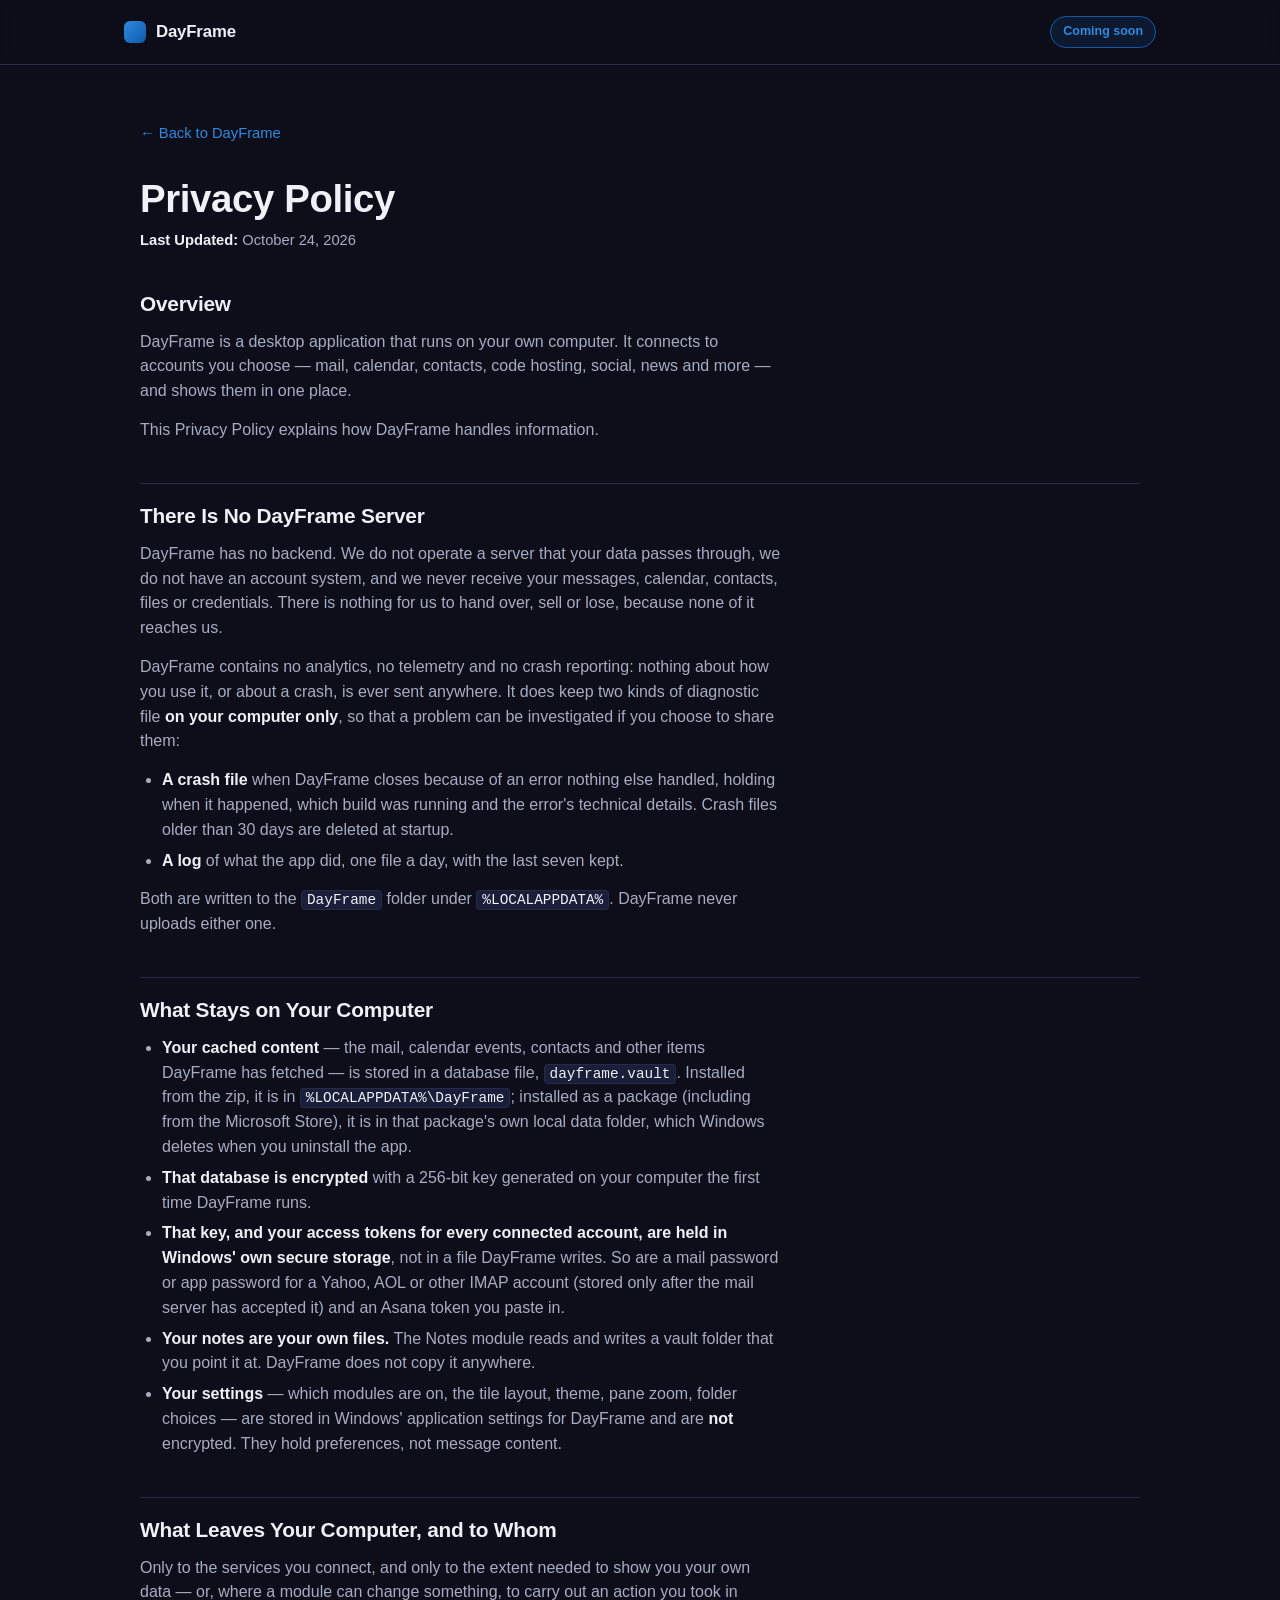
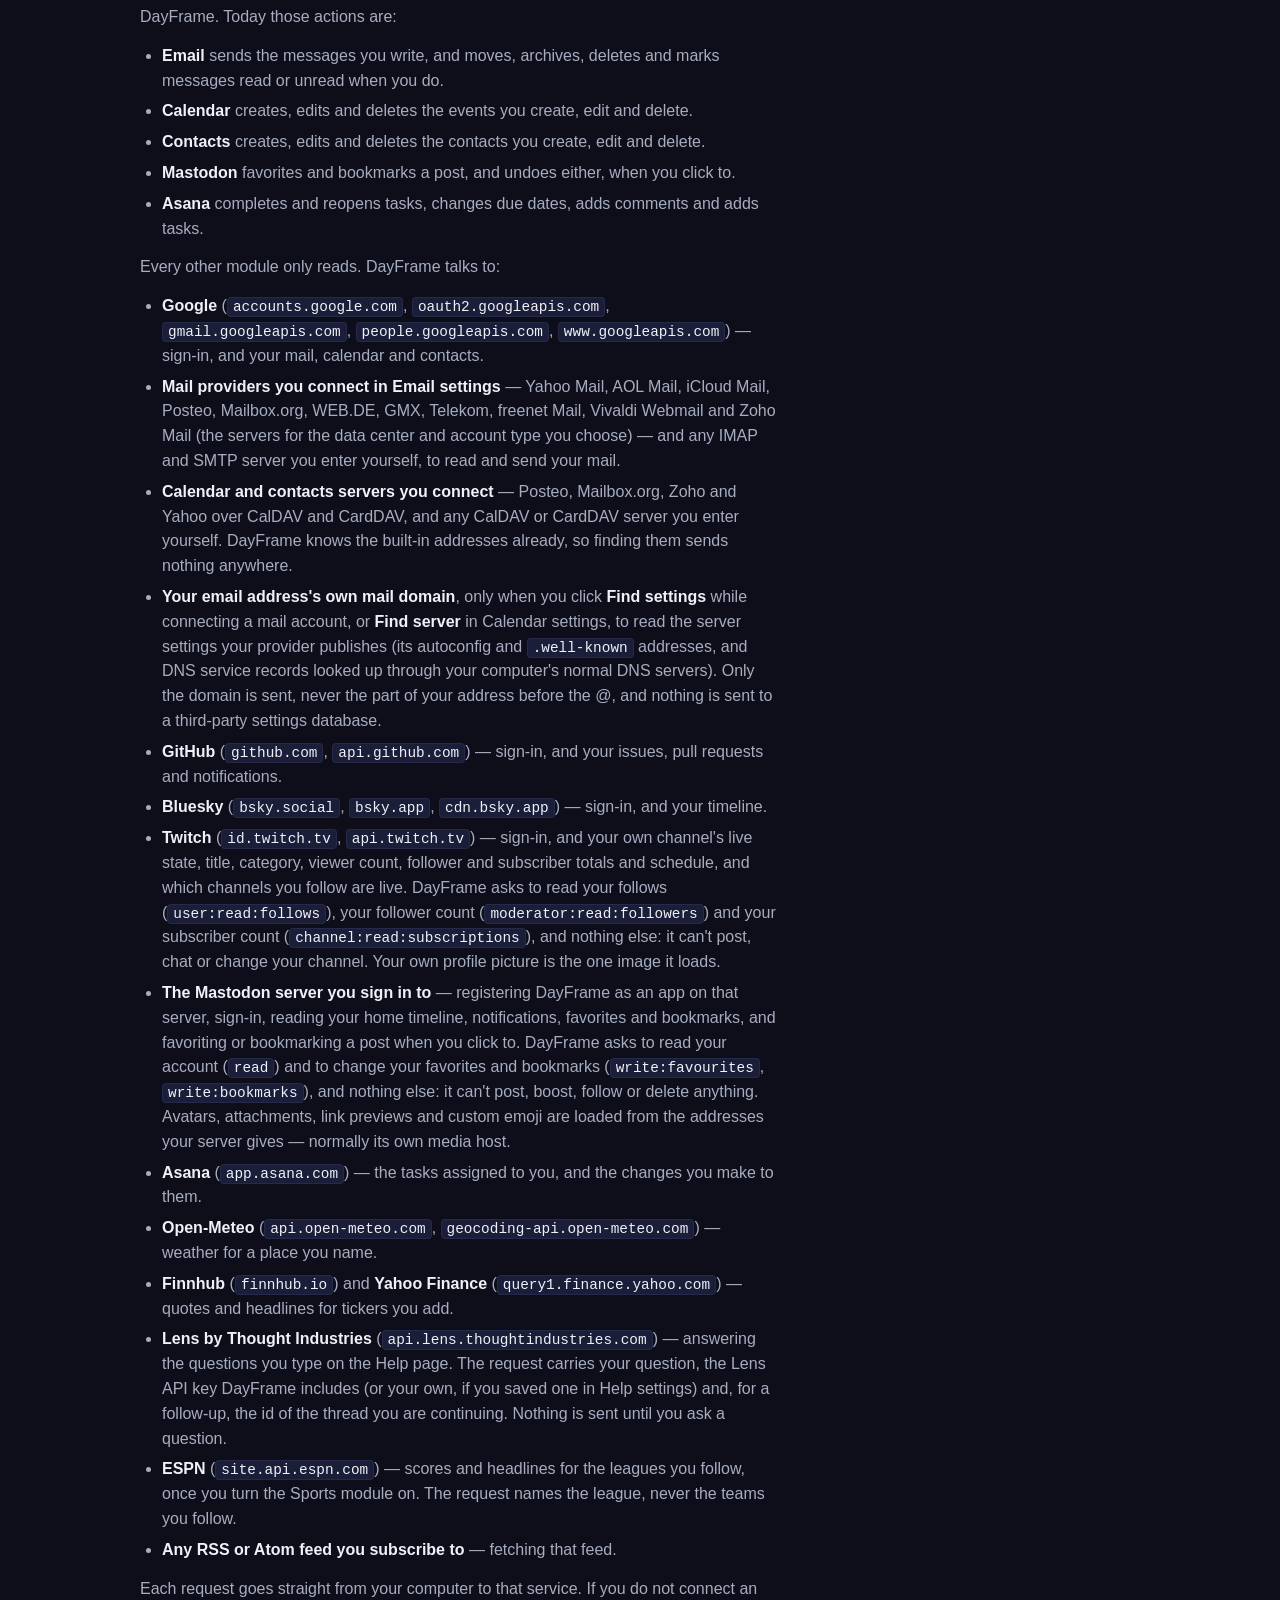
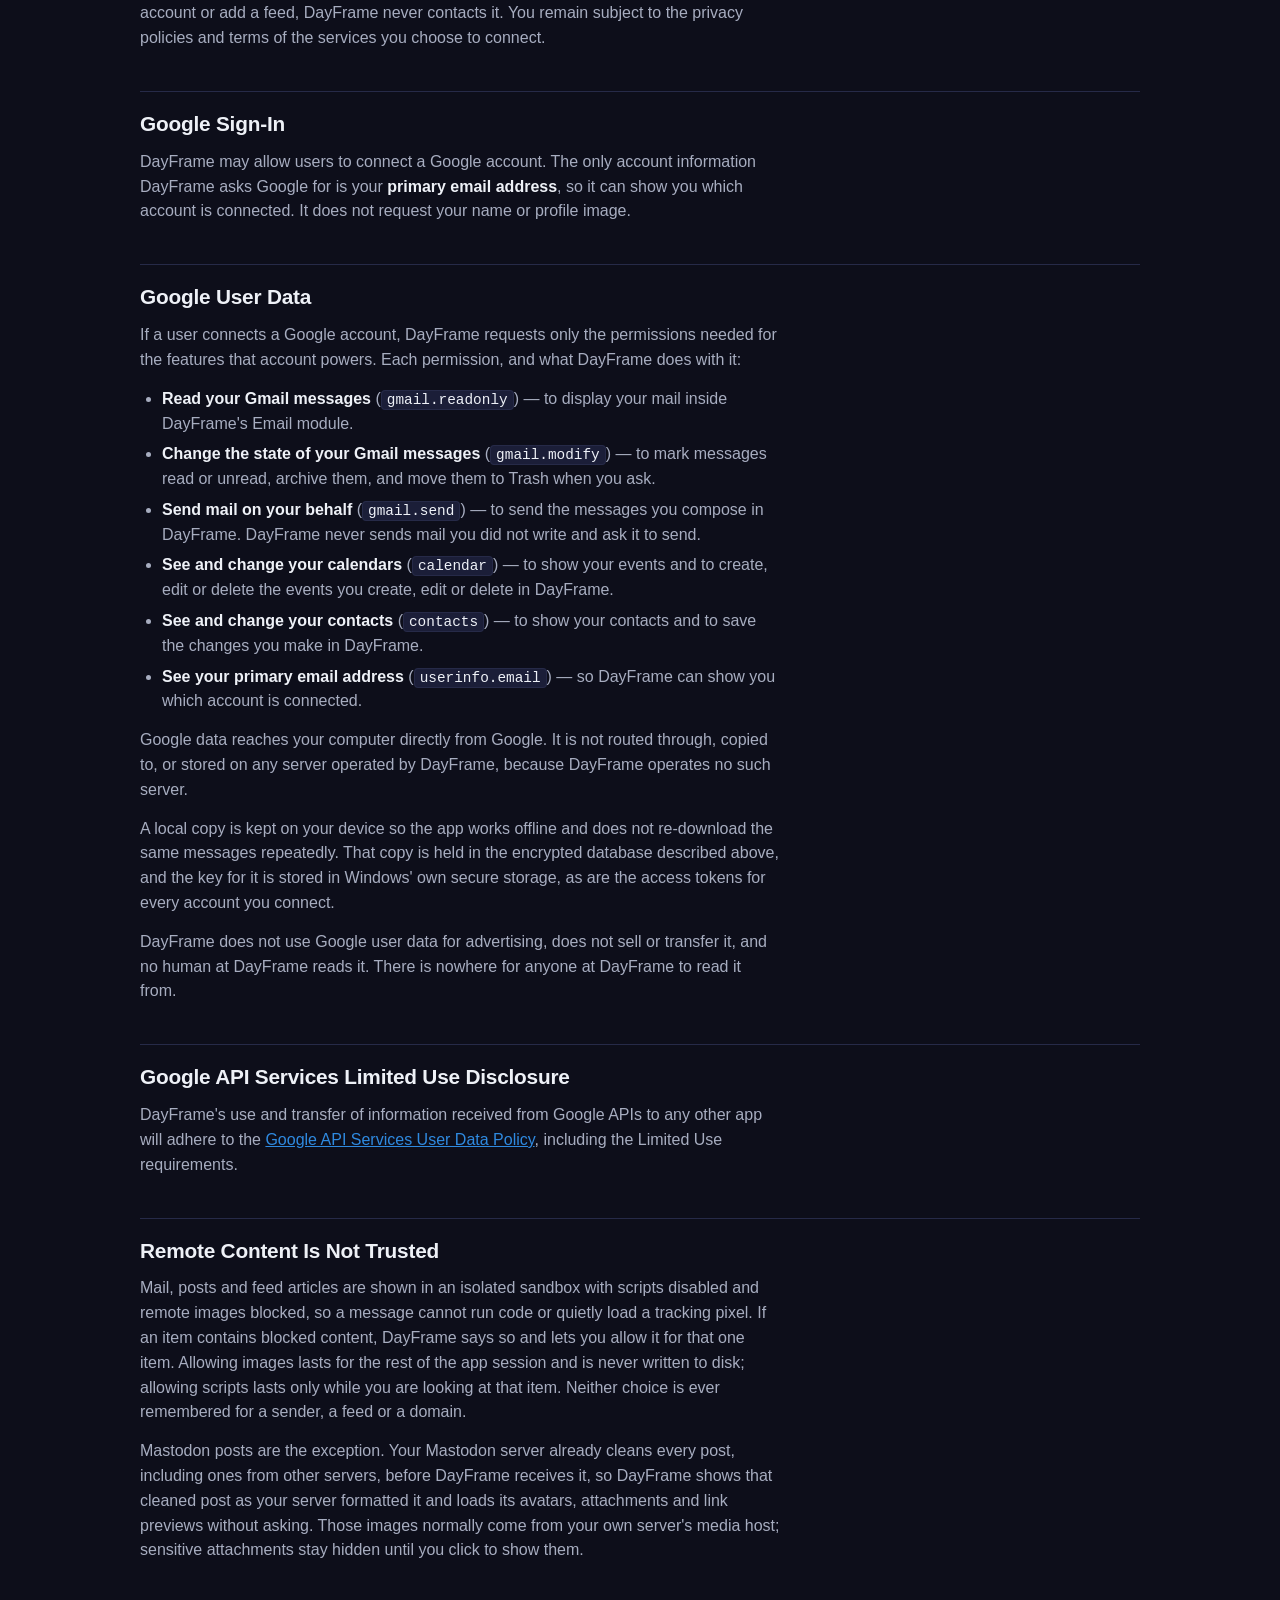
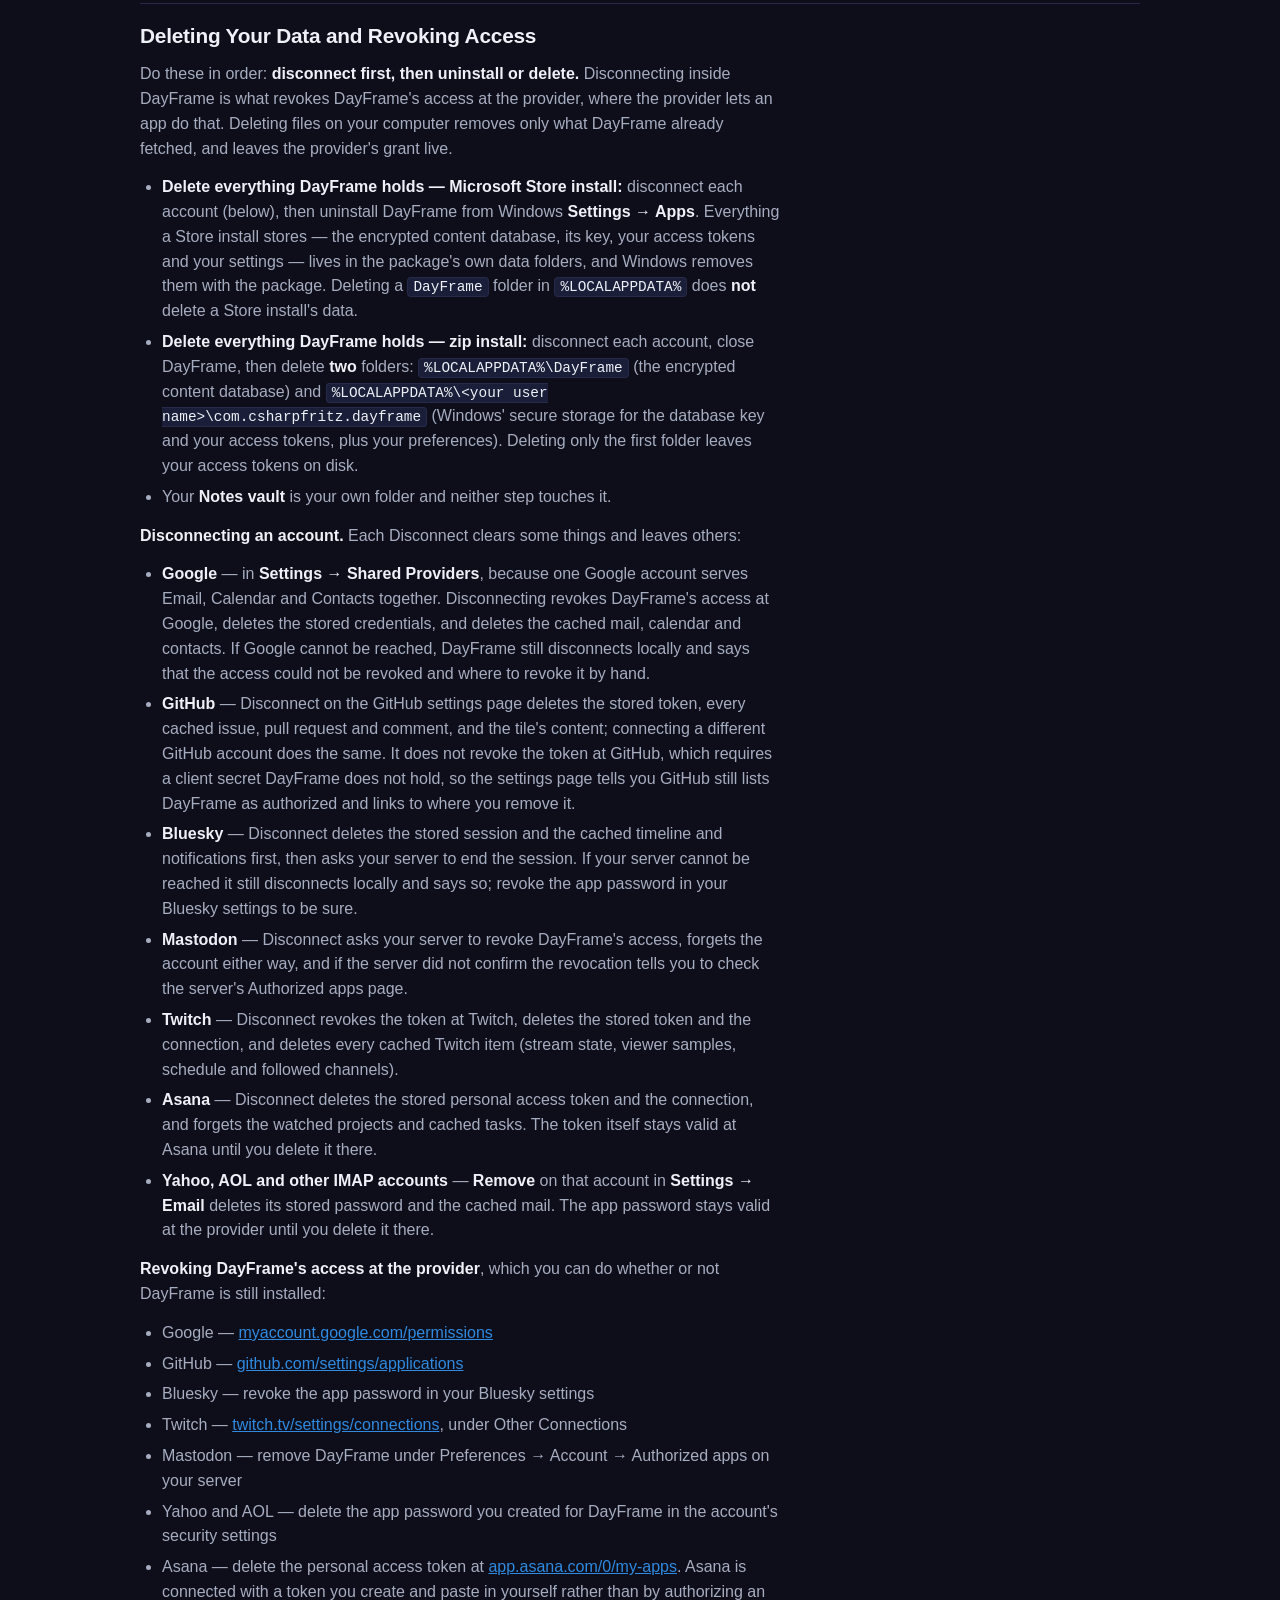
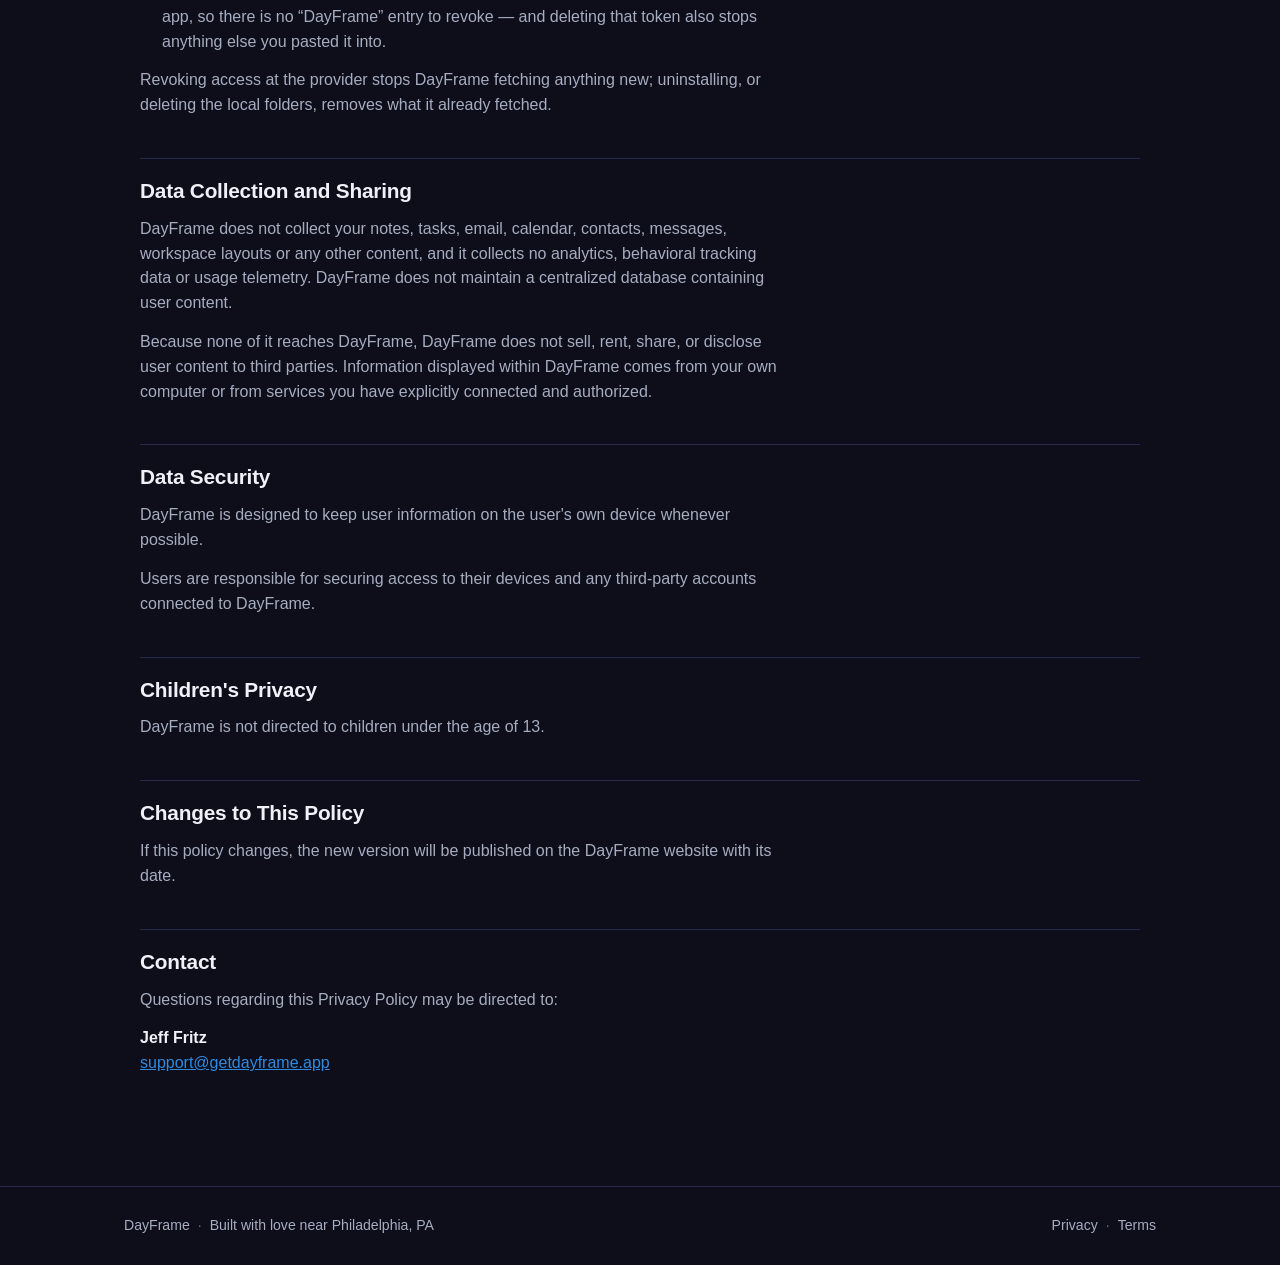
==== site/privacy.html @ 61c26960 "Merge pull request #6 from csharpfritz/privacy/sync-with-draft-2026-10-24 Bring the privacy policy u" ====
<!DOCTYPE html>
<html lang="en">
<head>
<meta charset="UTF-8" />
<meta name="viewport" content="width=device-width, initial-scale=1.0" />
<title>Privacy Policy — DayFrame</title>
<meta name="description" content="DayFrame's privacy policy: how the local-first DayFrame app handles information, Google user data, Google Sign-In, and connected services." />

<link rel="icon" href="img/favicon.svg" type="image/svg+xml" />
<link rel="icon" href="img/favicon-32x32.png" sizes="32x32" type="image/png" />
<link rel="icon" href="img/favicon-16x16.png" sizes="16x16" type="image/png" />
<link rel="alternate icon" href="img/favicon.ico" />
<link rel="apple-touch-icon" href="img/apple-touch-icon.png" />

<meta property="og:type" content="website" />
<meta property="og:site_name" content="DayFrame" />
<meta property="og:url" content="https://getdayframe.app/privacy.html" />
<meta property="og:title" content="Privacy Policy — DayFrame" />
<meta property="og:description" content="How the local-first DayFrame app handles information, Google Sign-In, and connected services." />
<meta property="og:image" content="https://getdayframe.app/img/og-image.png" />

<link rel="stylesheet" href="css/style.css" />
</head>
<body>

<header class="site-header">
  <div class="wrap header-inner">
    <a class="brand" href="index.html" style="text-decoration:none; color:inherit;">
      <span class="brand-mark" aria-hidden="true"></span>
      <span class="brand-name">DayFrame</span>
    </a>
    <span class="pill">Coming soon</span>
  </div>
</header>

<main>
  <div class="wrap legal">
    <a class="back-link" href="index.html">&larr; Back to DayFrame</a>

    <h1>Privacy Policy</h1>
    <p class="updated"><strong>Last Updated:</strong> October 24, 2026</p>

    <section>
      <h2>Overview</h2>
      <p>
        DayFrame is a desktop application that runs on your own computer. It connects to accounts
        you choose &mdash; mail, calendar, contacts, code hosting, social, news and more &mdash; and
        shows them in one place.
      </p>
      <p>This Privacy Policy explains how DayFrame handles information.</p>
    </section>

    <section>
      <h2>There Is No DayFrame Server</h2>
      <p>
        DayFrame has no backend. We do not operate a server that your data passes through, we do
        not have an account system, and we never receive your messages, calendar, contacts, files or
        credentials. There is nothing for us to hand over, sell or lose, because none of it reaches
        us.
      </p>
      <p>
        DayFrame contains no analytics, no telemetry and no crash reporting: nothing about how you
        use it, or about a crash, is ever sent anywhere. It does keep two kinds of diagnostic file
        <strong>on your computer only</strong>, so that a problem can be investigated if you choose
        to share them:
      </p>
      <ul>
        <li>
          <strong>A crash file</strong> when DayFrame closes because of an error nothing else
          handled, holding when it happened, which build was running and the error's technical
          details. Crash files older than 30 days are deleted at startup.
        </li>
        <li>
          <strong>A log</strong> of what the app did, one file a day, with the last seven kept.
        </li>
      </ul>
      <p>
        Both are written to the <code>DayFrame</code> folder under <code>%LOCALAPPDATA%</code>.
        DayFrame never uploads either one.
      </p>
    </section>

    <section>
      <h2>What Stays on Your Computer</h2>
      <ul>
        <li>
          <strong>Your cached content</strong> &mdash; the mail, calendar events, contacts and other
          items DayFrame has fetched &mdash; is stored in a database file, <code>dayframe.vault</code>.
          Installed from the zip, it is in <code>%LOCALAPPDATA%\DayFrame</code>; installed as a
          package (including from the Microsoft Store), it is in that package's own local data
          folder, which Windows deletes when you uninstall the app.
        </li>
        <li>
          <strong>That database is encrypted</strong> with a 256-bit key generated on your computer
          the first time DayFrame runs.
        </li>
        <li>
          <strong>That key, and your access tokens for every connected account, are held in Windows'
          own secure storage</strong>, not in a file DayFrame writes. So are a mail password or app
          password for a Yahoo, AOL or other IMAP account (stored only after the mail server has
          accepted it) and an Asana token you paste in.
        </li>
        <li>
          <strong>Your notes are your own files.</strong> The Notes module reads and writes a vault
          folder that you point it at. DayFrame does not copy it anywhere.
        </li>
        <li>
          <strong>Your settings</strong> &mdash; which modules are on, the tile layout, theme, pane
          zoom, folder choices &mdash; are stored in Windows' application settings for DayFrame and
          are <strong>not</strong> encrypted. They hold preferences, not message content.
        </li>
      </ul>
    </section>

    <section>
      <h2>What Leaves Your Computer, and to Whom</h2>
      <p>
        Only to the services you connect, and only to the extent needed to show you your own data
        &mdash; or, where a module can change something, to carry out an action you took in
        DayFrame. Today those actions are:
      </p>
      <ul>
        <li><strong>Email</strong> sends the messages you write, and moves, archives, deletes and marks messages read or unread when you do.</li>
        <li><strong>Calendar</strong> creates, edits and deletes the events you create, edit and delete.</li>
        <li><strong>Contacts</strong> creates, edits and deletes the contacts you create, edit and delete.</li>
        <li><strong>Mastodon</strong> favorites and bookmarks a post, and undoes either, when you click to.</li>
        <li><strong>Asana</strong> completes and reopens tasks, changes due dates, adds comments and adds tasks.</li>
      </ul>
      <p>Every other module only reads. DayFrame talks to:</p>
      <ul>
        <li>
          <strong>Google</strong> (<code>accounts.google.com</code>, <code>oauth2.googleapis.com</code>,
          <code>gmail.googleapis.com</code>, <code>people.googleapis.com</code>,
          <code>www.googleapis.com</code>) &mdash; sign-in, and your mail, calendar and contacts.
        </li>
        <li>
          <strong>Mail providers you connect in Email settings</strong> &mdash; Yahoo Mail, AOL Mail,
          iCloud Mail, Posteo, Mailbox.org, WEB.DE, GMX, Telekom, freenet Mail, Vivaldi Webmail and
          Zoho Mail (the servers for the data center and account type you choose) &mdash; and any
          IMAP and SMTP server you enter yourself, to read and send your mail.
        </li>
        <li>
          <strong>Calendar and contacts servers you connect</strong> &mdash; Posteo, Mailbox.org,
          Zoho and Yahoo over CalDAV and CardDAV, and any CalDAV or CardDAV server you enter
          yourself. DayFrame knows the built-in addresses already, so finding them sends nothing
          anywhere.
        </li>
        <li>
          <strong>Your email address's own mail domain</strong>, only when you click
          <strong>Find settings</strong> while connecting a mail account, or <strong>Find
          server</strong> in Calendar settings, to read the server settings your provider publishes
          (its autoconfig and <code>.well-known</code> addresses, and DNS service records looked up
          through your computer's normal DNS servers). Only the domain is sent, never the part of
          your address before the @, and nothing is sent to a third-party settings database.
        </li>
        <li>
          <strong>GitHub</strong> (<code>github.com</code>, <code>api.github.com</code>) &mdash;
          sign-in, and your issues, pull requests and notifications.
        </li>
        <li>
          <strong>Bluesky</strong> (<code>bsky.social</code>, <code>bsky.app</code>,
          <code>cdn.bsky.app</code>) &mdash; sign-in, and your timeline.
        </li>
        <li>
          <strong>Twitch</strong> (<code>id.twitch.tv</code>, <code>api.twitch.tv</code>) &mdash;
          sign-in, and your own channel's live state, title, category, viewer count, follower and
          subscriber totals and schedule, and which channels you follow are live. DayFrame asks to
          read your follows (<code>user:read:follows</code>), your follower count
          (<code>moderator:read:followers</code>) and your subscriber count
          (<code>channel:read:subscriptions</code>), and nothing else: it can't post, chat or change
          your channel. Your own profile picture is the one image it loads.
        </li>
        <li>
          <strong>The Mastodon server you sign in to</strong> &mdash; registering DayFrame as an app
          on that server, sign-in, reading your home timeline, notifications, favorites and
          bookmarks, and favoriting or bookmarking a post when you click to. DayFrame asks to read
          your account (<code>read</code>) and to change your favorites and bookmarks
          (<code>write:favourites</code>, <code>write:bookmarks</code>), and nothing else: it can't
          post, boost, follow or delete anything. Avatars, attachments, link previews and custom
          emoji are loaded from the addresses your server gives &mdash; normally its own media host.
        </li>
        <li>
          <strong>Asana</strong> (<code>app.asana.com</code>) &mdash; the tasks assigned to you, and
          the changes you make to them.
        </li>
        <li>
          <strong>Open-Meteo</strong> (<code>api.open-meteo.com</code>,
          <code>geocoding-api.open-meteo.com</code>) &mdash; weather for a place you name.
        </li>
        <li>
          <strong>Finnhub</strong> (<code>finnhub.io</code>) and <strong>Yahoo Finance</strong>
          (<code>query1.finance.yahoo.com</code>) &mdash; quotes and headlines for tickers you add.
        </li>
        <li>
          <strong>Lens by Thought Industries</strong> (<code>api.lens.thoughtindustries.com</code>)
          &mdash; answering the questions you type on the Help page. The request carries your
          question, the Lens API key DayFrame includes (or your own, if you saved one in Help
          settings) and, for a follow-up, the id of the thread you are continuing. Nothing is sent
          until you ask a question.
        </li>
        <li>
          <strong>ESPN</strong> (<code>site.api.espn.com</code>) &mdash; scores and headlines for the
          leagues you follow, once you turn the Sports module on. The request names the league,
          never the teams you follow.
        </li>
        <li><strong>Any RSS or Atom feed you subscribe to</strong> &mdash; fetching that feed.</li>
      </ul>
      <p>
        Each request goes straight from your computer to that service. If you do not connect an
        account or add a feed, DayFrame never contacts it. You remain subject to the privacy
        policies and terms of the services you choose to connect.
      </p>
    </section>

    <section>
      <h2>Google Sign-In</h2>
      <p>
        DayFrame may allow users to connect a Google account. The only account information DayFrame
        asks Google for is your <strong>primary email address</strong>, so it can show you which
        account is connected. It does not request your name or profile image.
      </p>
    </section>

    <section>
      <h2>Google User Data</h2>
      <p>
        If a user connects a Google account, DayFrame requests only the permissions needed for
        the features that account powers. Each permission, and what DayFrame does with it:
      </p>
      <ul>
        <li>
          <strong>Read your Gmail messages</strong> (<code>gmail.readonly</code>) &mdash; to display
          your mail inside DayFrame's Email module.
        </li>
        <li>
          <strong>Change the state of your Gmail messages</strong> (<code>gmail.modify</code>) &mdash;
          to mark messages read or unread, archive them, and move them to Trash when you ask.
        </li>
        <li>
          <strong>Send mail on your behalf</strong> (<code>gmail.send</code>) &mdash; to send the
          messages you compose in DayFrame. DayFrame never sends mail you did not write and ask it
          to send.
        </li>
        <li>
          <strong>See and change your calendars</strong> (<code>calendar</code>) &mdash; to show your
          events and to create, edit or delete the events you create, edit or delete in DayFrame.
        </li>
        <li>
          <strong>See and change your contacts</strong> (<code>contacts</code>) &mdash; to show your
          contacts and to save the changes you make in DayFrame.
        </li>
        <li>
          <strong>See your primary email address</strong> (<code>userinfo.email</code>) &mdash; so
          DayFrame can show you which account is connected.
        </li>
      </ul>
      <p>
        Google data reaches your computer directly from Google. It is not routed through, copied to,
        or stored on any server operated by DayFrame, because DayFrame operates no such server.
      </p>
      <p>
        A local copy is kept on your device so the app works offline and does not re-download the
        same messages repeatedly. That copy is held in the encrypted database described above, and
        the key for it is stored in Windows' own secure storage, as are the access tokens for every
        account you connect.
      </p>
      <p>
        DayFrame does not use Google user data for advertising, does not sell or transfer it, and no
        human at DayFrame reads it. There is nowhere for anyone at DayFrame to read it from.
      </p>
    </section>

    <section>
      <h2>Google API Services Limited Use Disclosure</h2>
      <p>
        DayFrame's use and transfer of information received from Google APIs to any other app will
        adhere to the
        <a href="https://developers.google.com/terms/api-services-user-data-policy" target="_blank" rel="noopener noreferrer">Google
        API Services User Data Policy</a>, including the Limited Use requirements.
      </p>
    </section>

    <section>
      <h2>Remote Content Is Not Trusted</h2>
      <p>
        Mail, posts and feed articles are shown in an isolated sandbox with scripts disabled and
        remote images blocked, so a message cannot run code or quietly load a tracking pixel. If an
        item contains blocked content, DayFrame says so and lets you allow it for that one item.
        Allowing images lasts for the rest of the app session and is never written to disk; allowing
        scripts lasts only while you are looking at that item. Neither choice is ever remembered for
        a sender, a feed or a domain.
      </p>
      <p>
        Mastodon posts are the exception. Your Mastodon server already cleans every post, including
        ones from other servers, before DayFrame receives it, so DayFrame shows that cleaned post as
        your server formatted it and loads its avatars, attachments and link previews without
        asking. Those images normally come from your own server's media host; sensitive attachments
        stay hidden until you click to show them.
      </p>
    </section>

    <section>
      <h2>Deleting Your Data and Revoking Access</h2>
      <p>
        Do these in order: <strong>disconnect first, then uninstall or delete.</strong>
        Disconnecting inside DayFrame is what revokes DayFrame's access at the provider, where the
        provider lets an app do that. Deleting files on your computer removes only what DayFrame
        already fetched, and leaves the provider's grant live.
      </p>
      <ul>
        <li>
          <strong>Delete everything DayFrame holds &mdash; Microsoft Store install:</strong>
          disconnect each account (below), then uninstall DayFrame from Windows <strong>Settings
          &rarr; Apps</strong>. Everything a Store install stores &mdash; the encrypted content
          database, its key, your access tokens and your settings &mdash; lives in the package's own
          data folders, and Windows removes them with the package. Deleting a <code>DayFrame</code>
          folder in <code>%LOCALAPPDATA%</code> does <strong>not</strong> delete a Store install's
          data.
        </li>
        <li>
          <strong>Delete everything DayFrame holds &mdash; zip install:</strong> disconnect each
          account, close DayFrame, then delete <strong>two</strong> folders:
          <code>%LOCALAPPDATA%\DayFrame</code> (the encrypted content database) and
          <code>%LOCALAPPDATA%\&lt;your user name&gt;\com.csharpfritz.dayframe</code> (Windows'
          secure storage for the database key and your access tokens, plus your preferences).
          Deleting only the first folder leaves your access tokens on disk.
        </li>
        <li>Your <strong>Notes vault</strong> is your own folder and neither step touches it.</li>
      </ul>
      <p><strong>Disconnecting an account.</strong> Each Disconnect clears some things and leaves others:</p>
      <ul>
        <li>
          <strong>Google</strong> &mdash; in <strong>Settings &rarr; Shared Providers</strong>,
          because one Google account serves Email, Calendar and Contacts together. Disconnecting
          revokes DayFrame's access at Google, deletes the stored credentials, and deletes the
          cached mail, calendar and contacts. If Google cannot be reached, DayFrame still
          disconnects locally and says that the access could not be revoked and where to revoke it
          by hand.
        </li>
        <li>
          <strong>GitHub</strong> &mdash; Disconnect on the GitHub settings page deletes the stored
          token, every cached issue, pull request and comment, and the tile's content; connecting a
          different GitHub account does the same. It does not revoke the token at GitHub, which
          requires a client secret DayFrame does not hold, so the settings page tells you GitHub
          still lists DayFrame as authorized and links to where you remove it.
        </li>
        <li>
          <strong>Bluesky</strong> &mdash; Disconnect deletes the stored session and the cached
          timeline and notifications first, then asks your server to end the session. If your
          server cannot be reached it still disconnects locally and says so; revoke the app password
          in your Bluesky settings to be sure.
        </li>
        <li>
          <strong>Mastodon</strong> &mdash; Disconnect asks your server to revoke DayFrame's access,
          forgets the account either way, and if the server did not confirm the revocation tells you
          to check the server's Authorized apps page.
        </li>
        <li>
          <strong>Twitch</strong> &mdash; Disconnect revokes the token at Twitch, deletes the stored
          token and the connection, and deletes every cached Twitch item (stream state, viewer
          samples, schedule and followed channels).
        </li>
        <li>
          <strong>Asana</strong> &mdash; Disconnect deletes the stored personal access token and the
          connection, and forgets the watched projects and cached tasks. The token itself stays valid
          at Asana until you delete it there.
        </li>
        <li>
          <strong>Yahoo, AOL and other IMAP accounts</strong> &mdash; <strong>Remove</strong> on that
          account in <strong>Settings &rarr; Email</strong> deletes its stored password and the
          cached mail. The app password stays valid at the provider until you delete it there.
        </li>
      </ul>
      <p>
        <strong>Revoking DayFrame's access at the provider</strong>, which you can do whether or not
        DayFrame is still installed:
      </p>
      <ul>
        <li>Google &mdash; <a href="https://myaccount.google.com/permissions" target="_blank" rel="noopener noreferrer">myaccount.google.com/permissions</a></li>
        <li>GitHub &mdash; <a href="https://github.com/settings/applications" target="_blank" rel="noopener noreferrer">github.com/settings/applications</a></li>
        <li>Bluesky &mdash; revoke the app password in your Bluesky settings</li>
        <li>Twitch &mdash; <a href="https://www.twitch.tv/settings/connections" target="_blank" rel="noopener noreferrer">twitch.tv/settings/connections</a>, under Other Connections</li>
        <li>Mastodon &mdash; remove DayFrame under Preferences &rarr; Account &rarr; Authorized apps on your server</li>
        <li>Yahoo and AOL &mdash; delete the app password you created for DayFrame in the account's security settings</li>
        <li>
          Asana &mdash; delete the personal access token at
          <a href="https://app.asana.com/0/my-apps" target="_blank" rel="noopener noreferrer">app.asana.com/0/my-apps</a>.
          Asana is connected with a token you create and paste in yourself rather than by
          authorizing an app, so there is no &ldquo;DayFrame&rdquo; entry to revoke &mdash; and
          deleting that token also stops anything else you pasted it into.
        </li>
      </ul>
      <p>
        Revoking access at the provider stops DayFrame fetching anything new; uninstalling, or
        deleting the local folders, removes what it already fetched.
      </p>
    </section>

    <section>
      <h2>Data Collection and Sharing</h2>
      <p>
        DayFrame does not collect your notes, tasks, email, calendar, contacts, messages, workspace
        layouts or any other content, and it collects no analytics, behavioral tracking data or
        usage telemetry. DayFrame does not maintain a centralized database containing user content.
      </p>
      <p>
        Because none of it reaches DayFrame, DayFrame does not sell, rent, share, or disclose user
        content to third parties. Information displayed within DayFrame comes from your own
        computer or from services you have explicitly connected and authorized.
      </p>
    </section>

    <section>
      <h2>Data Security</h2>
      <p>DayFrame is designed to keep user information on the user's own device whenever possible.</p>
      <p>
        Users are responsible for securing access to their devices and any third-party
        accounts connected to DayFrame.
      </p>
    </section>

    <section>
      <h2>Children's Privacy</h2>
      <p>DayFrame is not directed to children under the age of 13.</p>
    </section>

    <section>
      <h2>Changes to This Policy</h2>
      <p>
        If this policy changes, the new version will be published on the DayFrame website with its
        date.
      </p>
    </section>

    <section>
      <h2>Contact</h2>
      <p>Questions regarding this Privacy Policy may be directed to:</p>
      <p>
        <strong>Jeff Fritz</strong><br />
        <a href="mailto:support@getdayframe.app">support@getdayframe.app</a>
      </p>
    </section>
  </div>
</main>

<footer class="site-footer">
  <div class="wrap">
    <span>DayFrame</span>
    <span class="dot" aria-hidden="true">·</span>
    <span>Built with love near Philadelphia, PA</span>
    <span class="footer-links">
      <a href="privacy.html">Privacy</a>
      <span class="dot" aria-hidden="true">·</span>
      <a href="terms.html">Terms</a>
    </span>
  </div>
</footer>

</body>
</html>
---- site/css/style.css ----
:root {
  --bg: #0d0e1a;
  --bg-elev: #14162a;
  --bg-elev-2: #1b1e38;
  --tile-blue: #1670c9;
  --tile-blue-dark: #0e5aa8;
  --tile-blue-light: #2f8ae0;
  --text: #eef1f7;
  --text-muted: #a7adc0;
  --border: #262a48;
  --radius: 10px;
}

* {
  box-sizing: border-box;
}

html {
  scroll-behavior: smooth;
}

body {
  margin: 0;
  background: var(--bg);
  color: var(--text);
  font-family: "Segoe UI", "Segoe UI Variable", -apple-system, BlinkMacSystemFont, Roboto, Arial, sans-serif;
  line-height: 1.55;
}

.wrap {
  max-width: 1080px;
  margin: 0 auto;
  padding: 0 24px;
}

img {
  max-width: 100%;
  display: block;
}

h1, h2 {
  line-height: 1.15;
  font-weight: 600;
  letter-spacing: -0.01em;
}

/* Header */

.site-header {
  border-bottom: 1px solid var(--border);
  background: rgba(13, 14, 26, 0.85);
  backdrop-filter: blur(6px);
  position: sticky;
  top: 0;
  z-index: 10;
}

.header-inner {
  display: flex;
  align-items: center;
  justify-content: space-between;
  height: 64px;
}

.brand {
  display: flex;
  align-items: center;
  gap: 10px;
}

.brand-mark {
  width: 22px;
  height: 22px;
  border-radius: 6px;
  background: linear-gradient(135deg, var(--tile-blue-light), var(--tile-blue-dark));
  flex: none;
}

.brand-name {
  font-weight: 600;
  font-size: 1.05rem;
  letter-spacing: -0.01em;
}

.header-link {
  color: var(--text-muted);
  text-decoration: none;
  font-size: 0.92rem;
  font-weight: 600;
}

.header-link:hover {
  color: var(--text);
}

.header-links {
  display: flex;
  align-items: center;
  gap: 16px;
}

.roadmap-link {
  color: var(--text-muted);
  text-decoration: none;
  font-weight: 600;
  font-size: 0.92rem;
}

.roadmap-link:hover {
  color: var(--tile-blue-light);
  text-decoration: underline;
}

.pill {
  font-size: 0.78rem;
  font-weight: 600;
  color: var(--tile-blue-light);
  border: 1px solid var(--tile-blue-dark);
  background: rgba(22, 112, 201, 0.12);
  padding: 5px 12px;
  border-radius: 999px;
  white-space: nowrap;
  text-decoration: none;
}

a.pill:hover {
  background: rgba(22, 112, 201, 0.24);
}

/* Hero */

.hero {
  padding: 72px 0 88px;
}

.hero-inner {
  display: grid;
  grid-template-columns: 1.1fr 1fr;
  gap: 56px;
  align-items: center;
}

.hero h1 {
  font-size: clamp(2.1rem, 4vw, 3.2rem);
  margin: 0 0 20px;
}

.lede {
  color: var(--text-muted);
  font-size: 1.08rem;
  margin: 0 0 28px;
  max-width: 46ch;
}

.cta {
  display: inline-block;
  background: var(--tile-blue);
  color: #fff;
  text-decoration: none;
  font-weight: 600;
  padding: 12px 22px;
  border-radius: var(--radius);
  transition: background 0.15s ease;
}

.cta:hover {
  background: var(--tile-blue-light);
}

.hero-actions {
  display: flex;
  flex-wrap: wrap;
  gap: 12px;
}

.cta-outline {
  background: transparent;
  color: var(--tile-blue-light);
  border: 1px solid var(--tile-blue-dark);
}

.cta-outline:hover {
  background: rgba(22, 112, 201, 0.16);
}

.shot-trigger {
  display: block;
  width: 100%;
  padding: 0;
  margin: 0;
  border: 0;
  background: none;
  font: inherit;
  text-align: left;
  cursor: zoom-in;
  transition: opacity 0.15s ease;
}

.shot-trigger:hover {
  opacity: 0.9;
}

.shot-trigger:focus-visible {
  outline: 2px solid var(--tile-blue-light);
  outline-offset: 2px;
}

.shot-frame {
  border: 1px solid var(--border);
  border-radius: 12px;
  overflow: hidden;
  background: var(--bg-elev);
  box-shadow: 0 30px 60px -30px rgba(0, 0, 0, 0.6);
}

.shot-frame img {
  width: 100%;
}

/* Purpose */

.purpose {
  padding: 8px 0 72px;
  border-top: 1px solid var(--border);
}

.purpose h2,
.whats-new h2,
.modules h2,
.coming-soon h2 {
  font-size: clamp(1.5rem, 2.6vw, 2rem);
  margin: 56px 0 20px;
}

.purpose p {
  color: var(--text-muted);
  max-width: 68ch;
  margin: 0 0 16px;
}

/* What's new */

.whats-new {
  padding-bottom: 80px;
  border-top: 1px solid var(--border);
}

.eyebrow {
  margin: 56px 0 -12px;
  color: var(--tile-blue-light);
  font-size: 0.82rem;
  font-weight: 600;
  letter-spacing: 0.08em;
  text-transform: uppercase;
}

.whats-new-lede {
  color: var(--text-muted);
  font-size: 1.08rem;
  max-width: 68ch;
  margin: 0 0 32px;
}

.feature-grid {
  display: grid;
  grid-template-columns: repeat(2, 1fr);
  gap: 18px;
}

.feature {
  background: var(--bg-elev);
  border: 1px solid var(--border);
  border-radius: var(--radius);
  padding: 22px 24px 8px;
  border-top: 3px solid var(--tile-blue);
}

.feature h3 {
  margin: 0 0 12px;
  font-size: 1.12rem;
  font-weight: 600;
  line-height: 1.25;
  letter-spacing: -0.01em;
}

.feature p,
.feature li {
  color: var(--text-muted);
  font-size: 0.96rem;
  margin: 0 0 14px;
}

.feature ul {
  margin: 0;
  padding-left: 1.15em;
}

.feature li {
  margin-bottom: 10px;
}

.feature strong,
.feature em {
  color: var(--text);
}

.feature em {
  font-style: normal;
  font-weight: 600;
}

.feature code {
  font-family: Consolas, "Cascadia Mono", "SFMono-Regular", Menlo, monospace;
  font-size: 0.9em;
  color: var(--text);
  background: var(--bg-elev-2);
  padding: 1px 5px;
  border-radius: 4px;
}

/* Modules / tile grid */

.modules {
  padding-bottom: 80px;
  border-top: 1px solid var(--border);
}

.modules-lede {
  color: var(--text-muted);
  margin: 0 0 24px;
}

.modules-group-h {
  font-size: 1rem;
  font-weight: 600;
  color: var(--text-muted);
  text-transform: uppercase;
  letter-spacing: 0.04em;
  margin: 0 0 14px;
}

.modules-group-h-planned {
  margin-top: 36px;
}

.tile-grid {
  display: grid;
  grid-template-columns: repeat(4, 1fr);
  gap: 14px;
  margin-bottom: 8px;
}

.tile {
  aspect-ratio: 1 / 1;
  border-radius: var(--radius);
  background: linear-gradient(160deg, var(--tile-blue-light), var(--tile-blue-dark));
  color: #fff;
  display: flex;
  flex-direction: column;
  align-items: center;
  justify-content: center;
  gap: 10px;
  padding: 12px;
  text-align: center;
  font-weight: 600;
  font-size: 0.92rem;
  box-shadow: 0 12px 24px -16px rgba(0, 0, 0, 0.5);
}

.tile svg {
  width: 30%;
  height: 30%;
  fill: #fff;
}

.tile-muted {
  background: linear-gradient(160deg, #2a3a5c, #1a2440);
  opacity: 0.9;
}

.tile-optin {
  background: linear-gradient(160deg, #3b5f93, #24416b);
}

.tile small {
  font-size: 0.72rem;
  font-weight: 500;
  opacity: 0.8;
  margin-top: -6px;
}

.tile-more {
  background: transparent;
  border: 1.5px dashed var(--border);
  color: var(--text-muted);
  box-shadow: none;
}

.more-mark {
  font-size: 1.6rem;
  font-weight: 300;
  line-height: 1;
}

/* Module blurbs */

.module-blurbs {
  margin-top: 48px;
  display: flex;
  flex-direction: column;
  gap: 32px;
}

.blurb {
  display: grid;
  grid-template-columns: 320px 1fr;
  gap: 28px;
  align-items: center;
}

.blurb-text-only {
  grid-template-columns: 1fr;
}

.blurb-trio {
  grid-template-columns: 1fr;
}

.trio-shots {
  display: grid;
  grid-template-columns: repeat(3, 1fr);
  gap: 12px;
  margin-bottom: 16px;
}

.trio-shots picture,
.trio-shots img {
  width: 100%;
}

.blurb picture,
.blurb img {
  width: 100%;
}

.blurb .shot-frame,
.blurb picture {
  border: 1px solid var(--border);
  border-radius: var(--radius);
  overflow: hidden;
  background: var(--bg-elev);
  display: block;
}

.blurb-text h3 {
  margin: 0 0 8px;
  font-size: 1.1rem;
}

.blurb-text p {
  color: var(--text-muted);
  margin: 0;
  max-width: 60ch;
}

/* Boards */

.boards {
  padding: 8px 0 80px;
  border-top: 1px solid var(--border);
}

.boards-inner {
  display: grid;
  grid-template-columns: 1fr 1fr;
  gap: 48px;
  align-items: center;
}

.boards h2 {
  font-size: clamp(1.5rem, 2.6vw, 2rem);
  margin: 56px 0 20px;
}

.boards-copy p {
  color: var(--text-muted);
  max-width: 52ch;
  margin: 0 0 16px;
}

.feature-list {
  color: var(--text-muted);
  margin: 0;
  padding-left: 20px;
}

.feature-list li {
  margin: 0 0 8px;
}

.feature-list-grid {
  display: grid;
  grid-template-columns: 1fr 1fr;
  gap: 4px 24px;
  margin: 24px 0;
}

.boards-shot .shot-frame img {
  width: 100%;
}

/* Personalization */

.personalization {
  padding: 8px 0 80px;
  border-top: 1px solid var(--border);
}

.personalization h2 {
  font-size: clamp(1.5rem, 2.6vw, 2rem);
  margin: 56px 0 20px;
}

.personalization > .wrap > p {
  color: var(--text-muted);
  max-width: 68ch;
  margin: 0 0 24px;
}

.preset-more {
  color: var(--text-muted);
  font-size: 0.92rem;
  margin: 0 0 32px;
}

.personalization .muted {
  color: var(--text-muted);
  font-size: 0.92rem;
}

/* Coming soon */

.coming-soon {
  border-top: 1px solid var(--border);
  padding-bottom: 96px;
  text-align: center;
}

.coming-soon-inner {
  max-width: 640px;
}

.coming-soon p {
  color: var(--text-muted);
  margin: 0 0 12px;
}

.coming-soon .muted {
  font-size: 0.95rem;
}

.coming-soon strong {
  color: var(--text);
}

.contact-link {
  color: var(--tile-blue-light);
  text-decoration: none;
  font-weight: 600;
}

.contact-link:hover {
  text-decoration: underline;
}

.cta-row {
  display: flex;
  align-items: center;
  justify-content: center;
  gap: 16px;
  margin: 20px 0;
  flex-wrap: wrap;
}

.cta-secondary {
  color: var(--text-muted);
  text-decoration: none;
  font-weight: 600;
  padding: 12px 4px;
}

.cta-secondary:hover {
  color: var(--tile-blue-light);
  text-decoration: underline;
}

/* Footer */

.site-footer {
  border-top: 1px solid var(--border);
  padding: 28px 0;
  color: var(--text-muted);
  font-size: 0.88rem;
}

.site-footer .wrap {
  display: flex;
  align-items: center;
  gap: 8px;
  flex-wrap: wrap;
}

.footer-links {
  display: flex;
  align-items: center;
  gap: 8px;
  margin-left: auto;
}

.footer-links a {
  color: var(--text-muted);
  text-decoration: none;
}

.footer-links a:hover {
  color: var(--tile-blue-light);
  text-decoration: underline;
}

.dot {
  opacity: 0.6;
}

/* Legal pages (privacy / terms) */

.legal {
  padding: 56px 40px 96px;
}

.legal h1 {
  font-size: clamp(1.8rem, 3.2vw, 2.4rem);
  margin: 0 0 8px;
}

.legal .updated {
  color: var(--text-muted);
  font-size: 0.92rem;
  margin: 0 0 40px;
}

.legal h2 {
  font-size: 1.3rem;
  margin: 40px 0 14px;
  padding-top: 20px;
  border-top: 1px solid var(--border);
}

.legal section:first-of-type h2 {
  border-top: none;
  padding-top: 0;
}

.legal p {
  color: var(--text-muted);
  max-width: 72ch;
  margin: 0 0 14px;
}

.legal ul {
  color: var(--text-muted);
  max-width: 72ch;
  margin: 0 0 14px;
  padding-left: 22px;
}

.legal li {
  margin: 0 0 6px;
}

.legal strong {
  color: var(--text);
}

.legal a {
  color: var(--tile-blue-light);
}

/* OAuth scope names in the Google user data section. Monospace so a reader (or a Google reviewer
   cross-referencing the consent screen) can tell an exact scope identifier from prose. */
.legal code {
  font-family: "Cascadia Mono", Consolas, "Courier New", monospace;
  font-size: 0.9em;
  color: var(--text);
  background: var(--bg-elev-2);
  border: 1px solid var(--border);
  border-radius: 4px;
  padding: 1px 5px;
}

.back-link {
  display: inline-block;
  margin-bottom: 32px;
  color: var(--text-muted);
  text-decoration: none;
  font-size: 0.92rem;
}

.back-link:hover {
  color: var(--tile-blue-light);
}

/* Responsive */

@media (max-width: 860px) {
  .hero-inner {
    grid-template-columns: 1fr;
  }

  .hero {
    padding: 48px 0 56px;
  }

  .tile-grid {
    grid-template-columns: repeat(2, 1fr);
  }

  .blurb {
    grid-template-columns: 1fr;
  }

  .boards-inner {
    grid-template-columns: 1fr;
  }

  .feature-list-grid {
    grid-template-columns: 1fr;
  }

  .feature-grid {
    grid-template-columns: 1fr;
  }
}

@media (max-width: 520px) {
  .header-link {
    display: none;
  }
}

@media (max-width: 420px) {
  .header-inner {
    height: 56px;
  }

  .header-links {
    gap: 10px;
  }

  .roadmap-link {
    font-size: 0.82rem;
  }

  .legal {
    padding: 40px 20px 64px;
  }
}

/* Lightbox */

body.lightbox-open {
  overflow: hidden;
}

.lightbox {
  position: fixed;
  inset: 0;
  z-index: 100;
  display: flex;
  align-items: center;
  justify-content: center;
  padding: 40px;
  background: rgba(6, 7, 14, 0.9);
}

.lightbox[hidden] {
  display: none;
}

.lightbox-img {
  max-width: 100%;
  max-height: 100%;
  border-radius: var(--radius);
  box-shadow: 0 30px 80px -20px rgba(0, 0, 0, 0.7);
}

.lightbox-close {
  position: fixed;
  top: 20px;
  right: 24px;
  width: 40px;
  height: 40px;
  border: 1px solid var(--border);
  border-radius: 999px;
  background: var(--bg-elev);
  color: var(--text);
  font-size: 1.4rem;
  line-height: 1;
  cursor: pointer;
}

.lightbox-close:hover {
  color: var(--tile-blue-light);
  border-color: var(--tile-blue-dark);
}

.lightbox-close:focus-visible {
  outline: 2px solid var(--tile-blue-light);
  outline-offset: 2px;
}

@media (max-width: 420px) {
  .lightbox {
    padding: 20px;
  }
}
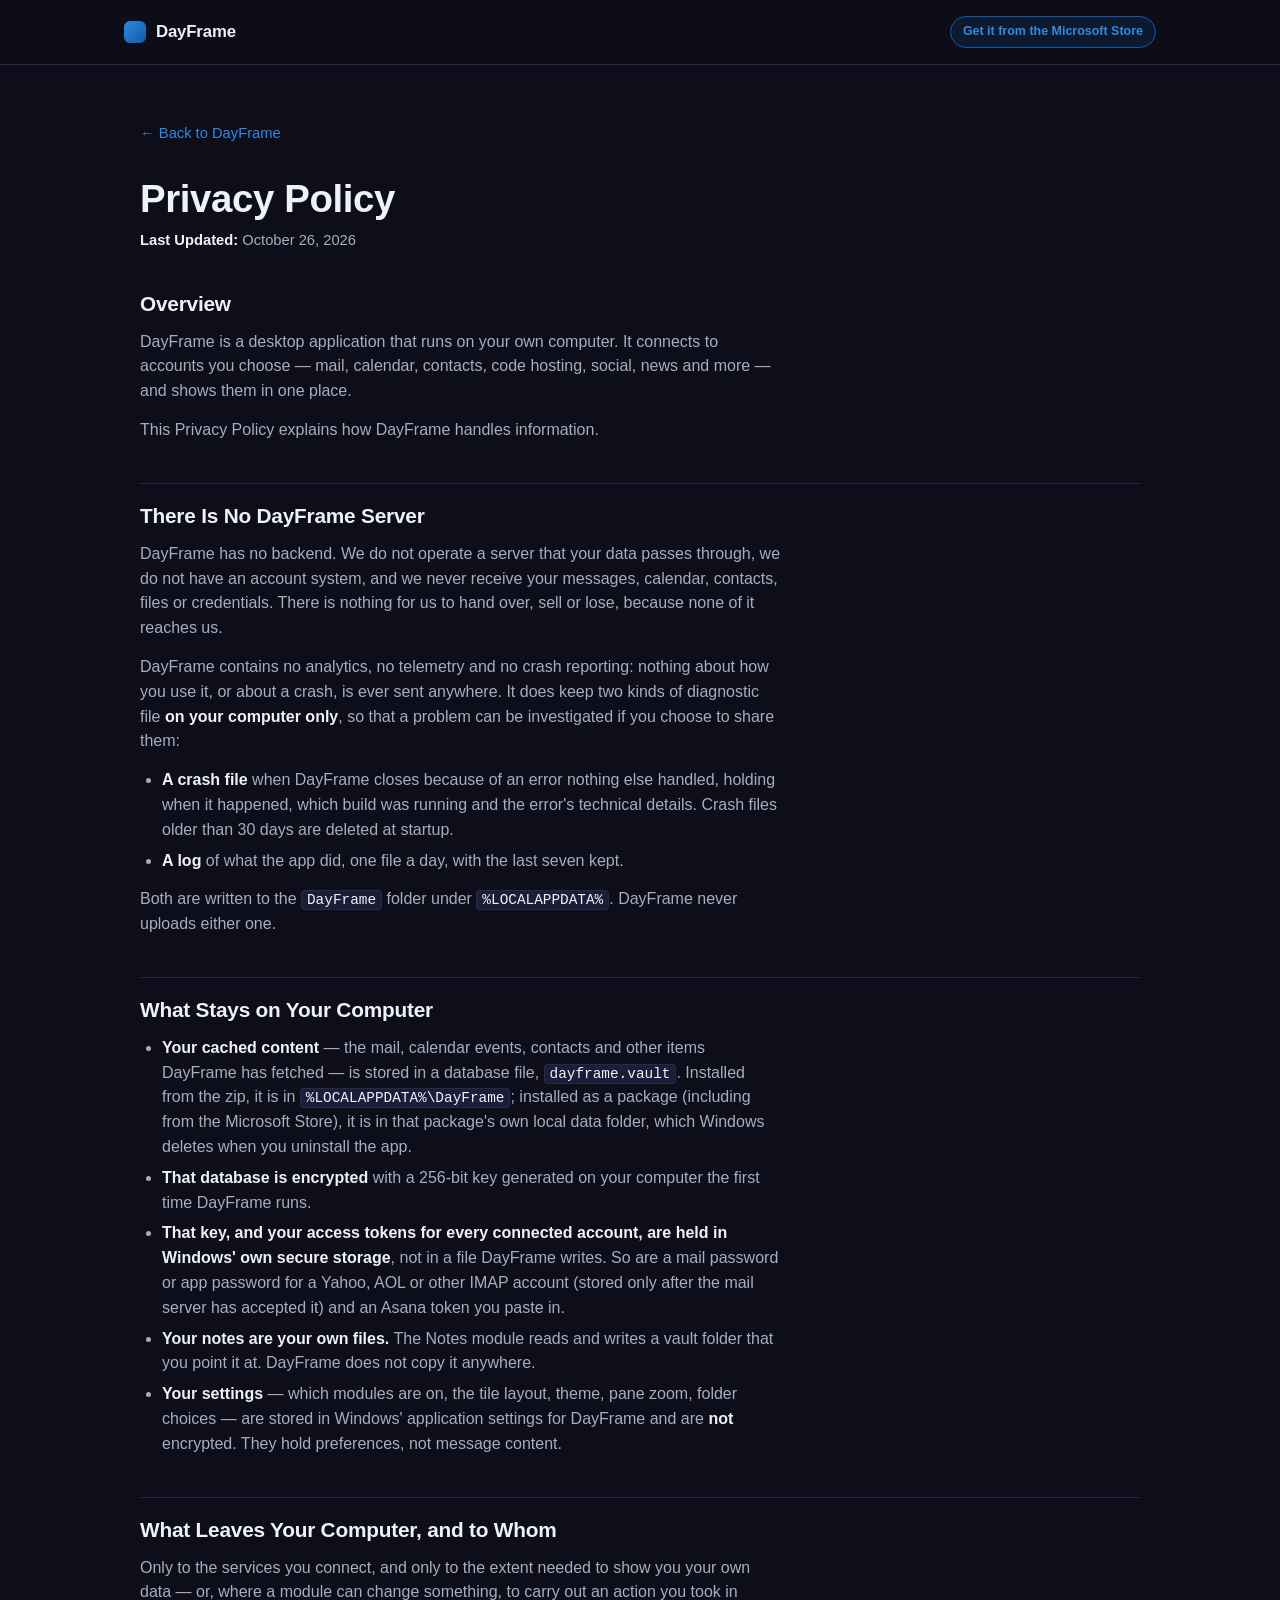
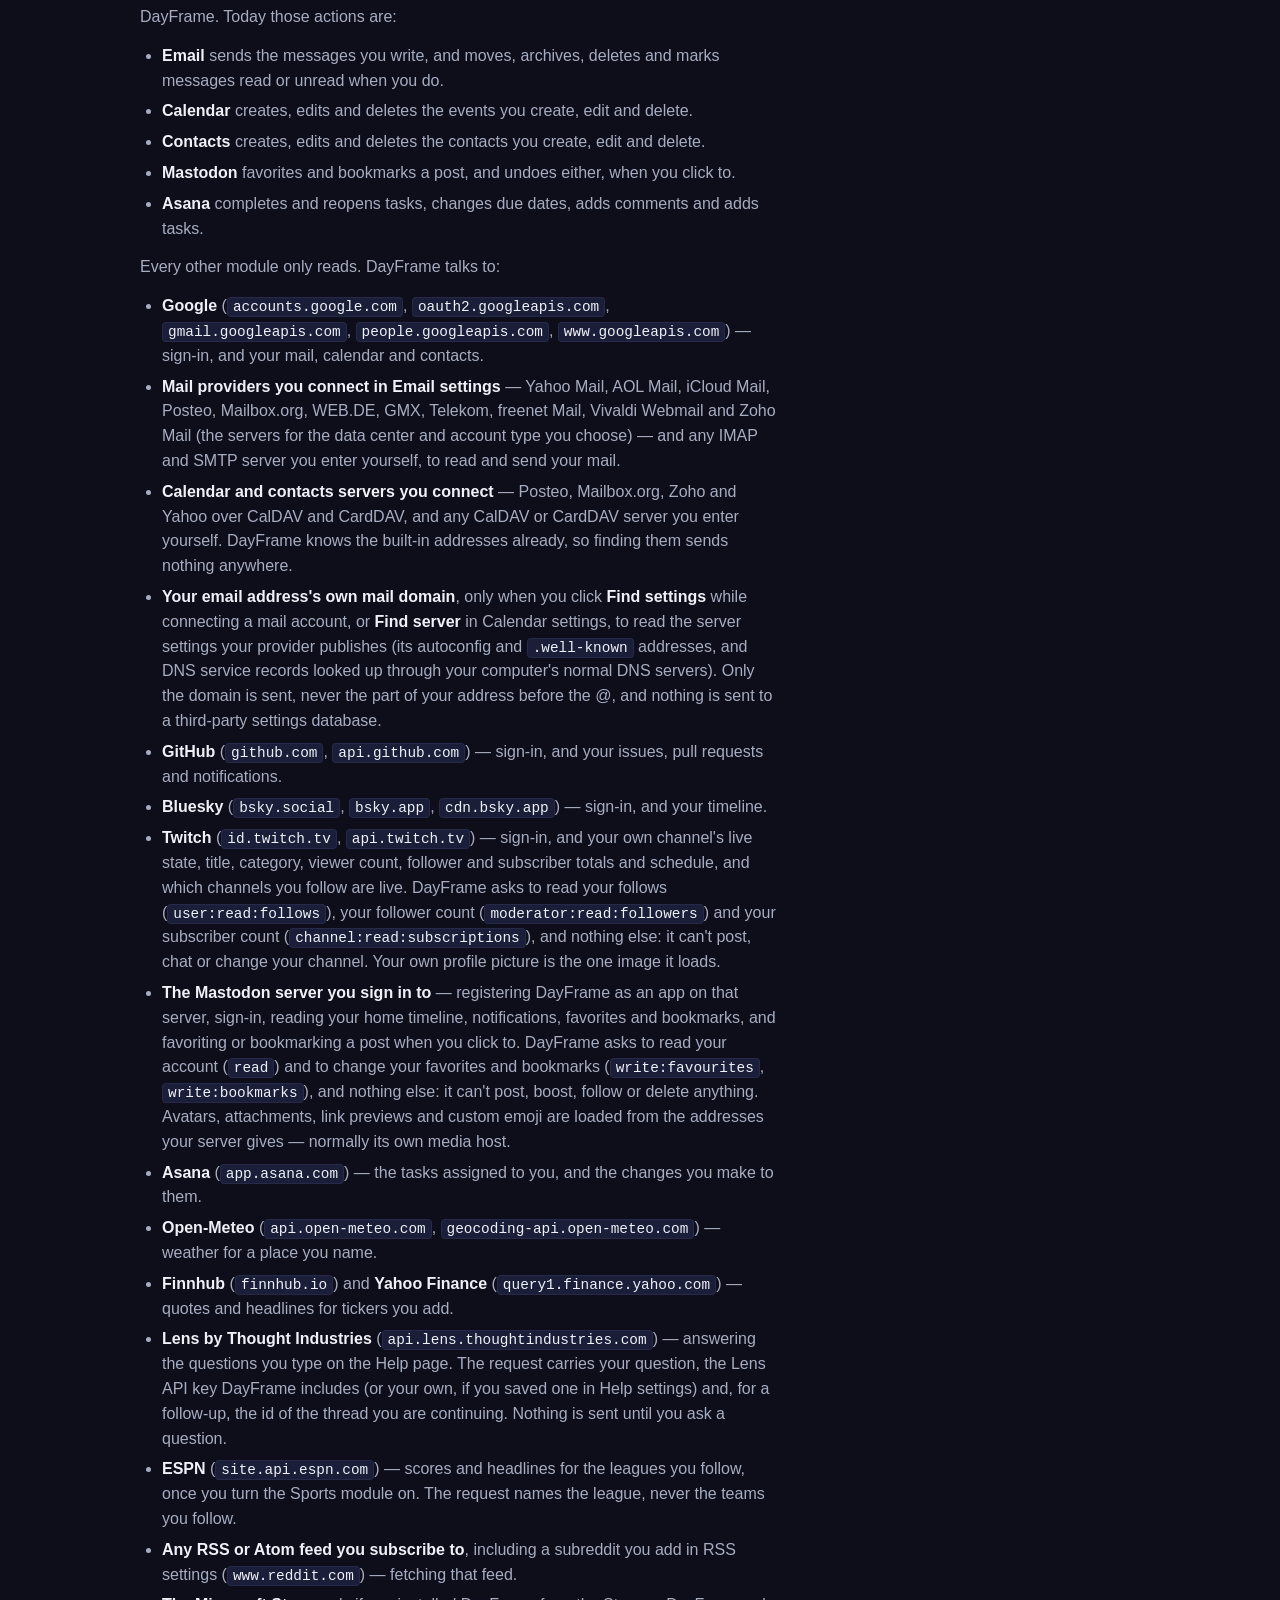
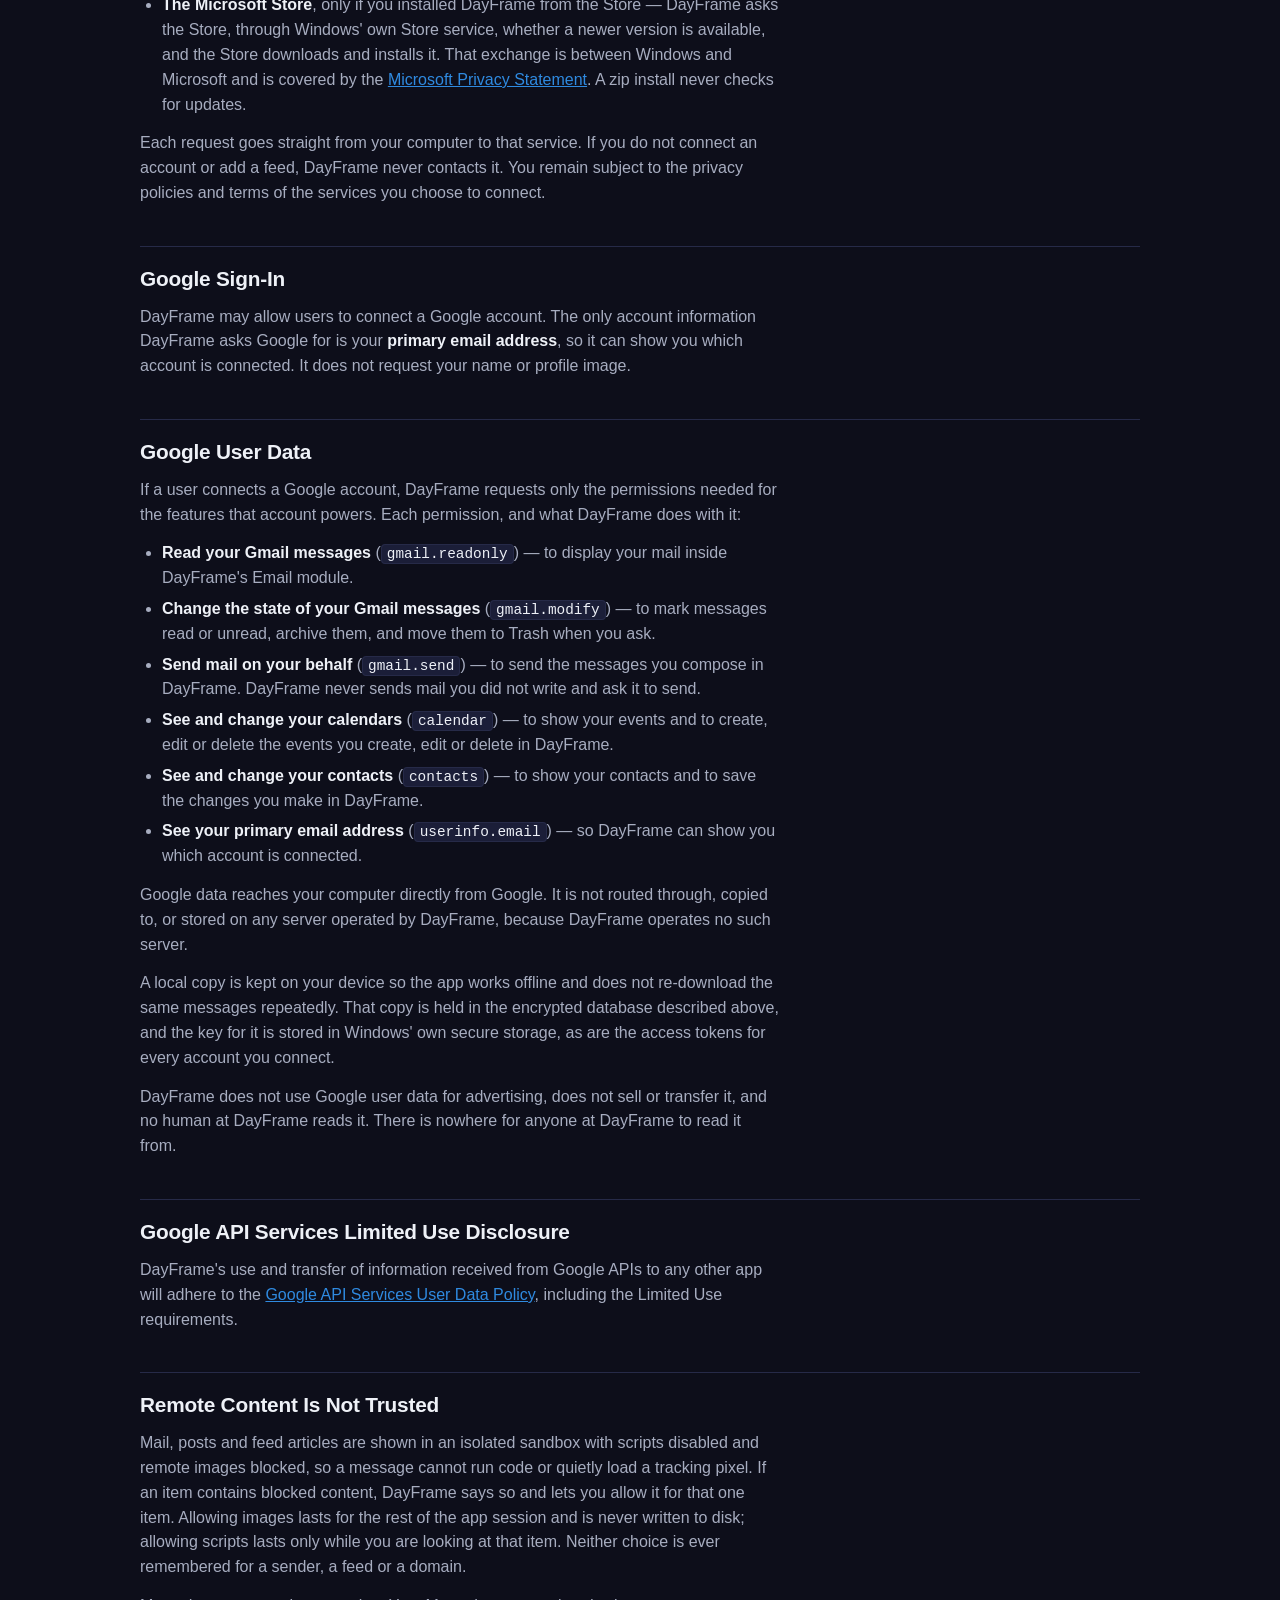
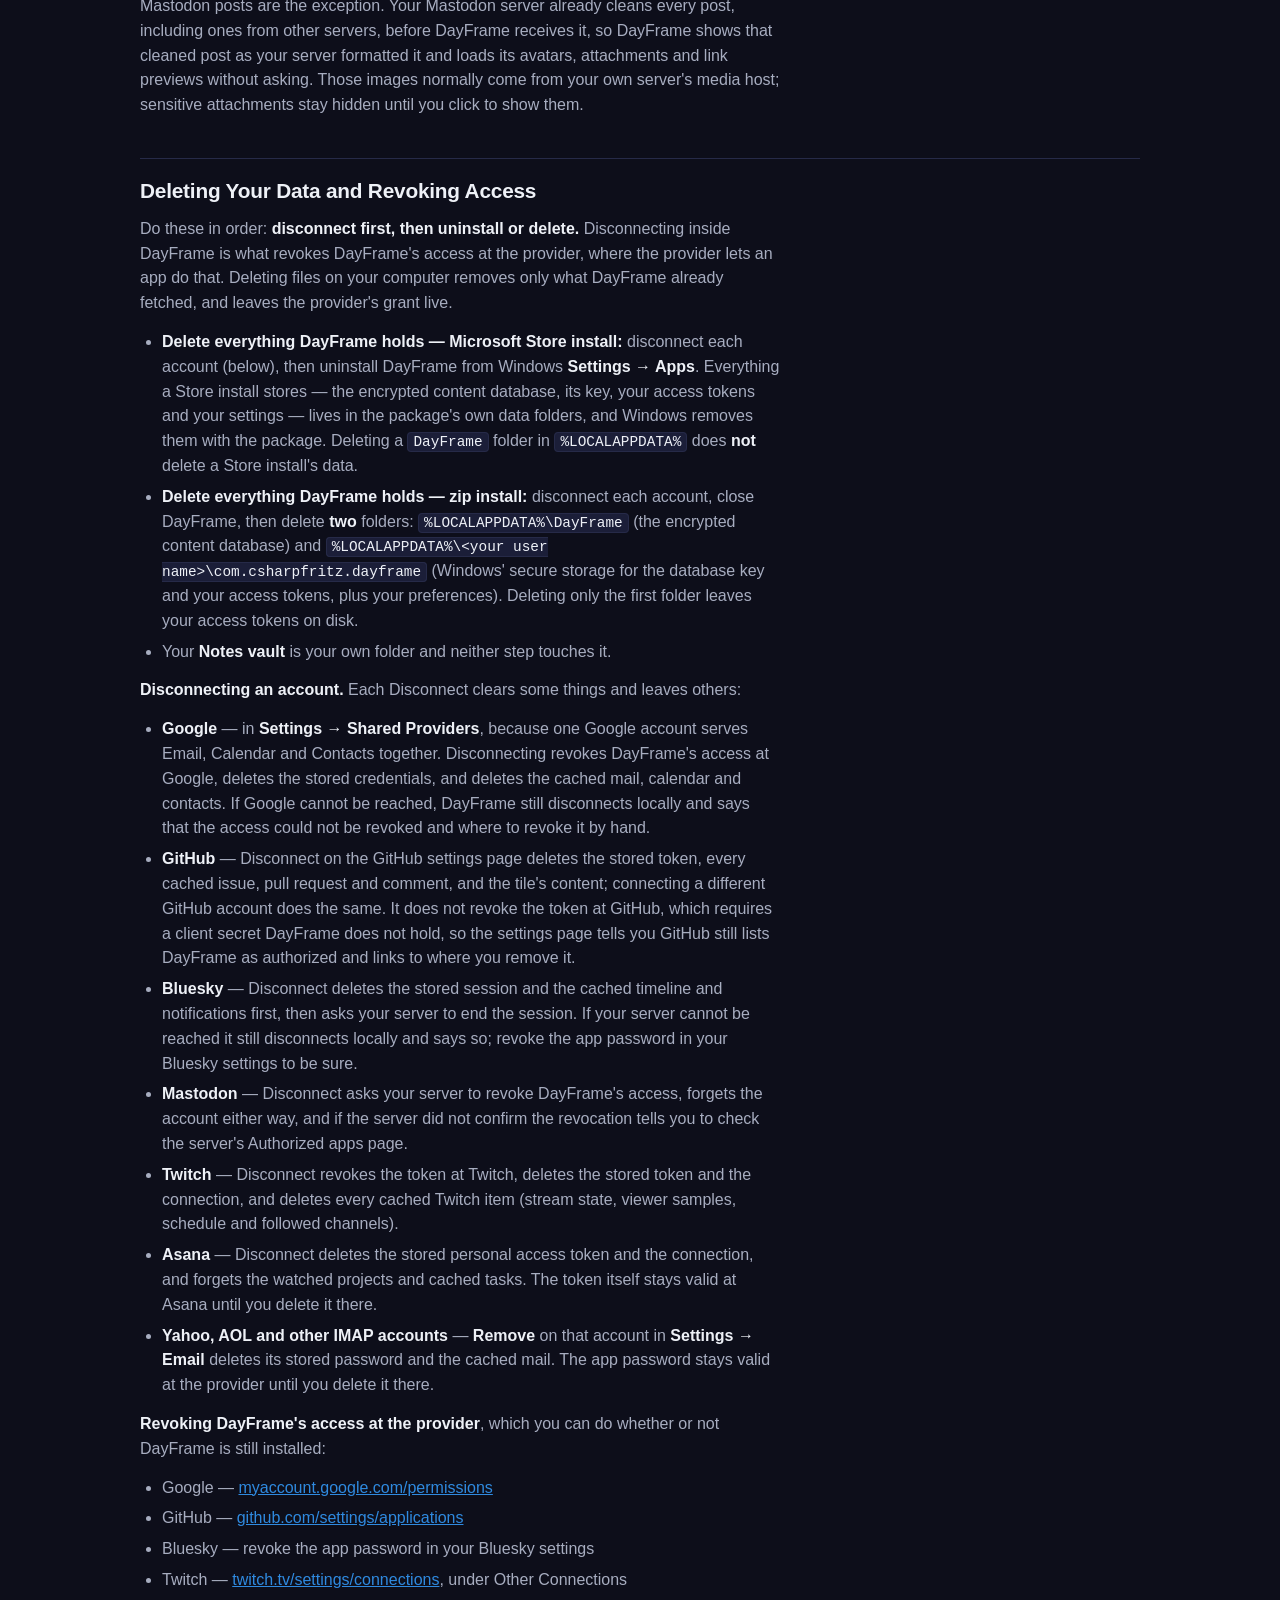
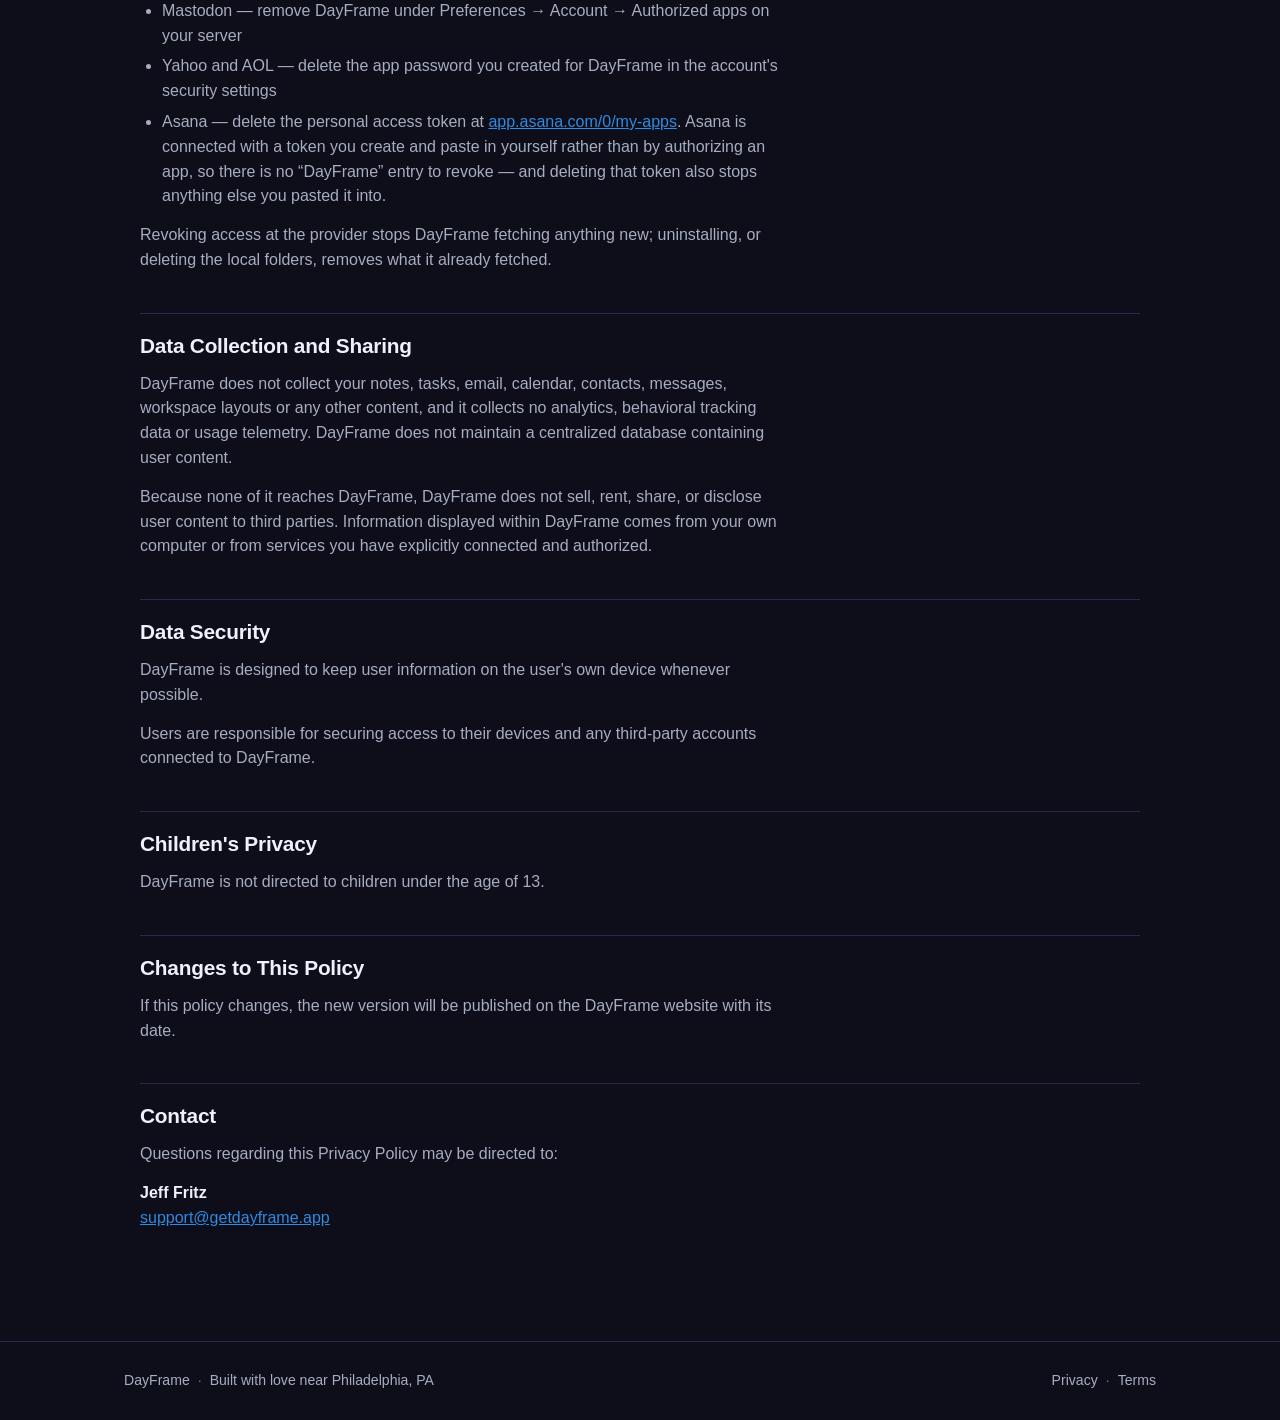
==== commit ef43a64e: "Prepare the site for the Microsoft Store debut and 1.0 Preview 2 - Store download: Microsoft's offic" ====
--- a/site/privacy.html
+++ b/site/privacy.html
@@ -29,7 +29,7 @@
       <span class="brand-mark" aria-hidden="true"></span>
       <span class="brand-name">DayFrame</span>
     </a>
-    <span class="pill">Coming soon</span>
+    <a class="pill" href="https://apps.microsoft.com/detail/9MW9FNK1H1N3" target="_blank" rel="noopener">Get it from the Microsoft Store</a>
   </div>
 </header>
 
@@ -38,7 +38,7 @@
     <a class="back-link" href="index.html">&larr; Back to DayFrame</a>
 
     <h1>Privacy Policy</h1>
-    <p class="updated"><strong>Last Updated:</strong> October 24, 2026</p>
+    <p class="updated"><strong>Last Updated:</strong> October 26, 2026</p>
 
     <section>
       <h2>Overview</h2>
@@ -203,7 +203,18 @@
           leagues you follow, once you turn the Sports module on. The request names the league,
           never the teams you follow.
         </li>
-        <li><strong>Any RSS or Atom feed you subscribe to</strong> &mdash; fetching that feed.</li>
+        <li>
+          <strong>Any RSS or Atom feed you subscribe to</strong>, including a subreddit you add in
+          RSS settings (<code>www.reddit.com</code>) &mdash; fetching that feed.
+        </li>
+        <li>
+          <strong>The Microsoft Store</strong>, only if you installed DayFrame from the Store
+          &mdash; DayFrame asks the Store, through Windows' own Store service, whether a newer
+          version is available, and the Store downloads and installs it. That exchange is
+          between Windows and Microsoft and is covered by the
+          <a href="https://privacy.microsoft.com/privacystatement" target="_blank" rel="noopener noreferrer">Microsoft Privacy Statement</a>.
+          A zip install never checks for updates.
+        </li>
       </ul>
       <p>
         Each request goes straight from your computer to that service. If you do not connect an
--- a/site/css/style.css
+++ b/site/css/style.css
@@ -127,6 +127,32 @@
   background: rgba(22, 112, 201, 0.24);
 }
 
+/* Microsoft Store badge (Microsoft's own artwork, kept as a local copy in img/). The badge
+   carries its own background and border, so the link adds only spacing and a focus ring. */
+.store-badge {
+  display: inline-flex;
+  line-height: 0;
+  border-radius: 6px;
+}
+
+.store-badge img {
+  height: 48px;
+  width: auto;
+}
+
+.store-badge-sm img {
+  height: 34px;
+}
+
+.store-badge:focus-visible {
+  outline: 2px solid var(--tile-blue-light);
+  outline-offset: 3px;
+}
+
+.hero-actions {
+  align-items: center;
+}
+
 /* Hero */
 
 .hero {
@@ -316,6 +342,20 @@
   background: var(--bg-elev-2);
   padding: 1px 5px;
   border-radius: 4px;
+}
+
+/* A screenshot at the foot of a feature card. Opens in the lightbox like the other shots. */
+.feature-shot {
+  margin: 4px 0 16px;
+  border: 1px solid var(--border);
+  border-radius: 8px;
+  overflow: hidden;
+}
+
+.feature-shot img {
+  display: block;
+  width: 100%;
+  height: auto;
 }
 
 /* Modules / tile grid */
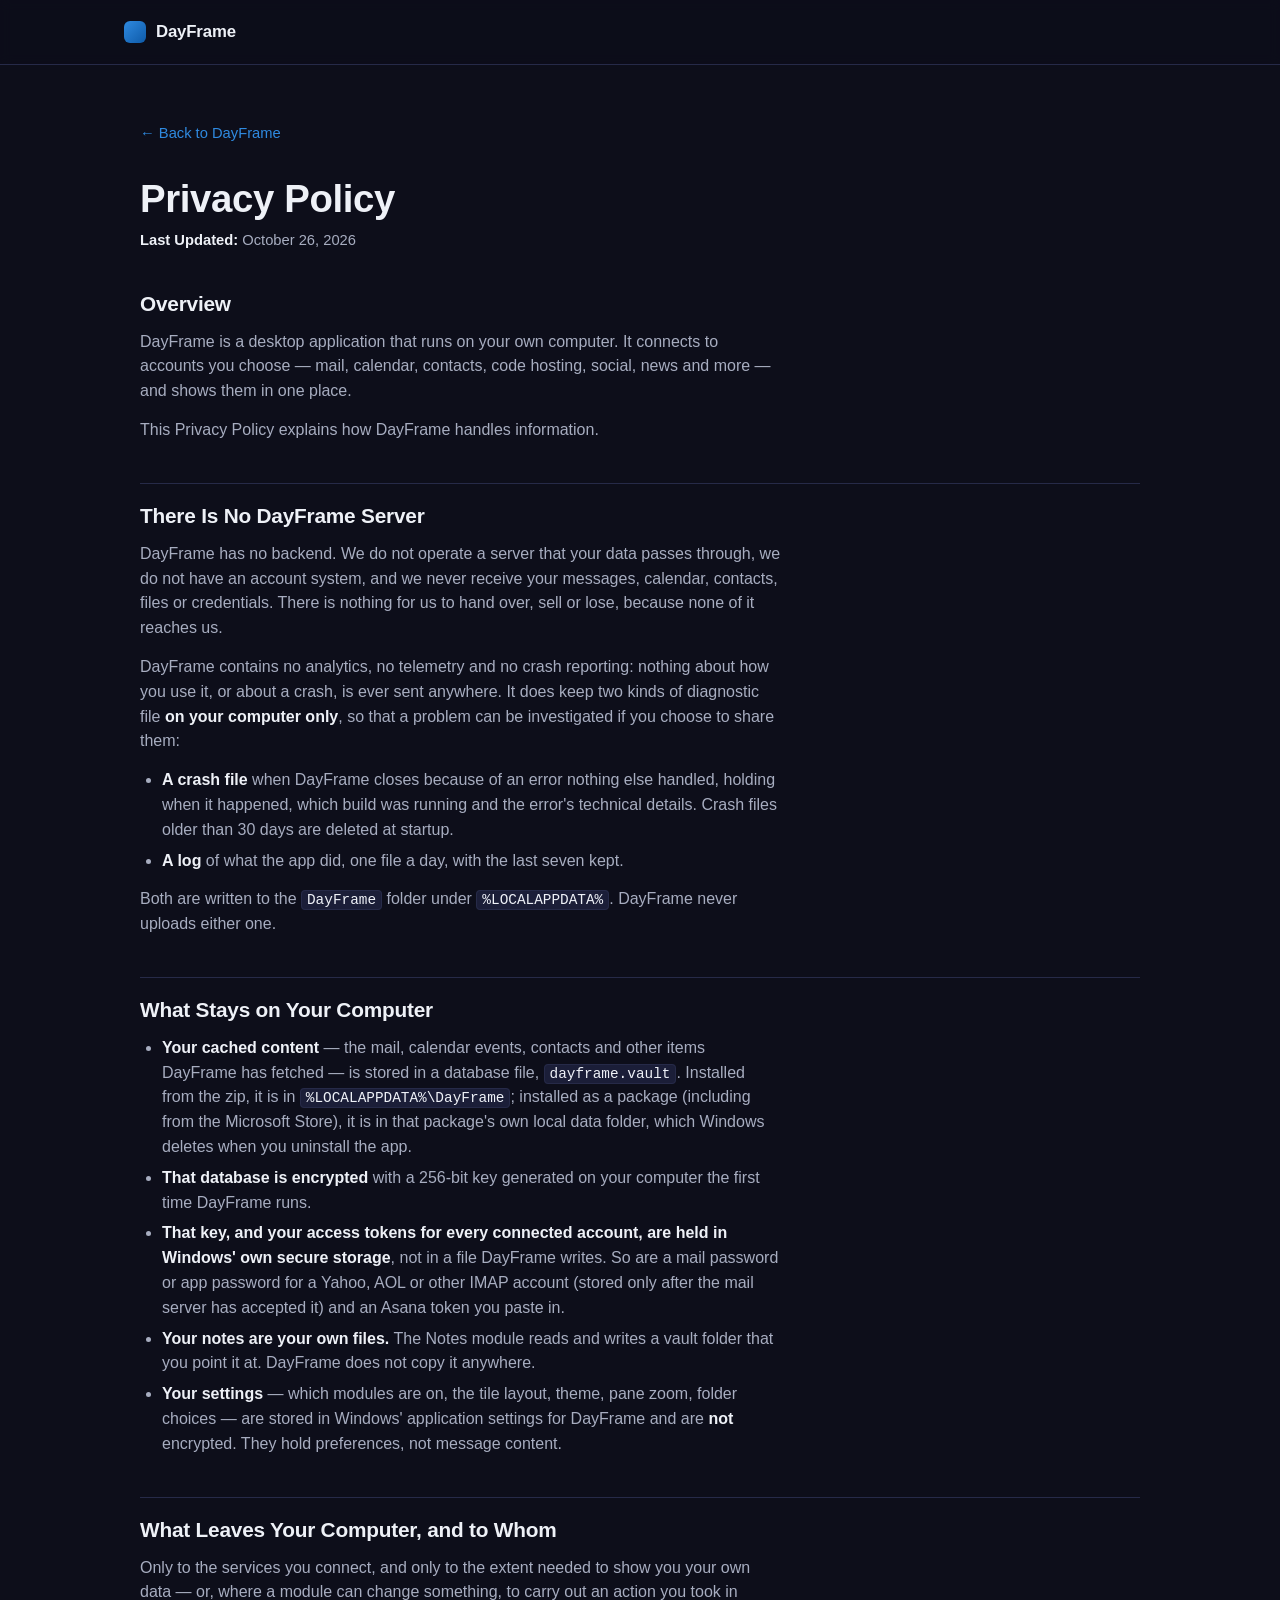
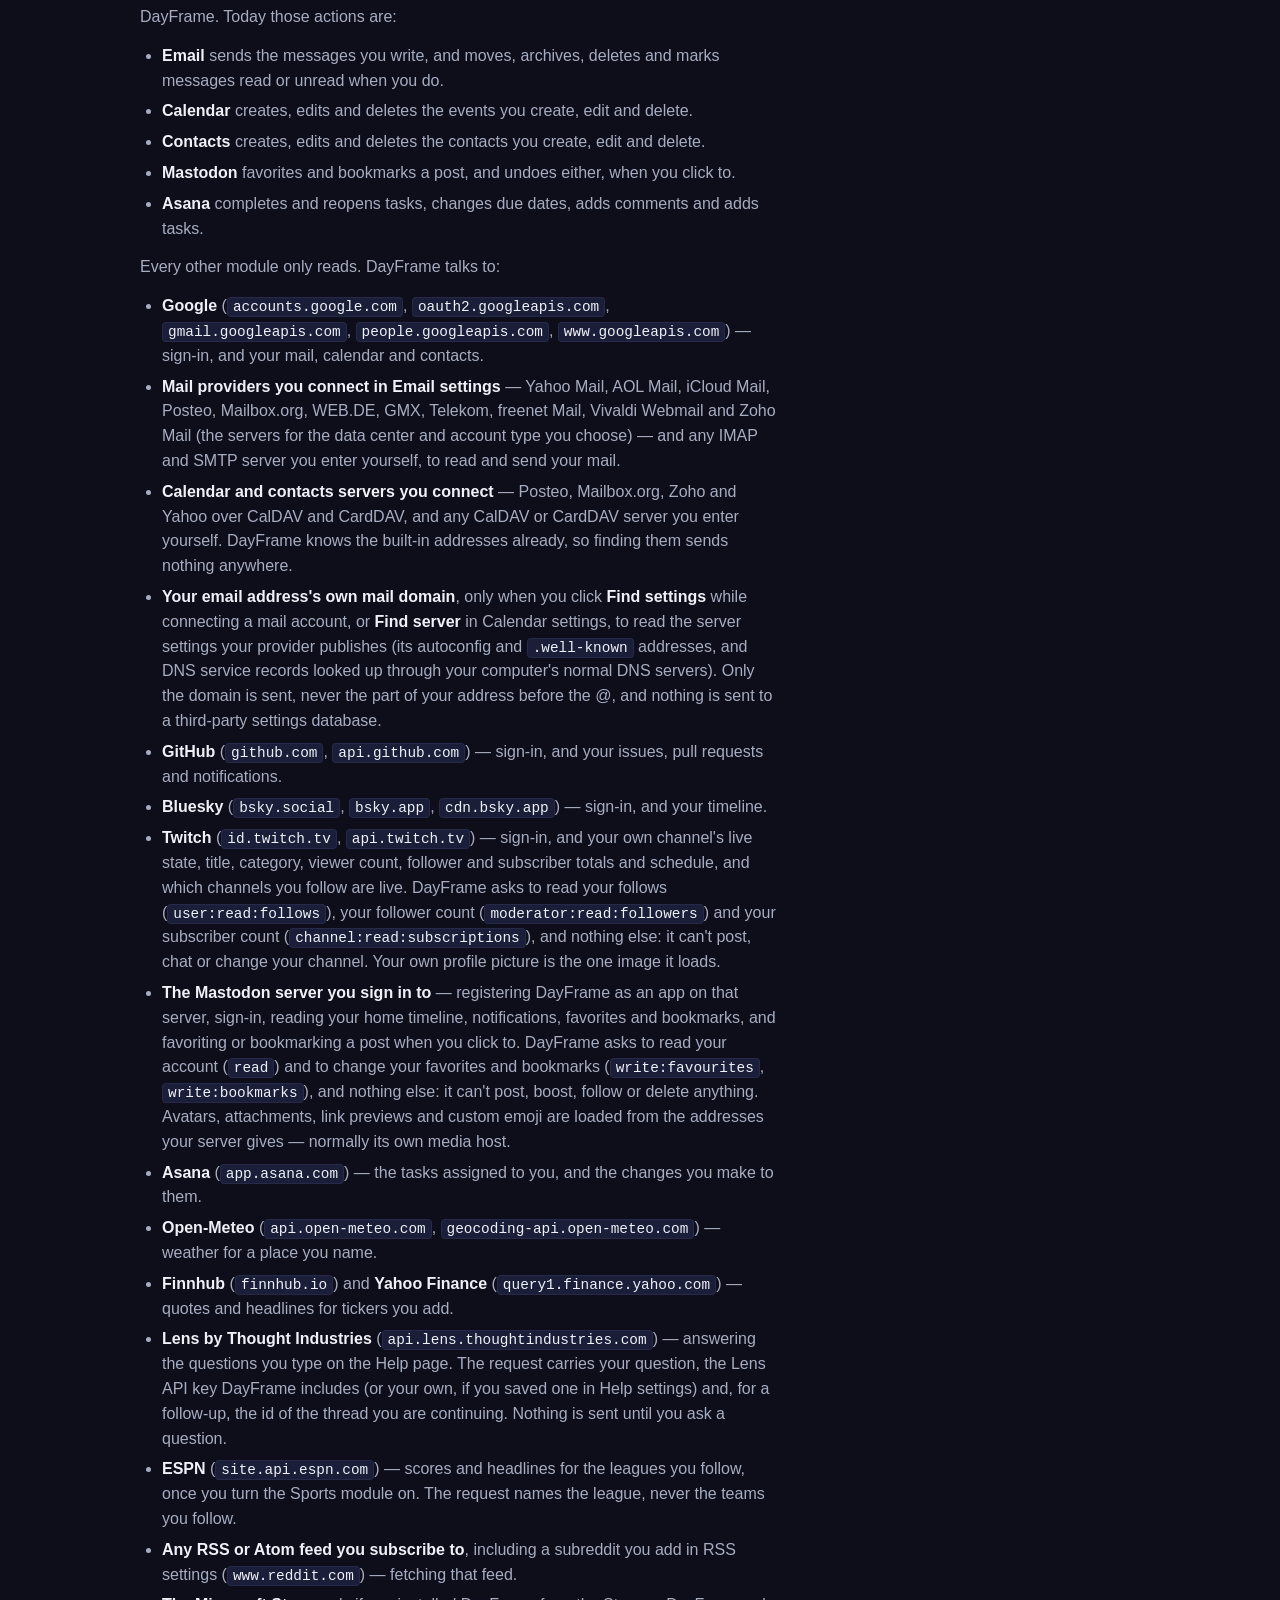
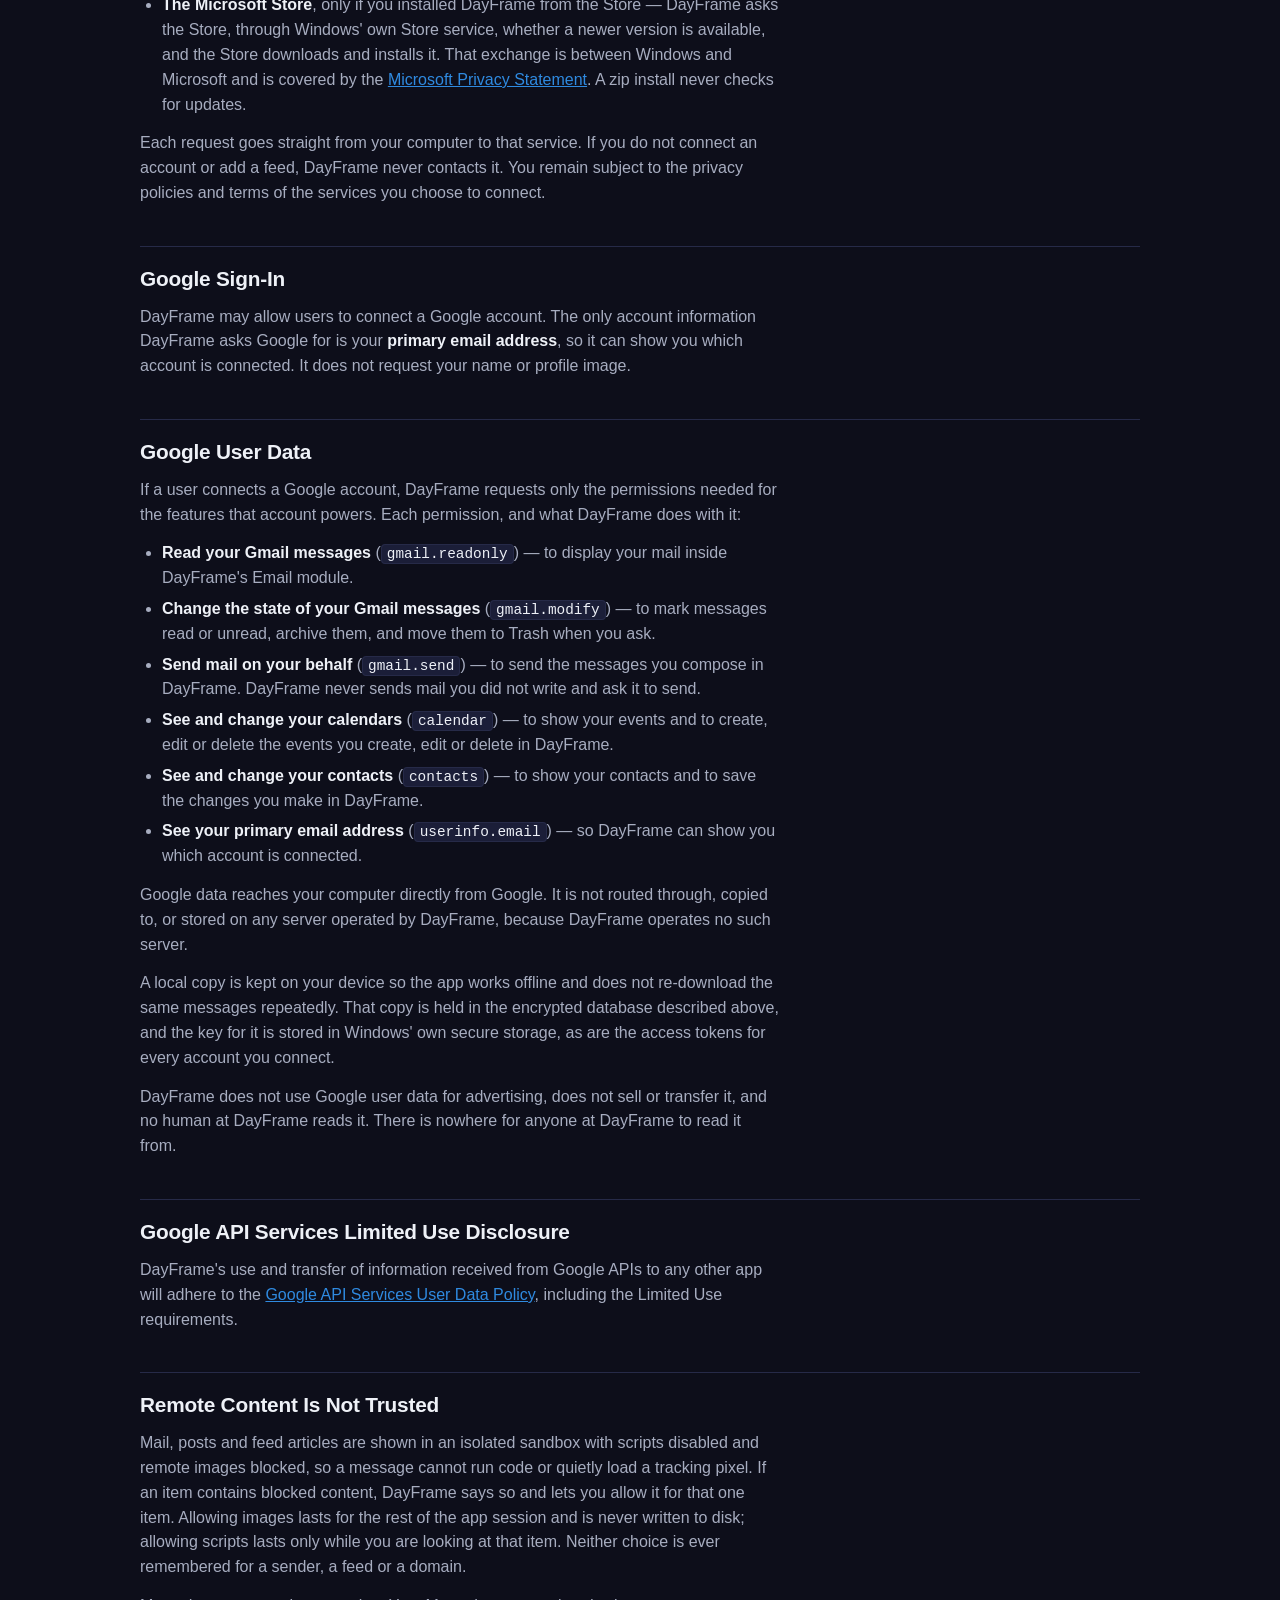
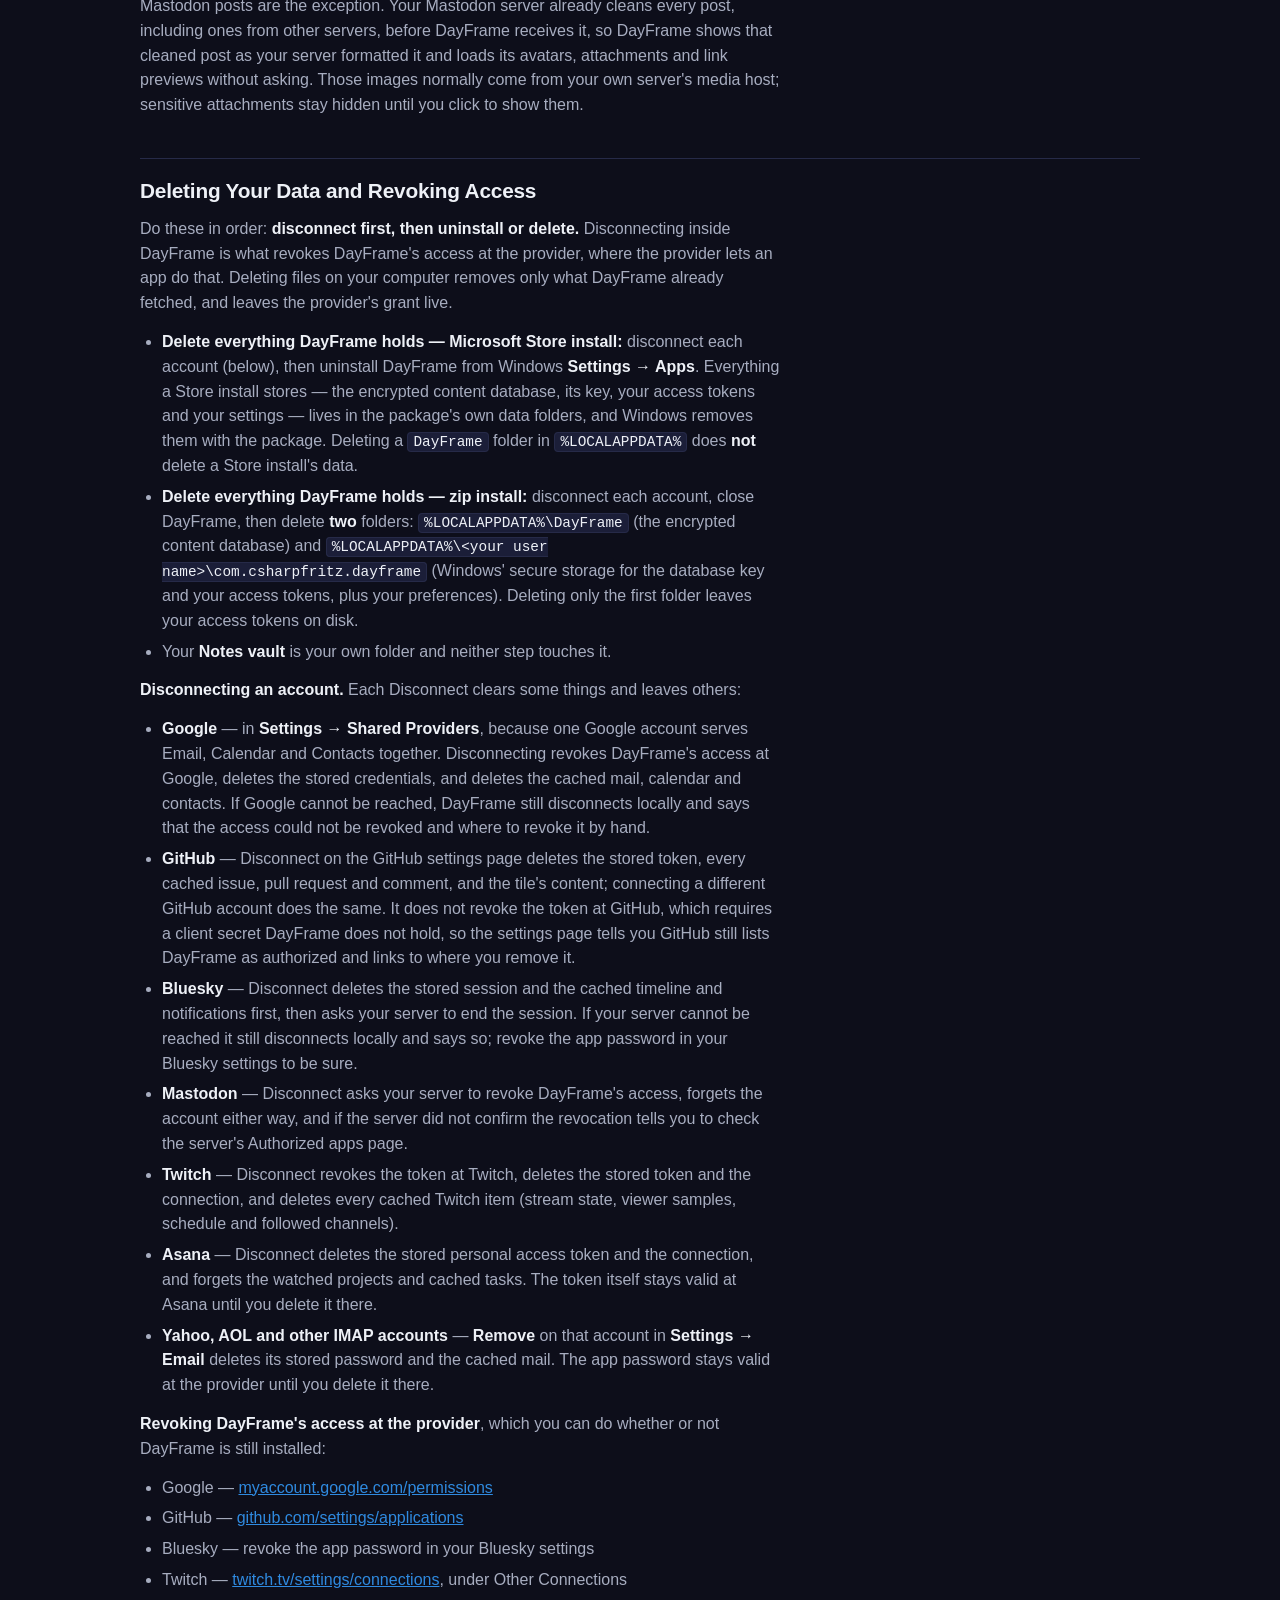
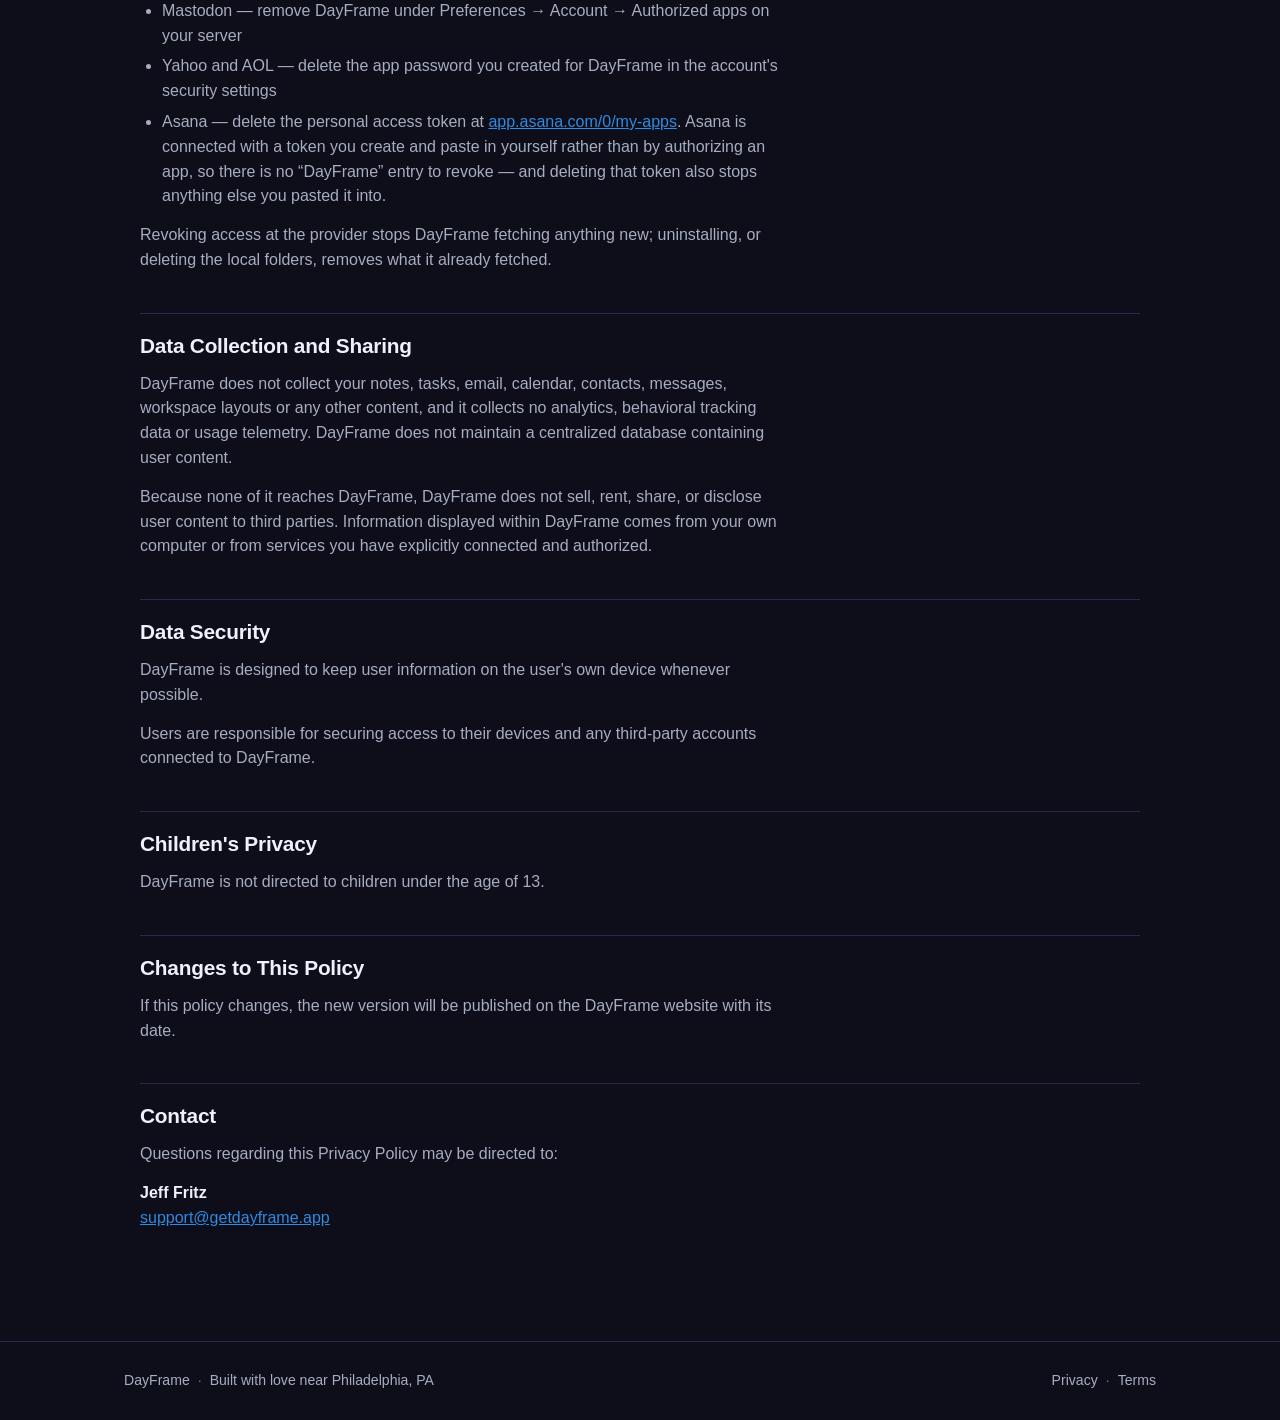
==== commit a0bc29b7: "Show the Store download only to Windows visitors DayFrame only runs on Windows, so js/platform.js (l" ====
--- a/site/privacy.html
+++ b/site/privacy.html
@@ -20,6 +20,7 @@
 <meta property="og:image" content="https://getdayframe.app/img/og-image.png" />
 
 <link rel="stylesheet" href="css/style.css" />
+<script src="js/platform.js"></script>
 </head>
 <body>
 
@@ -29,7 +30,7 @@
       <span class="brand-mark" aria-hidden="true"></span>
       <span class="brand-name">DayFrame</span>
     </a>
-    <a class="pill" href="https://apps.microsoft.com/detail/9MW9FNK1H1N3" target="_blank" rel="noopener">Get it from the Microsoft Store</a>
+    <a class="pill store-only" href="https://apps.microsoft.com/detail/9MW9FNK1H1N3" target="_blank" rel="noopener">Get it from the Microsoft Store</a>
   </div>
 </header>
 
--- a/site/css/style.css
+++ b/site/css/style.css
@@ -151,6 +151,21 @@
 
 .hero-actions {
   align-items: center;
+}
+
+/* DayFrame only runs on Windows: js/platform.js marks every other visitor's page "not-windows",
+   which swaps the Store links for a note saying so. */
+.not-windows .store-badge,
+.not-windows .store-only {
+  display: none;
+}
+
+.windows-only-note {
+  display: none;
+}
+
+.not-windows .windows-only-note {
+  display: block;
 }
 
 /* Hero */
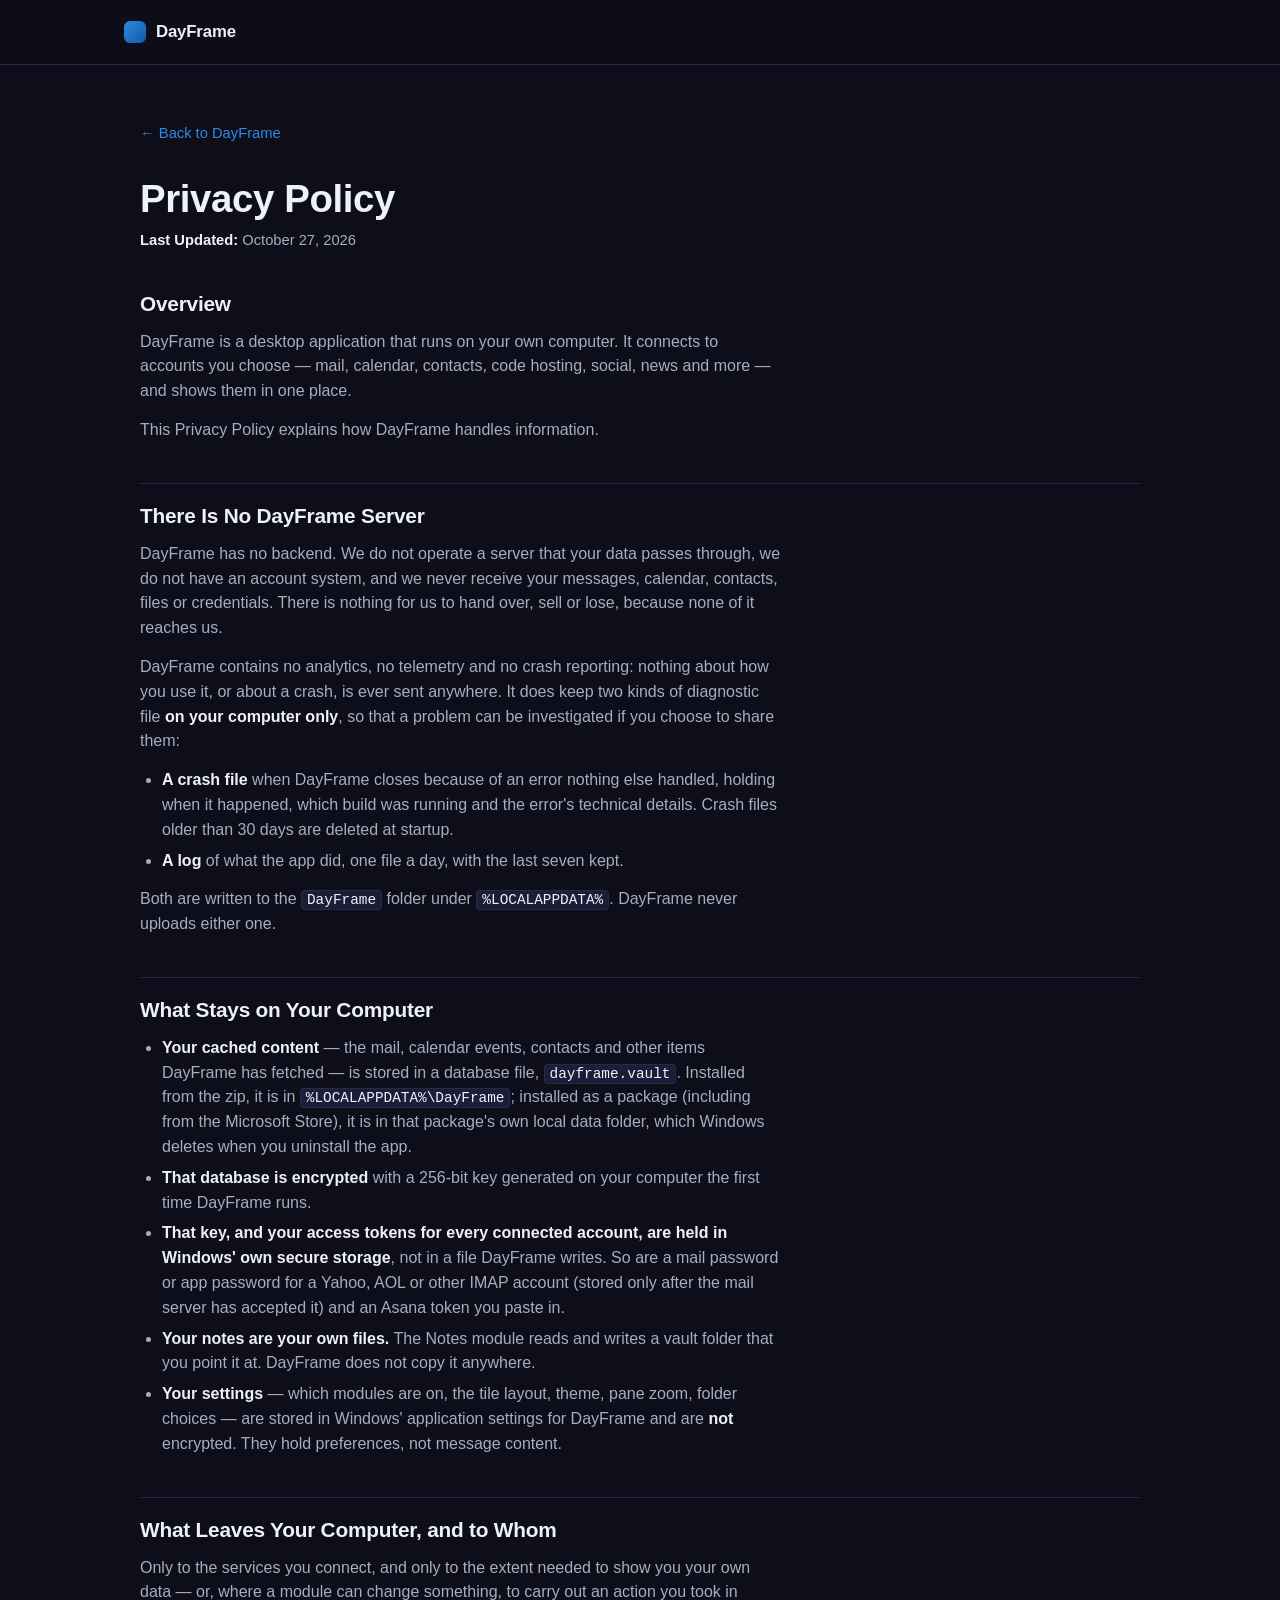
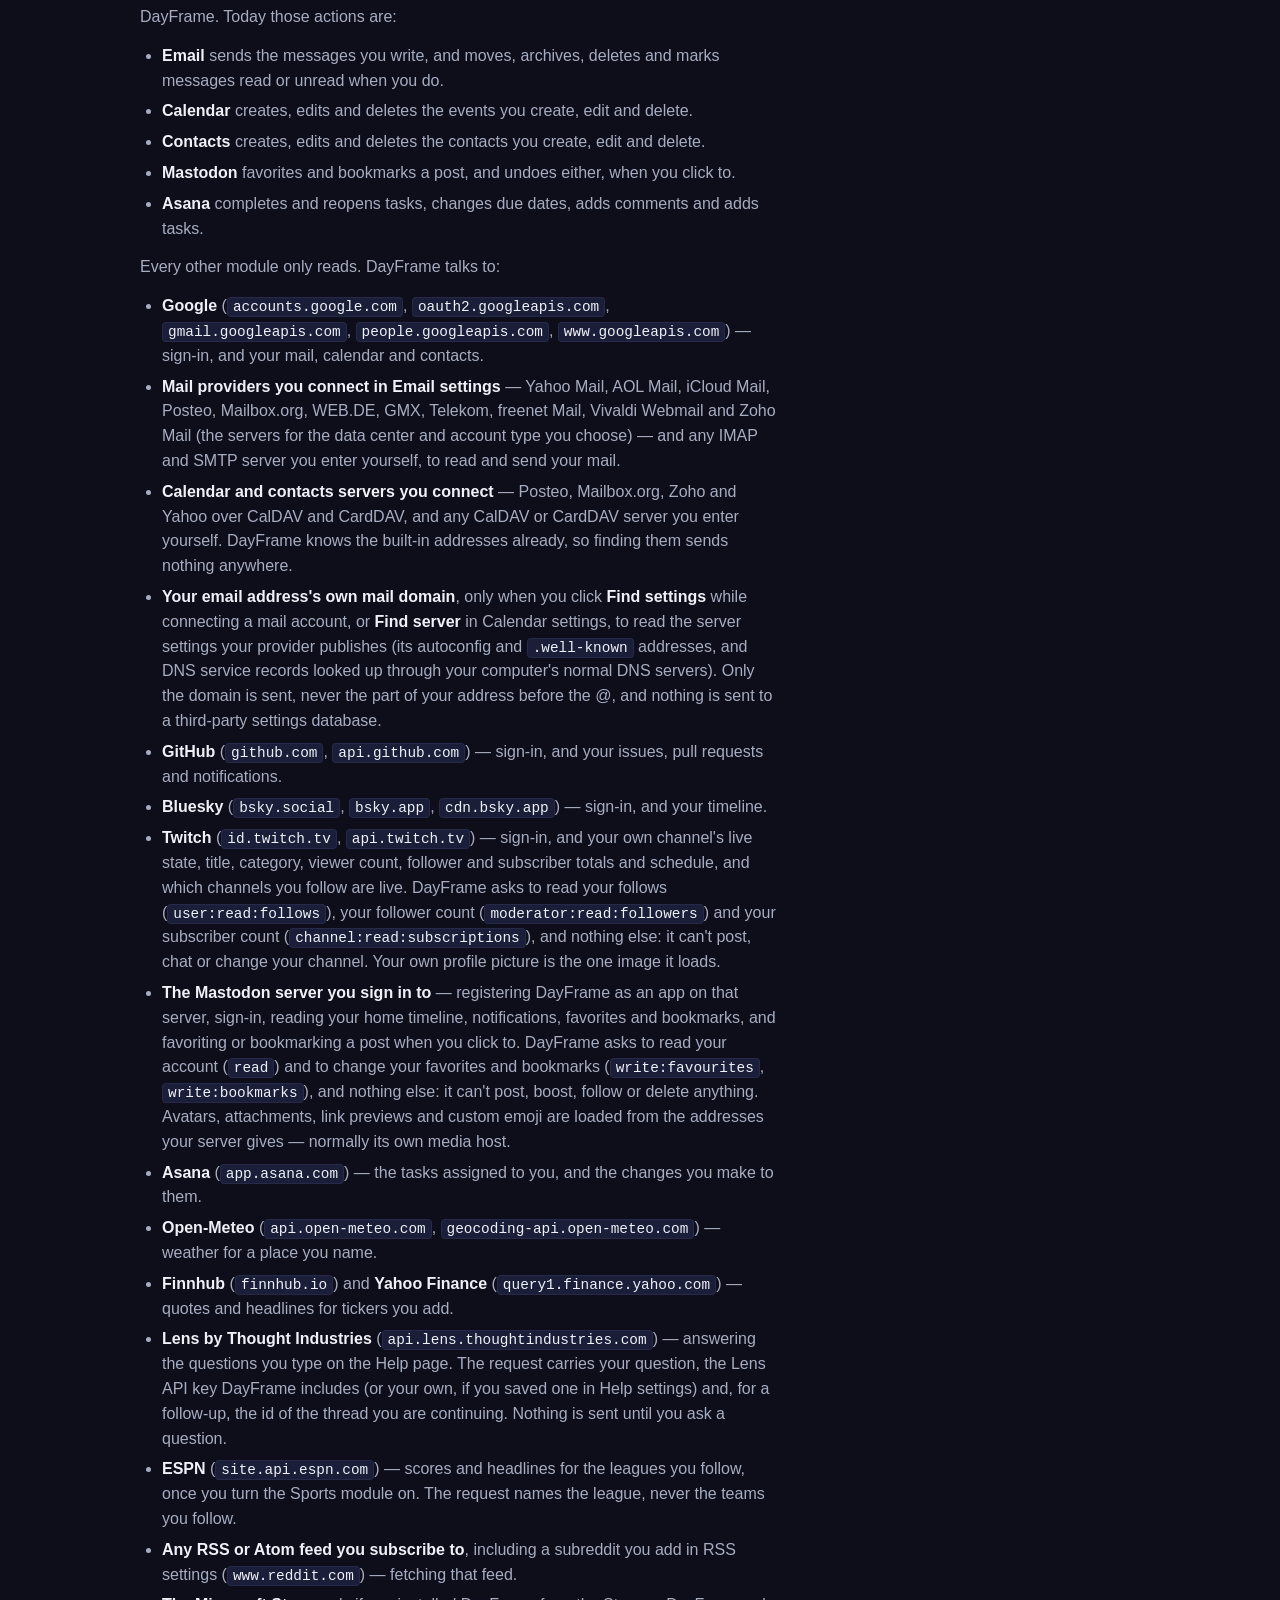
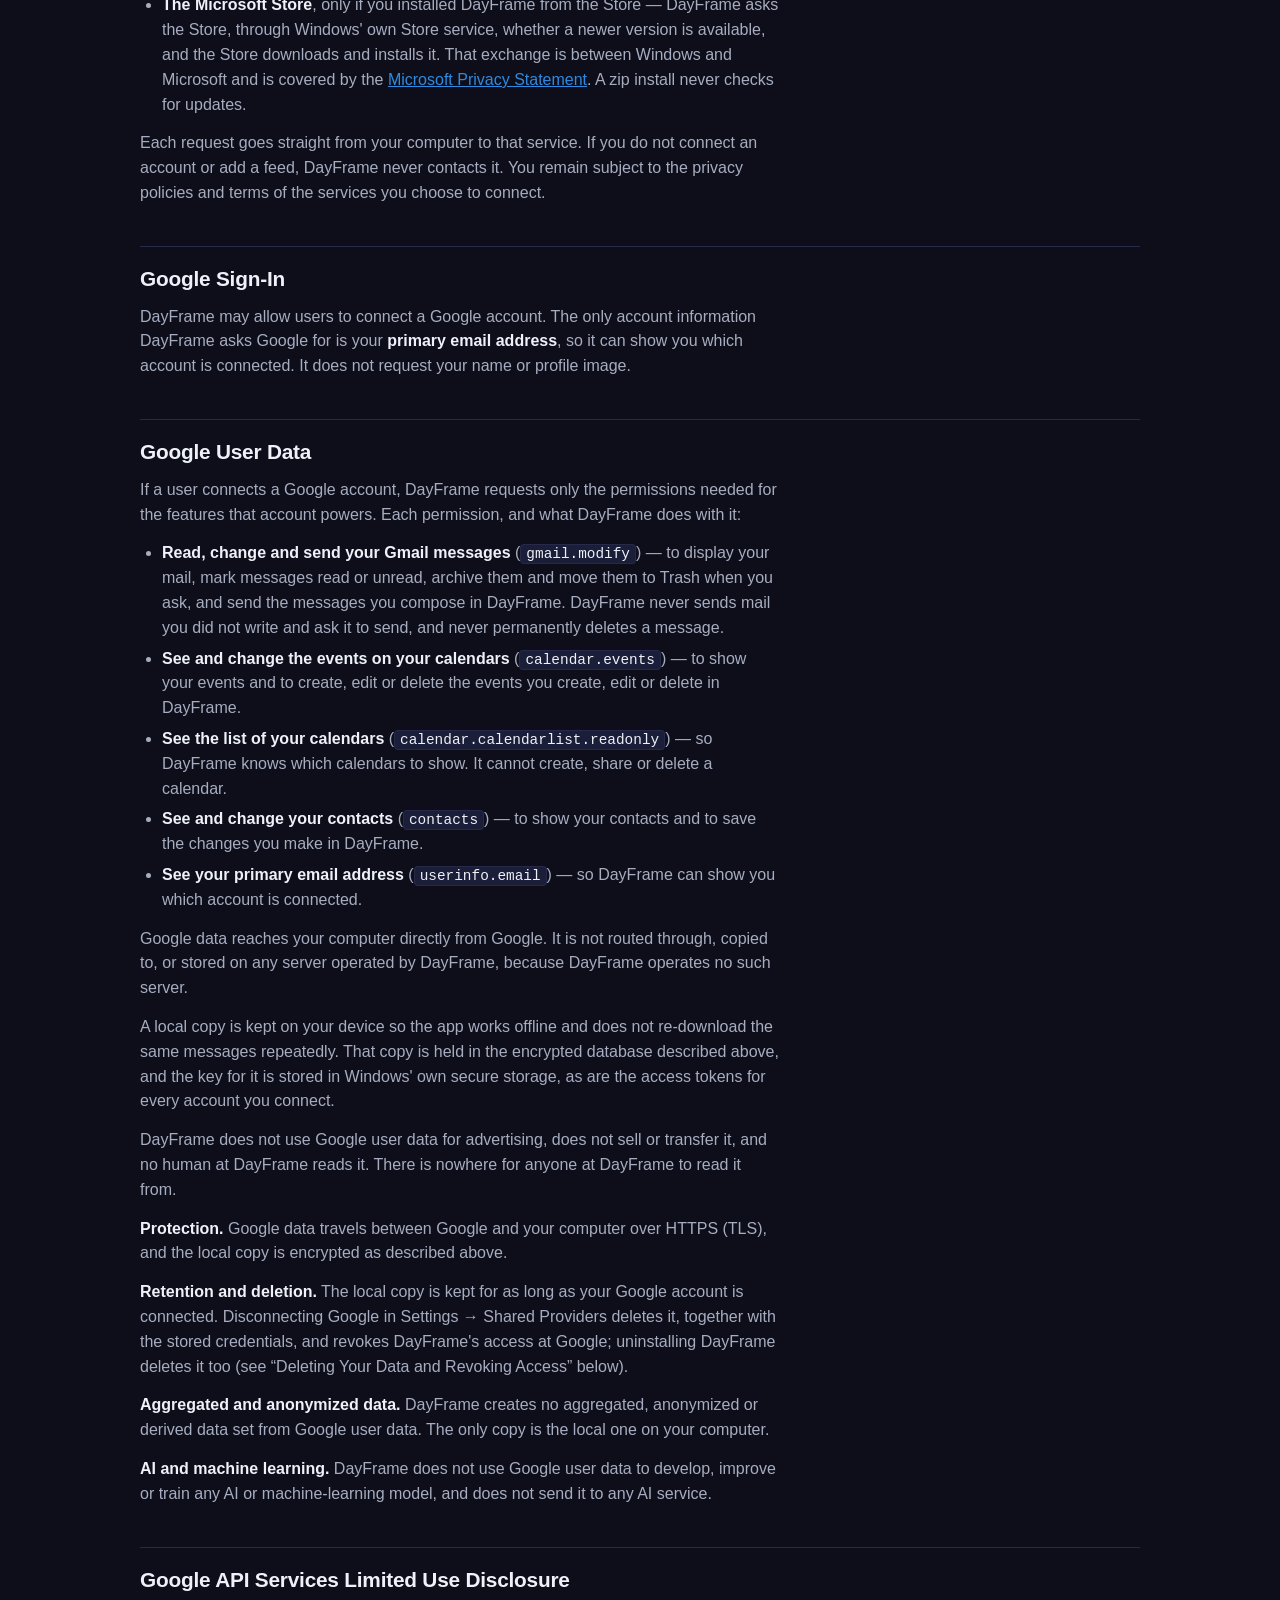
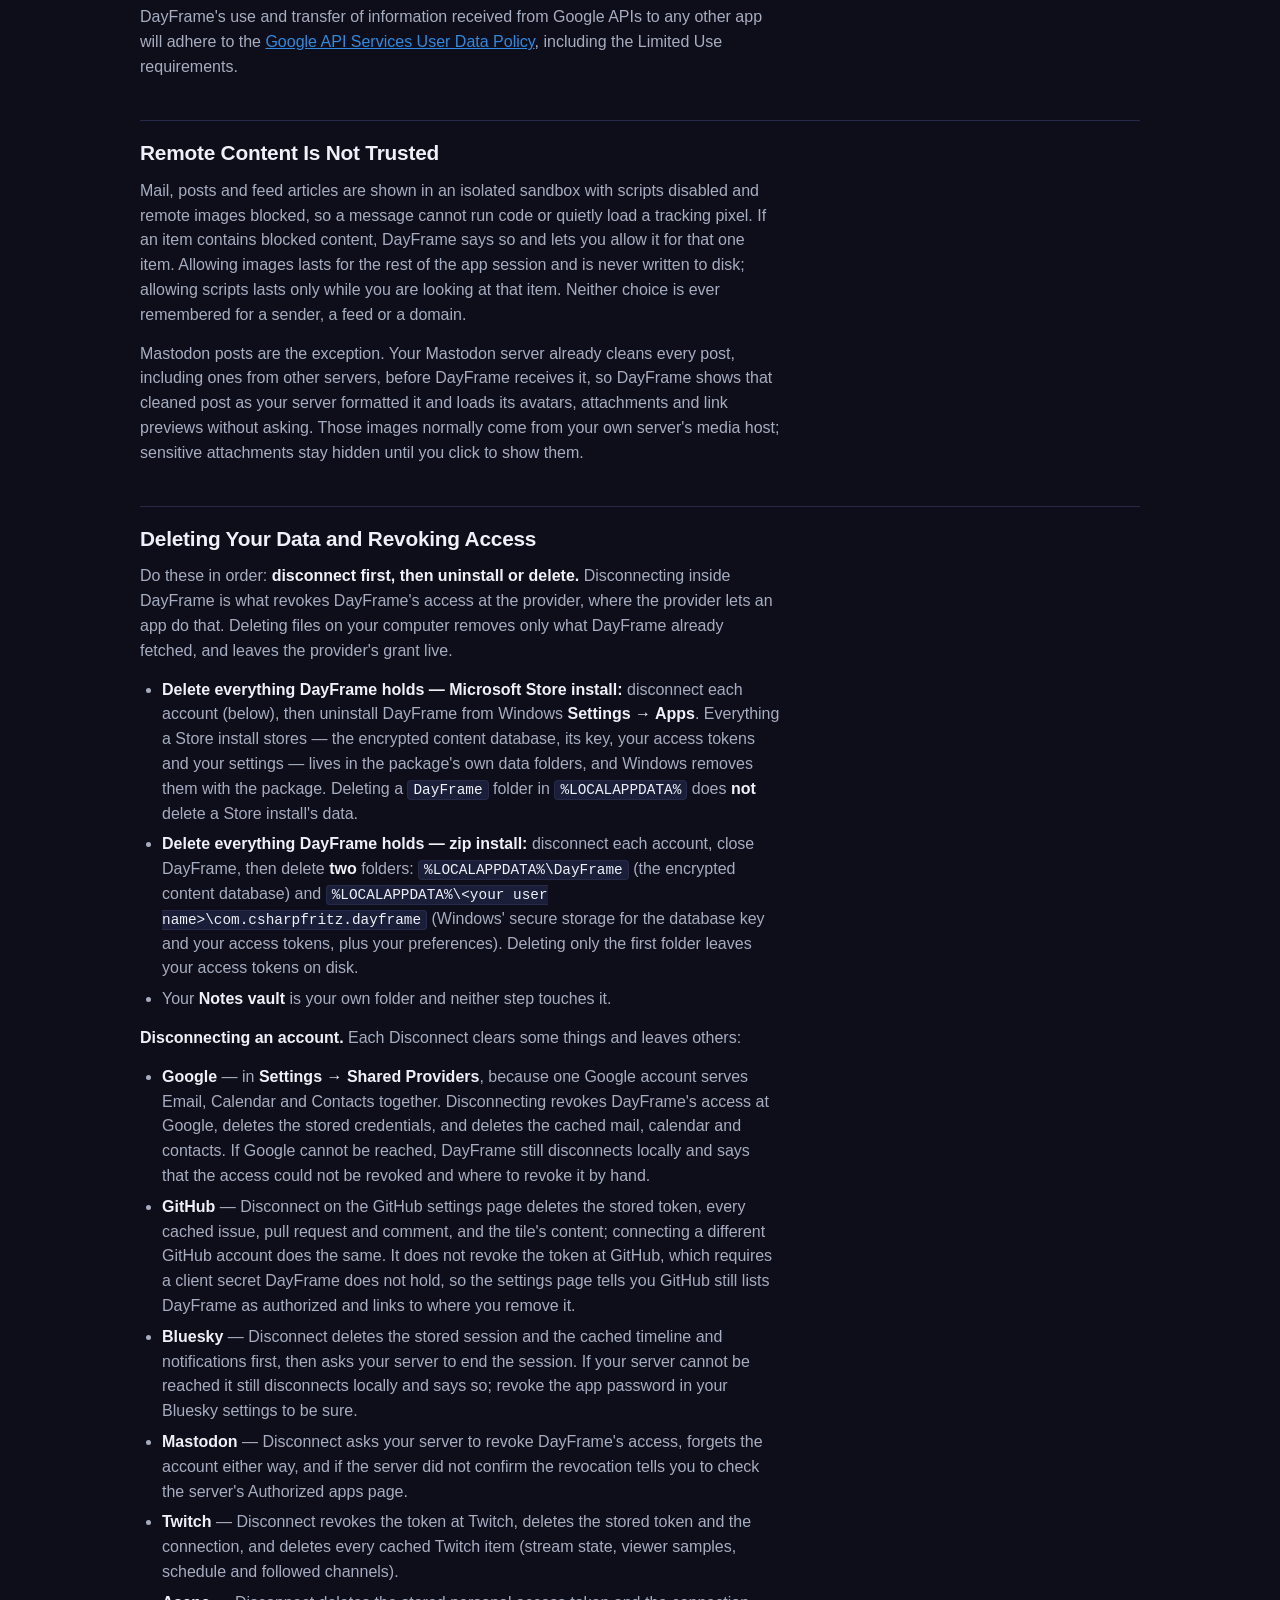
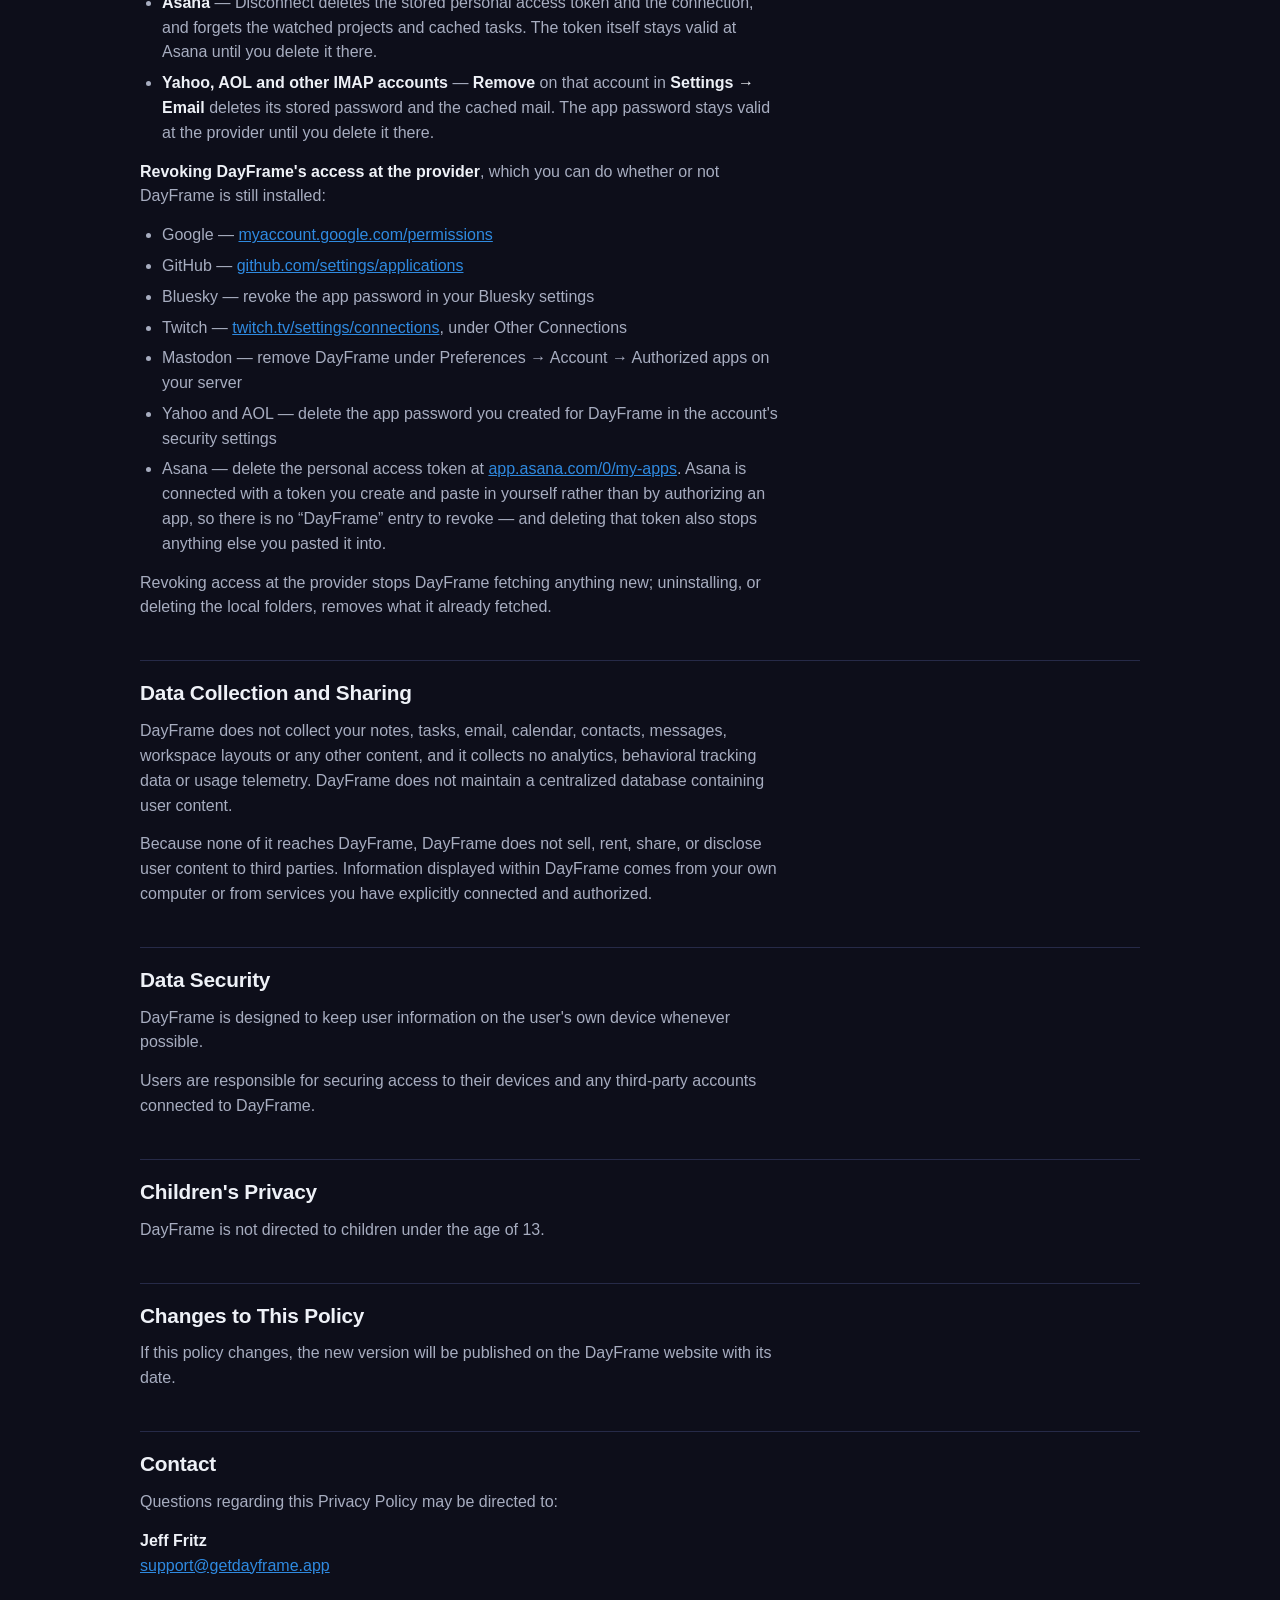
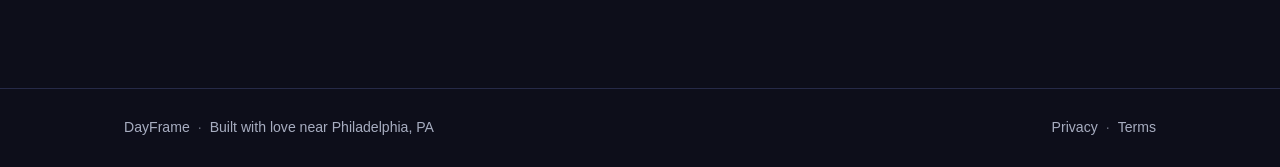
==== commit 1556c1d0: "Privacy: Google scopes narrowed, plus the disclosures verification checks Lists gmail.modify, calend" ====
--- a/site/privacy.html
+++ b/site/privacy.html
@@ -39,7 +39,7 @@
     <a class="back-link" href="index.html">&larr; Back to DayFrame</a>
 
     <h1>Privacy Policy</h1>
-    <p class="updated"><strong>Last Updated:</strong> October 26, 2026</p>
+    <p class="updated"><strong>Last Updated:</strong> October 27, 2026</p>
 
     <section>
       <h2>Overview</h2>
@@ -241,21 +241,20 @@
       </p>
       <ul>
         <li>
-          <strong>Read your Gmail messages</strong> (<code>gmail.readonly</code>) &mdash; to display
-          your mail inside DayFrame's Email module.
-        </li>
-        <li>
-          <strong>Change the state of your Gmail messages</strong> (<code>gmail.modify</code>) &mdash;
-          to mark messages read or unread, archive them, and move them to Trash when you ask.
-        </li>
-        <li>
-          <strong>Send mail on your behalf</strong> (<code>gmail.send</code>) &mdash; to send the
-          messages you compose in DayFrame. DayFrame never sends mail you did not write and ask it
-          to send.
-        </li>
-        <li>
-          <strong>See and change your calendars</strong> (<code>calendar</code>) &mdash; to show your
-          events and to create, edit or delete the events you create, edit or delete in DayFrame.
+          <strong>Read, change and send your Gmail messages</strong> (<code>gmail.modify</code>)
+          &mdash; to display your mail, mark messages read or unread, archive them and move them to
+          Trash when you ask, and send the messages you compose in DayFrame. DayFrame never sends
+          mail you did not write and ask it to send, and never permanently deletes a message.
+        </li>
+        <li>
+          <strong>See and change the events on your calendars</strong>
+          (<code>calendar.events</code>) &mdash; to show your events and to create, edit or delete
+          the events you create, edit or delete in DayFrame.
+        </li>
+        <li>
+          <strong>See the list of your calendars</strong> (<code>calendar.calendarlist.readonly</code>)
+          &mdash; so DayFrame knows which calendars to show. It cannot create, share or delete a
+          calendar.
         </li>
         <li>
           <strong>See and change your contacts</strong> (<code>contacts</code>) &mdash; to show your
@@ -279,6 +278,24 @@
       <p>
         DayFrame does not use Google user data for advertising, does not sell or transfer it, and no
         human at DayFrame reads it. There is nowhere for anyone at DayFrame to read it from.
+      </p>
+      <p>
+        <strong>Protection.</strong> Google data travels between Google and your computer over
+        HTTPS (TLS), and the local copy is encrypted as described above.
+      </p>
+      <p>
+        <strong>Retention and deletion.</strong> The local copy is kept for as long as your Google
+        account is connected. Disconnecting Google in Settings &rarr; Shared Providers deletes it,
+        together with the stored credentials, and revokes DayFrame's access at Google; uninstalling
+        DayFrame deletes it too (see &ldquo;Deleting Your Data and Revoking Access&rdquo; below).
+      </p>
+      <p>
+        <strong>Aggregated and anonymized data.</strong> DayFrame creates no aggregated, anonymized
+        or derived data set from Google user data. The only copy is the local one on your computer.
+      </p>
+      <p>
+        <strong>AI and machine learning.</strong> DayFrame does not use Google user data to develop,
+        improve or train any AI or machine-learning model, and does not send it to any AI service.
       </p>
     </section>
 
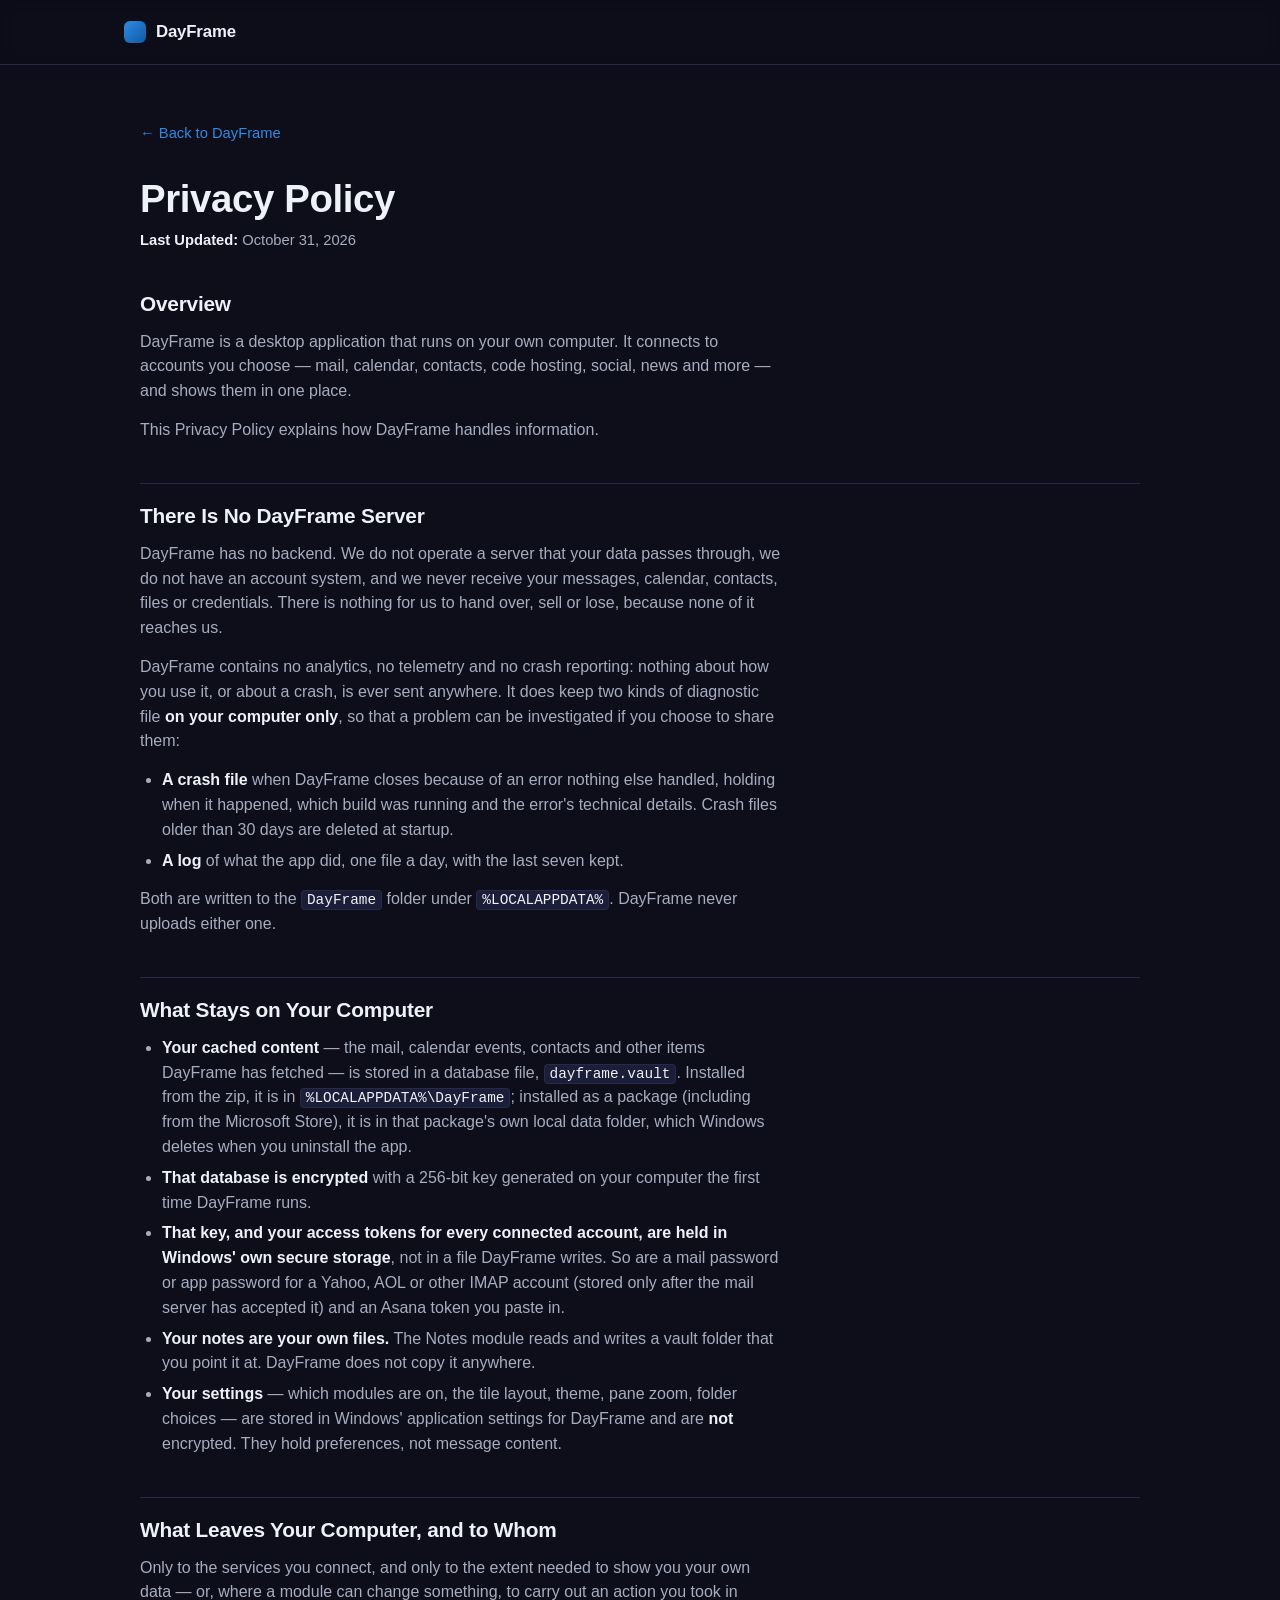
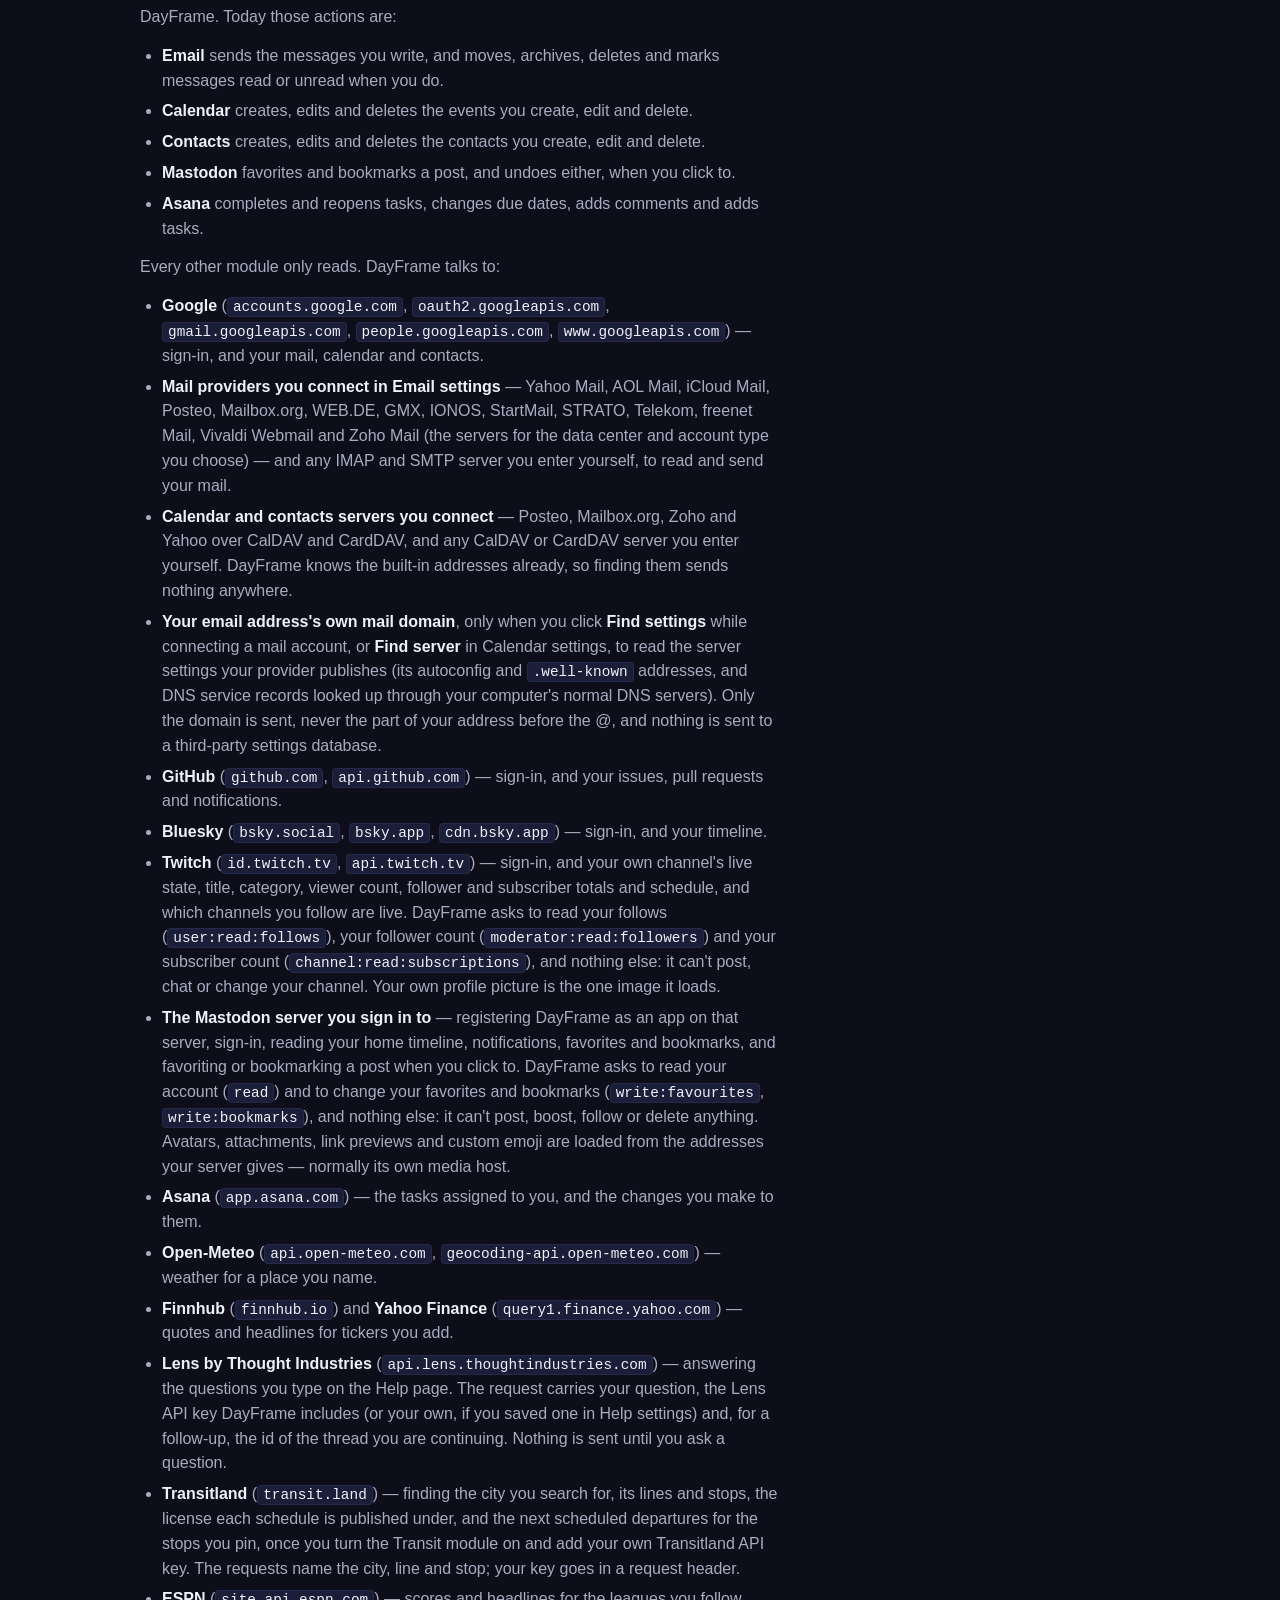
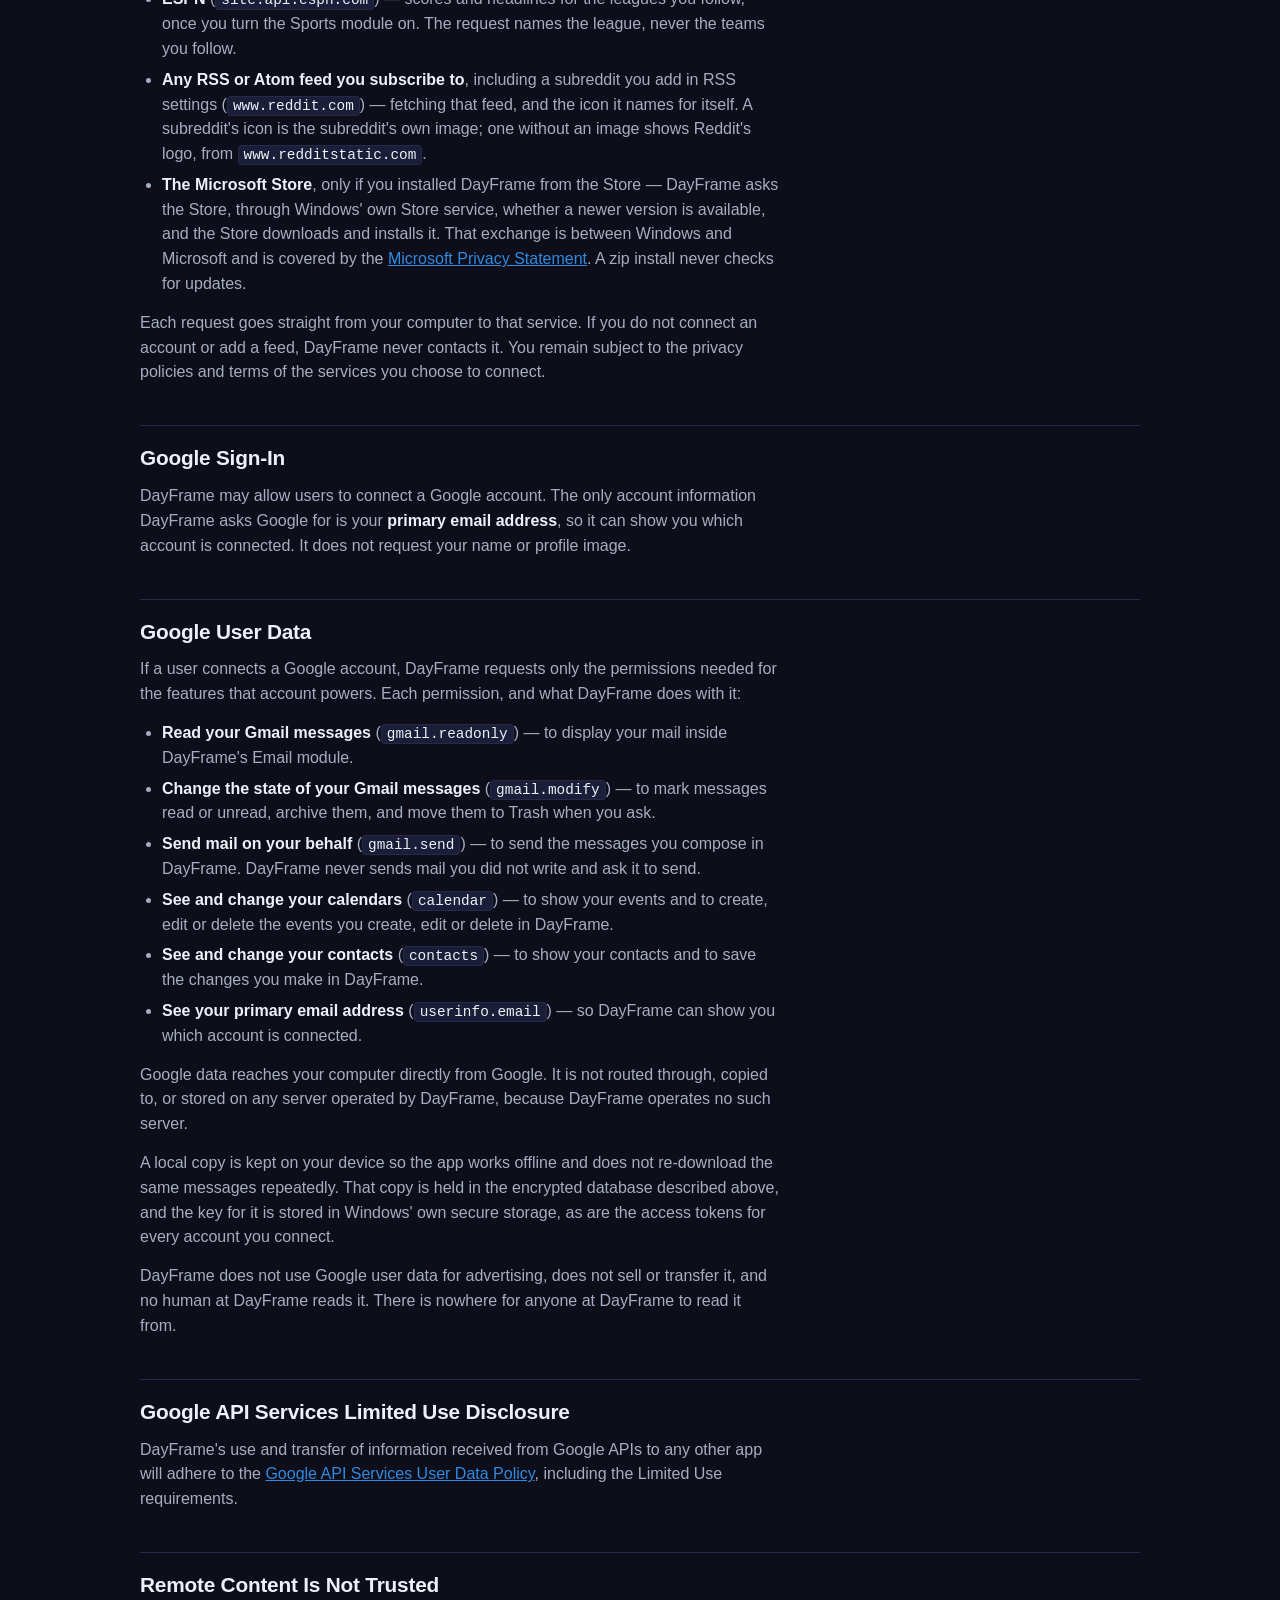
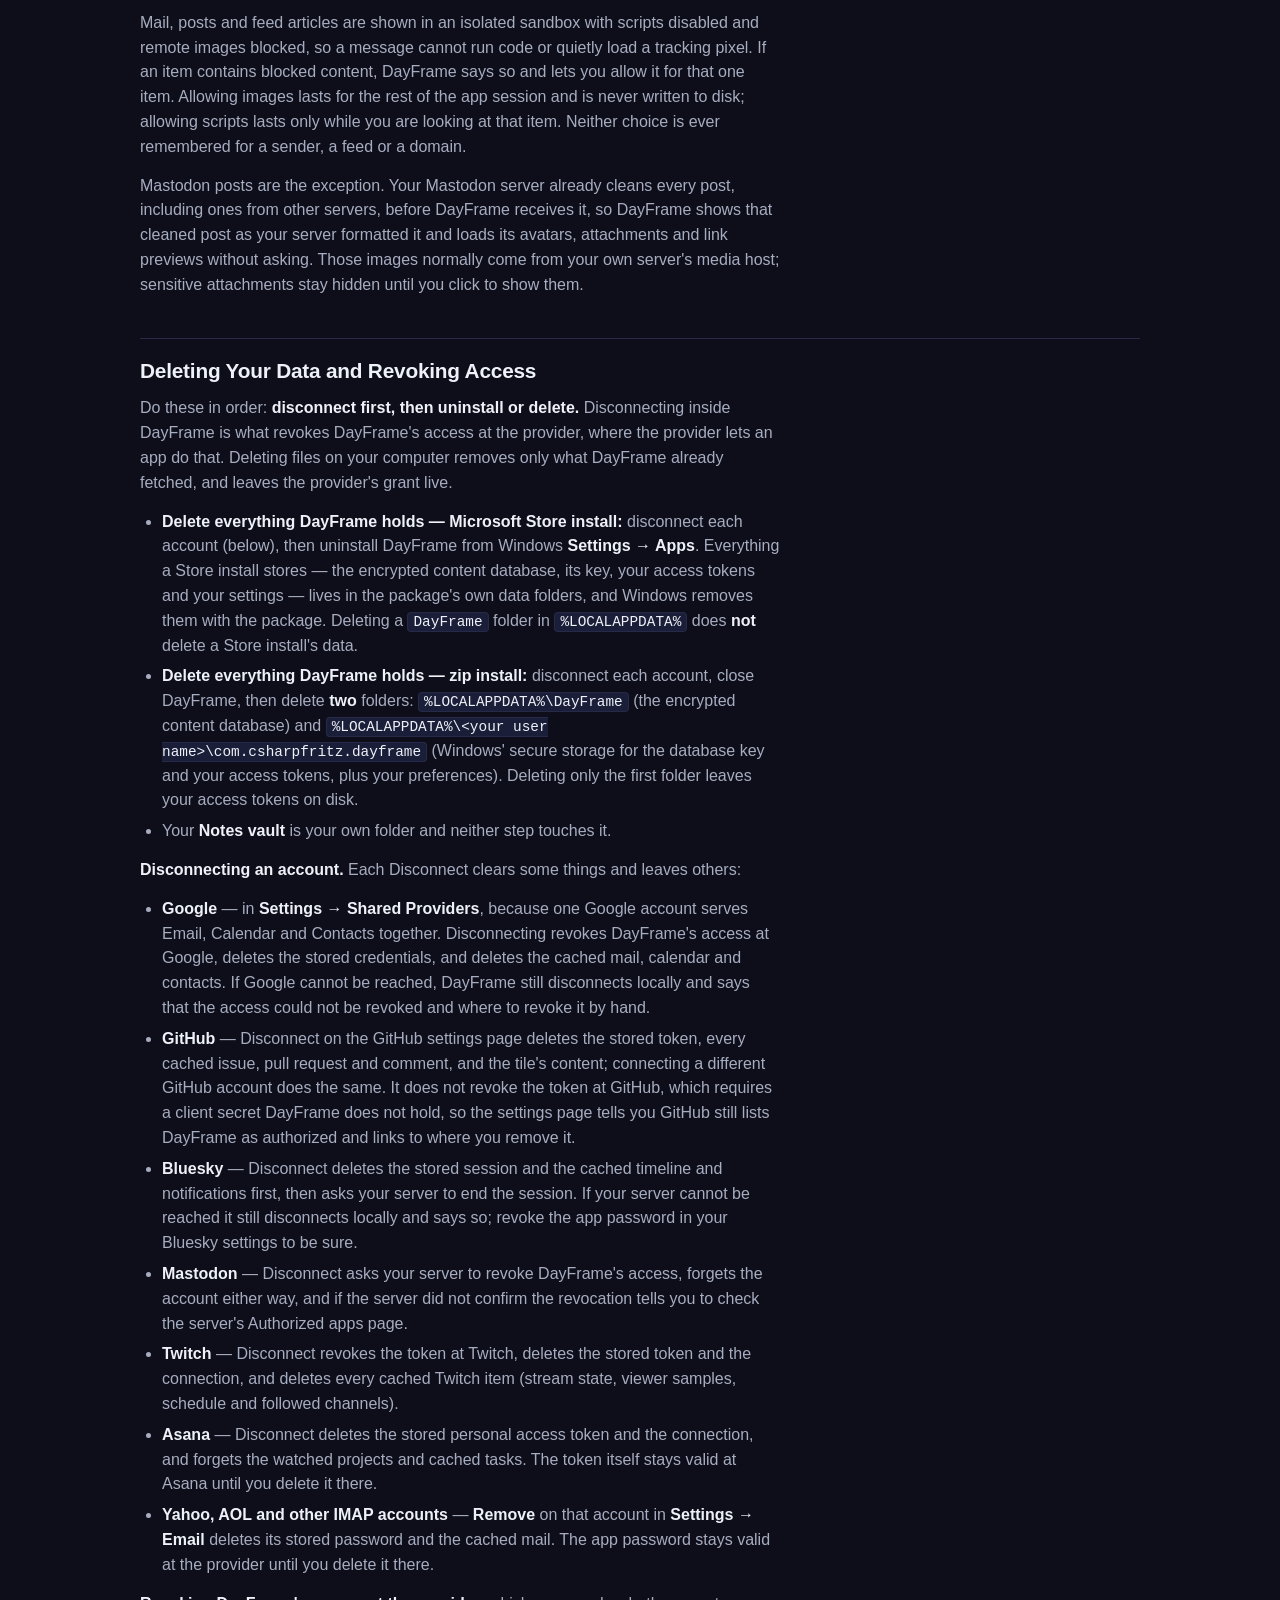
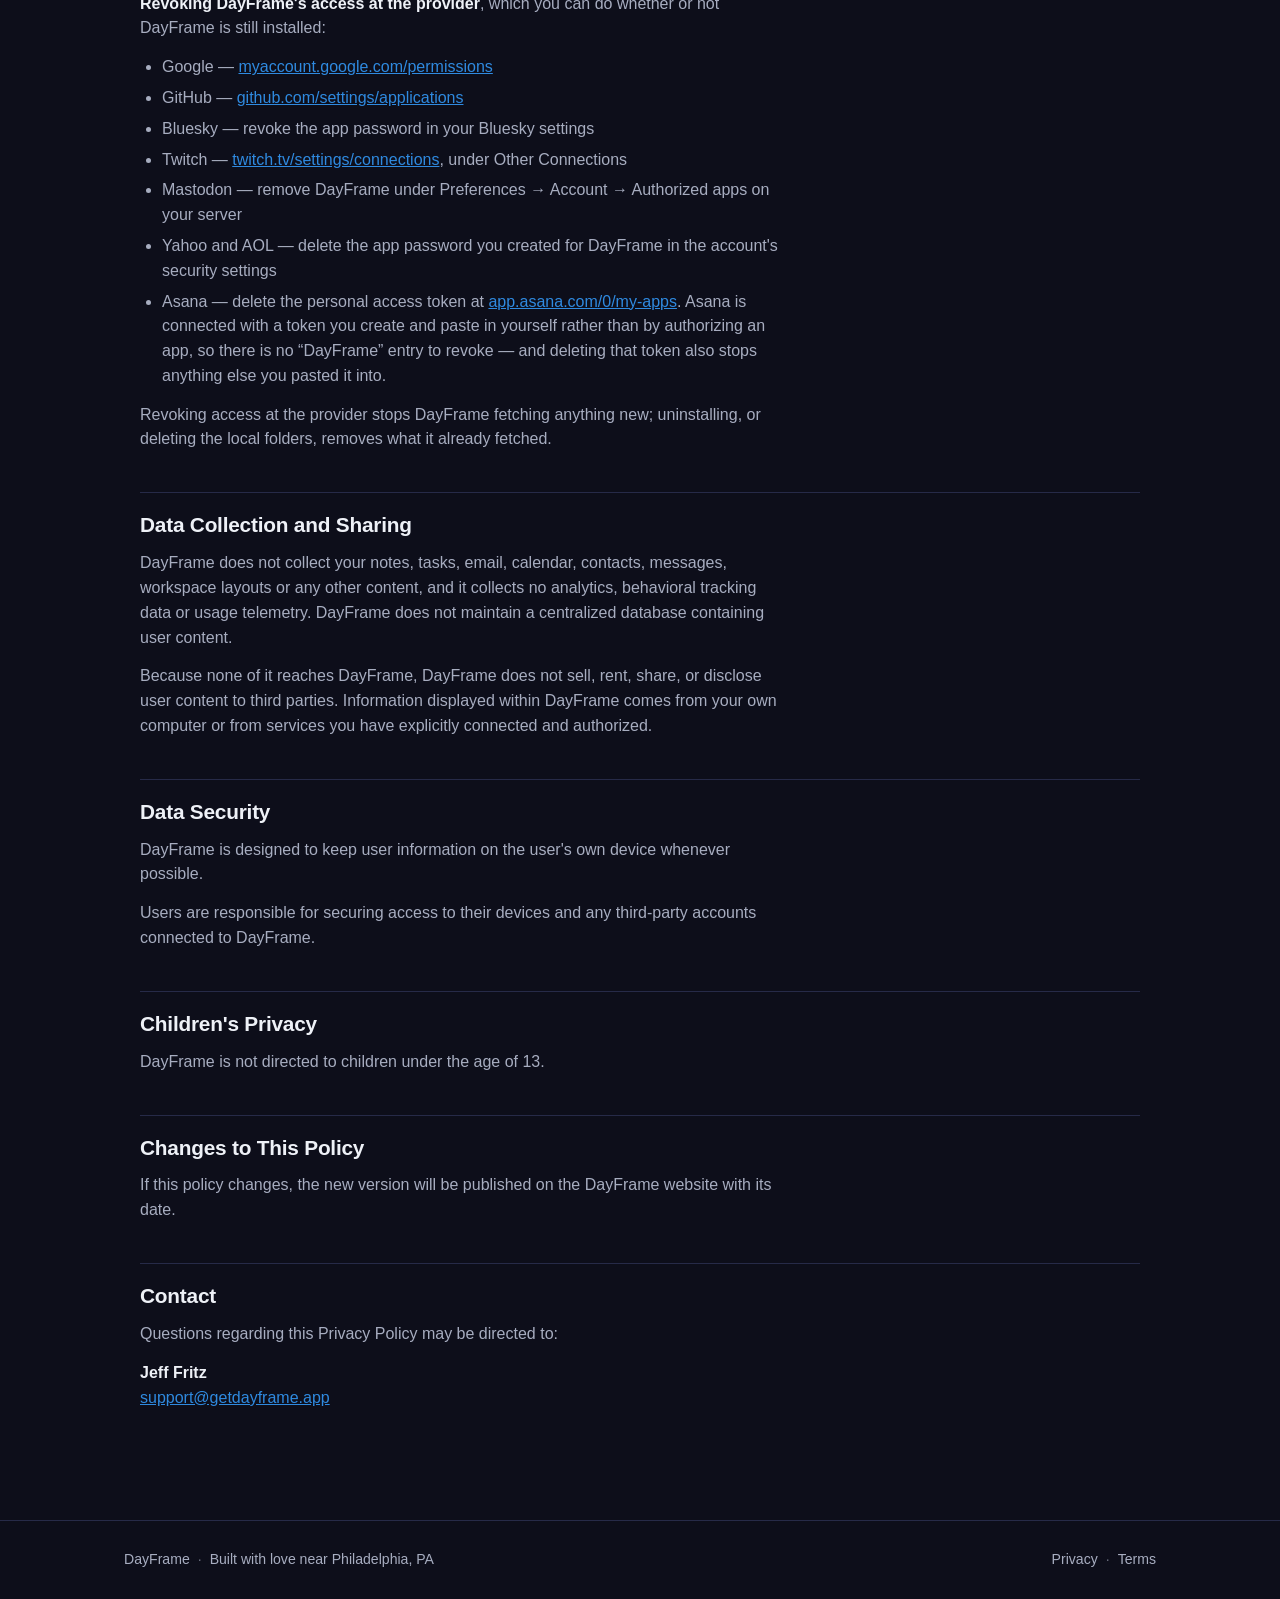
==== commit cab10bc6: "Describe 1.0 Preview 3: Transit, Bluesky thread pane, more mail providers What's new is rewritten fr" ====
--- a/site/privacy.html
+++ b/site/privacy.html
@@ -39,7 +39,7 @@
     <a class="back-link" href="index.html">&larr; Back to DayFrame</a>
 
     <h1>Privacy Policy</h1>
-    <p class="updated"><strong>Last Updated:</strong> October 27, 2026</p>
+    <p class="updated"><strong>Last Updated:</strong> October 31, 2026</p>
 
     <section>
       <h2>Overview</h2>
@@ -136,8 +136,9 @@
         </li>
         <li>
           <strong>Mail providers you connect in Email settings</strong> &mdash; Yahoo Mail, AOL Mail,
-          iCloud Mail, Posteo, Mailbox.org, WEB.DE, GMX, Telekom, freenet Mail, Vivaldi Webmail and
-          Zoho Mail (the servers for the data center and account type you choose) &mdash; and any
+          iCloud Mail, Posteo, Mailbox.org, WEB.DE, GMX, IONOS, StartMail, STRATO, Telekom, freenet
+          Mail, Vivaldi Webmail and Zoho Mail (the servers for the data center and account type you
+          choose) &mdash; and any
           IMAP and SMTP server you enter yourself, to read and send your mail.
         </li>
         <li>
@@ -200,13 +201,22 @@
           until you ask a question.
         </li>
         <li>
+          <strong>Transitland</strong> (<code>transit.land</code>) &mdash; finding the city you
+          search for, its lines and stops, the license each schedule is published under, and the
+          next scheduled departures for the stops you pin, once you turn the Transit module on and
+          add your own Transitland API key. The requests name the city, line and stop; your key
+          goes in a request header.
+        </li>
+        <li>
           <strong>ESPN</strong> (<code>site.api.espn.com</code>) &mdash; scores and headlines for the
           leagues you follow, once you turn the Sports module on. The request names the league,
           never the teams you follow.
         </li>
         <li>
           <strong>Any RSS or Atom feed you subscribe to</strong>, including a subreddit you add in
-          RSS settings (<code>www.reddit.com</code>) &mdash; fetching that feed.
+          RSS settings (<code>www.reddit.com</code>) &mdash; fetching that feed, and the icon it
+          names for itself. A subreddit's icon is the subreddit's own image; one without an image
+          shows Reddit's logo, from <code>www.redditstatic.com</code>.
         </li>
         <li>
           <strong>The Microsoft Store</strong>, only if you installed DayFrame from the Store
@@ -241,20 +251,21 @@
       </p>
       <ul>
         <li>
-          <strong>Read, change and send your Gmail messages</strong> (<code>gmail.modify</code>)
-          &mdash; to display your mail, mark messages read or unread, archive them and move them to
-          Trash when you ask, and send the messages you compose in DayFrame. DayFrame never sends
-          mail you did not write and ask it to send, and never permanently deletes a message.
-        </li>
-        <li>
-          <strong>See and change the events on your calendars</strong>
-          (<code>calendar.events</code>) &mdash; to show your events and to create, edit or delete
-          the events you create, edit or delete in DayFrame.
-        </li>
-        <li>
-          <strong>See the list of your calendars</strong> (<code>calendar.calendarlist.readonly</code>)
-          &mdash; so DayFrame knows which calendars to show. It cannot create, share or delete a
-          calendar.
+          <strong>Read your Gmail messages</strong> (<code>gmail.readonly</code>) &mdash; to display
+          your mail inside DayFrame's Email module.
+        </li>
+        <li>
+          <strong>Change the state of your Gmail messages</strong> (<code>gmail.modify</code>) &mdash;
+          to mark messages read or unread, archive them, and move them to Trash when you ask.
+        </li>
+        <li>
+          <strong>Send mail on your behalf</strong> (<code>gmail.send</code>) &mdash; to send the
+          messages you compose in DayFrame. DayFrame never sends mail you did not write and ask it
+          to send.
+        </li>
+        <li>
+          <strong>See and change your calendars</strong> (<code>calendar</code>) &mdash; to show your
+          events and to create, edit or delete the events you create, edit or delete in DayFrame.
         </li>
         <li>
           <strong>See and change your contacts</strong> (<code>contacts</code>) &mdash; to show your
@@ -278,24 +289,6 @@
       <p>
         DayFrame does not use Google user data for advertising, does not sell or transfer it, and no
         human at DayFrame reads it. There is nowhere for anyone at DayFrame to read it from.
-      </p>
-      <p>
-        <strong>Protection.</strong> Google data travels between Google and your computer over
-        HTTPS (TLS), and the local copy is encrypted as described above.
-      </p>
-      <p>
-        <strong>Retention and deletion.</strong> The local copy is kept for as long as your Google
-        account is connected. Disconnecting Google in Settings &rarr; Shared Providers deletes it,
-        together with the stored credentials, and revokes DayFrame's access at Google; uninstalling
-        DayFrame deletes it too (see &ldquo;Deleting Your Data and Revoking Access&rdquo; below).
-      </p>
-      <p>
-        <strong>Aggregated and anonymized data.</strong> DayFrame creates no aggregated, anonymized
-        or derived data set from Google user data. The only copy is the local one on your computer.
-      </p>
-      <p>
-        <strong>AI and machine learning.</strong> DayFrame does not use Google user data to develop,
-        improve or train any AI or machine-learning model, and does not send it to any AI service.
       </p>
     </section>
 
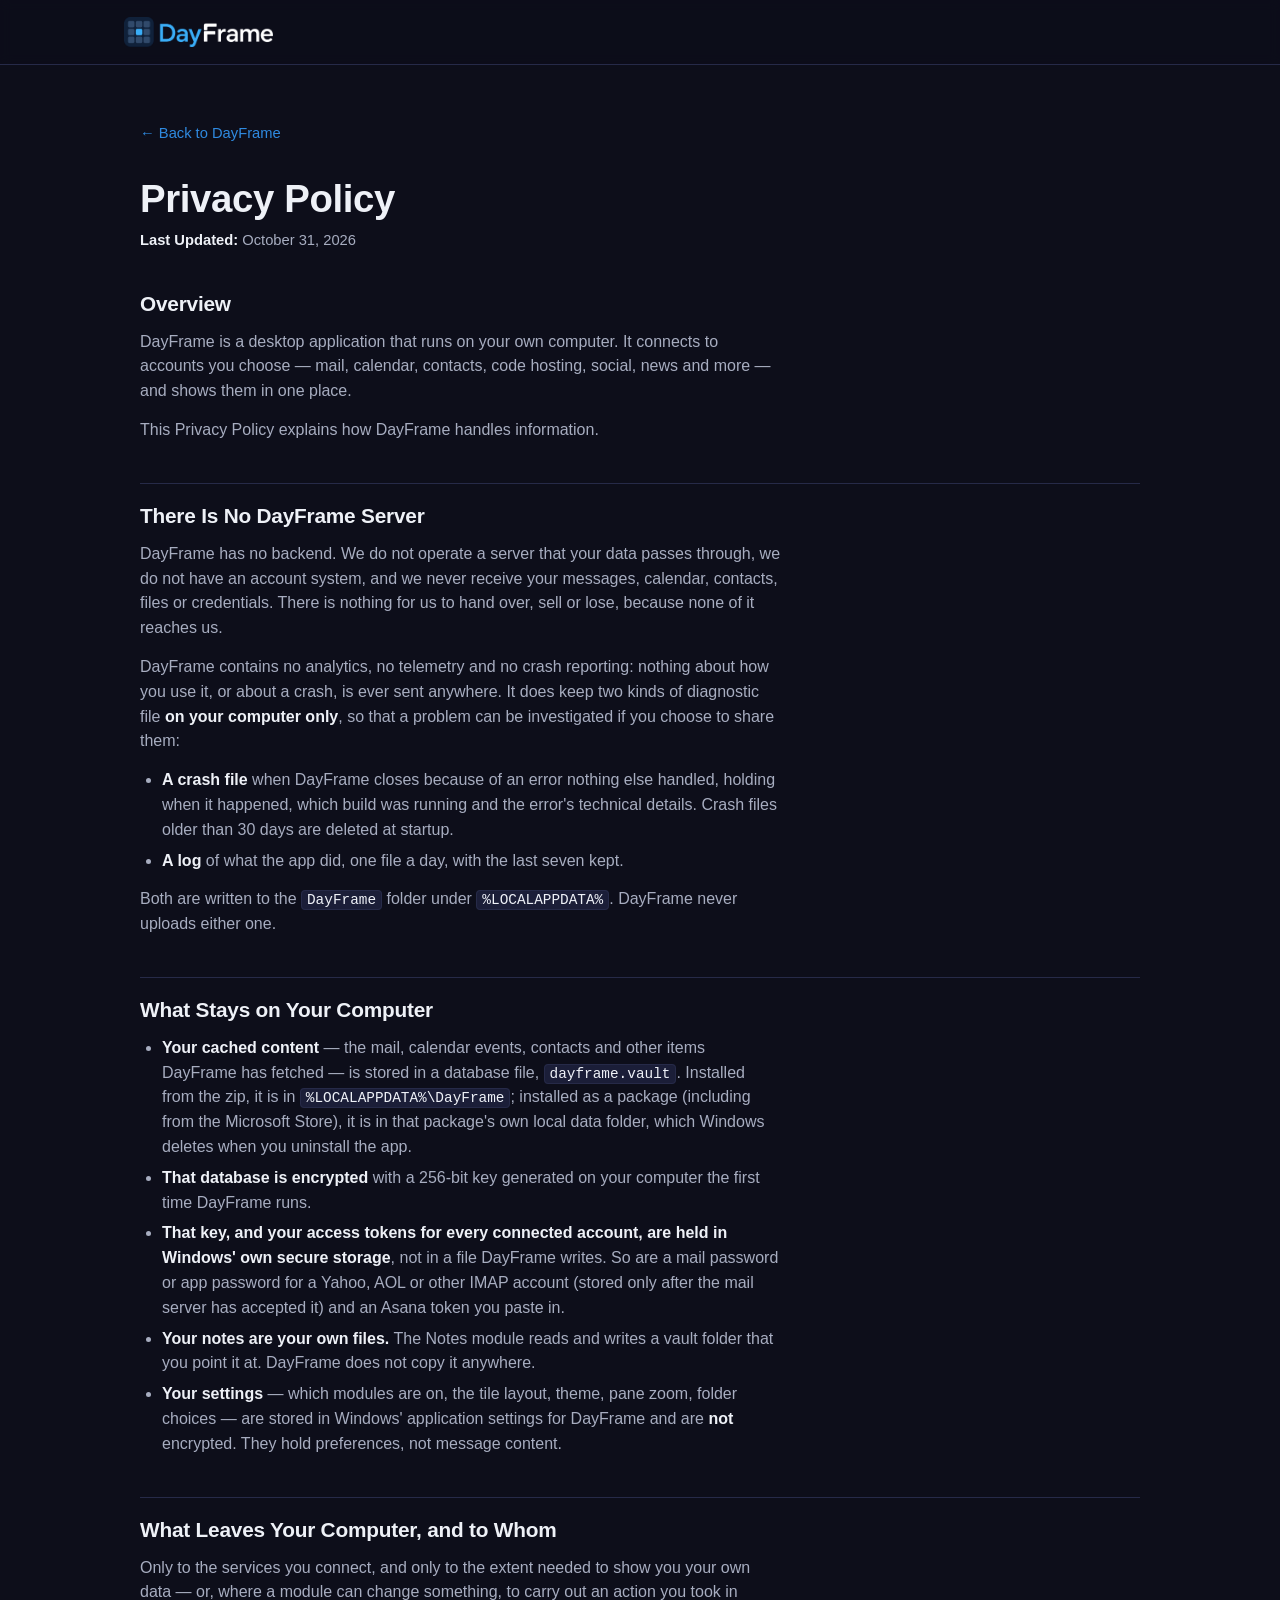
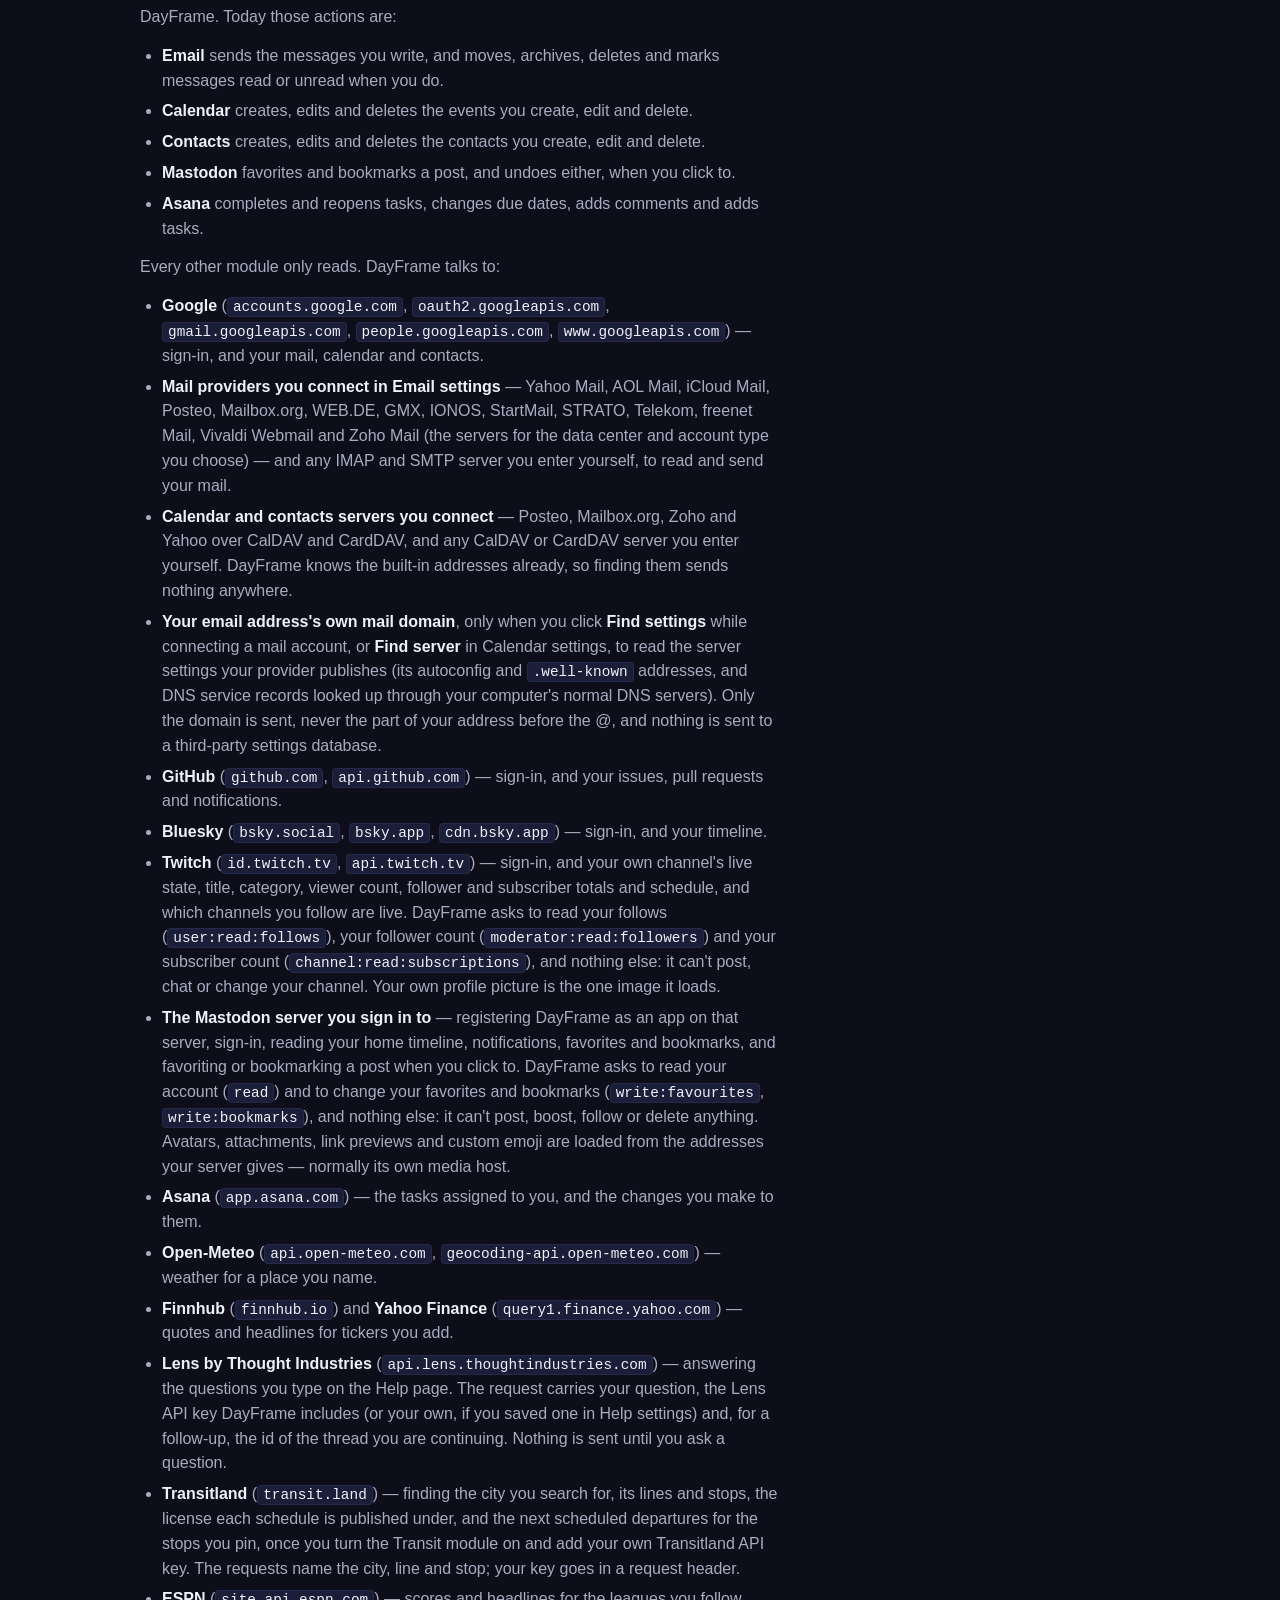
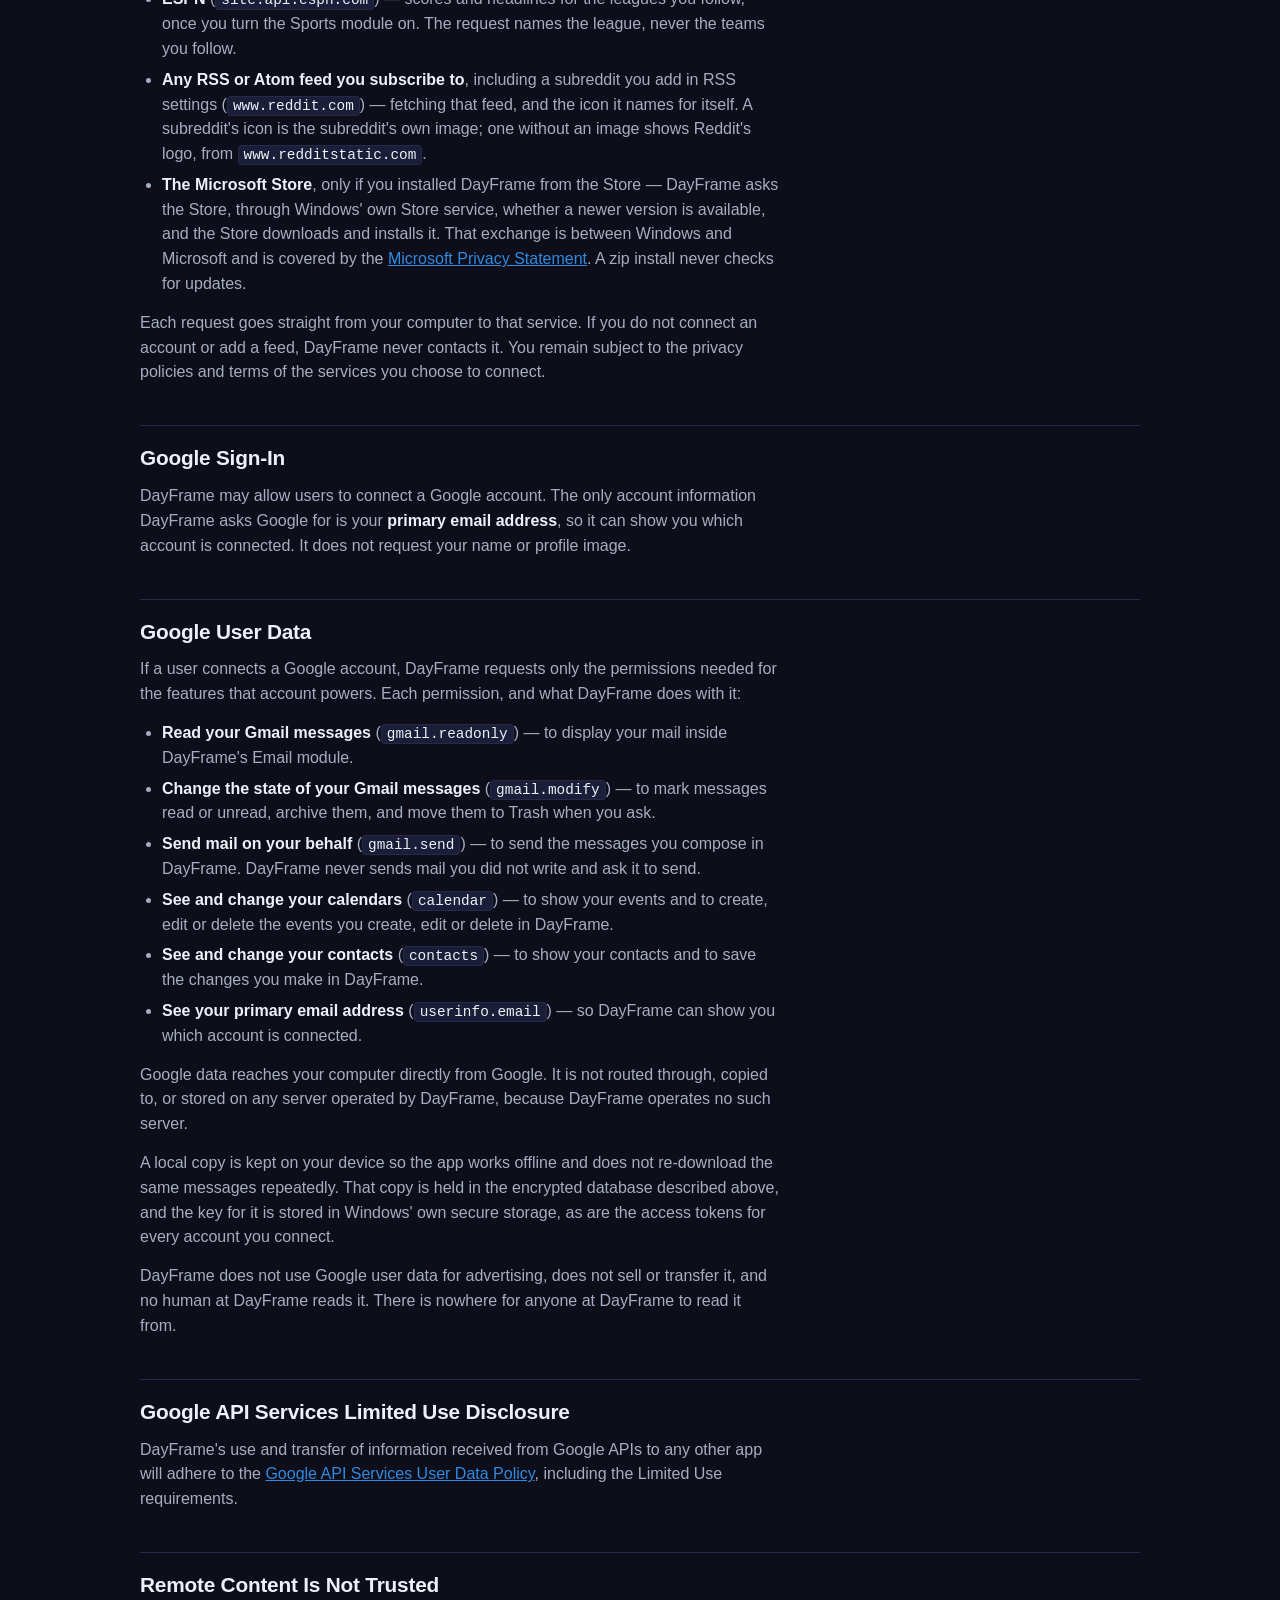
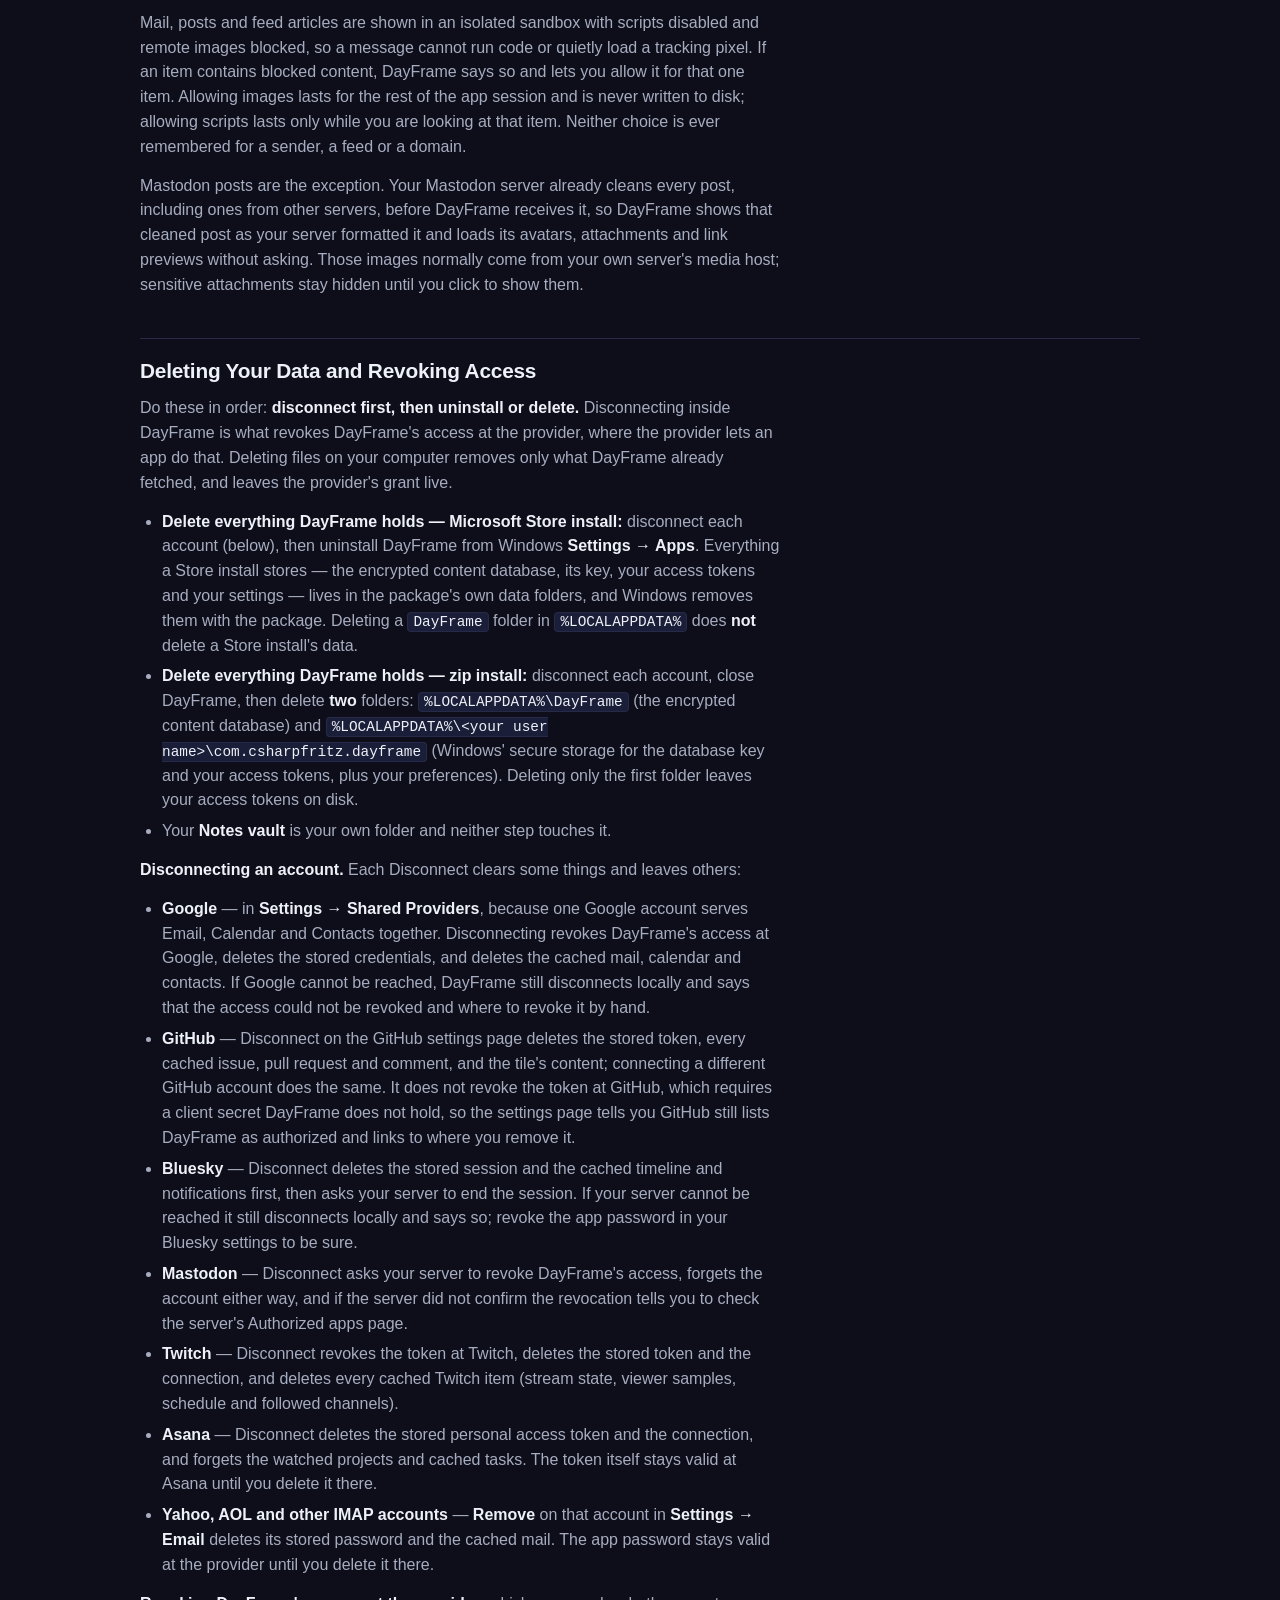
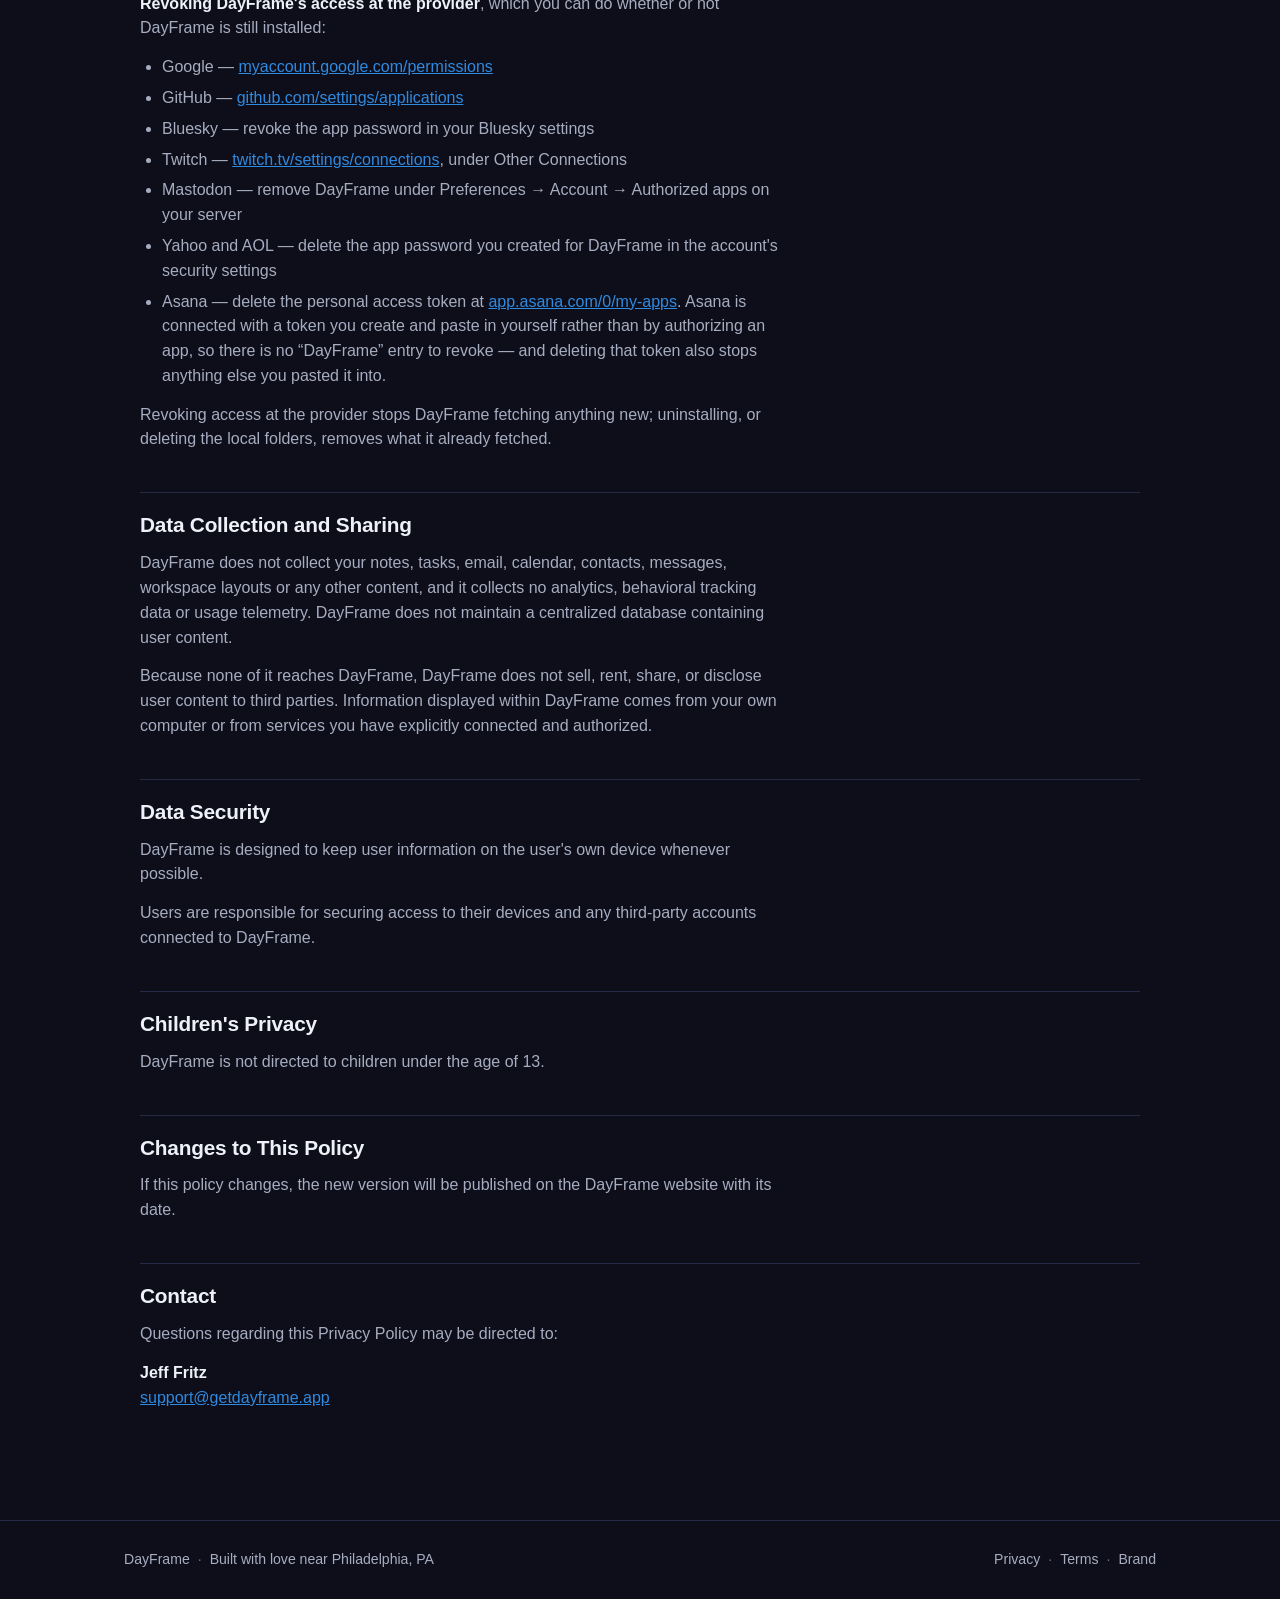
==== commit e60c326a: "Add a sitemap, a Branding page, the real wordmark in the header, and a Mac note - sitemap.xml and ro" ====
--- a/site/privacy.html
+++ b/site/privacy.html
@@ -19,6 +19,7 @@
 <meta property="og:description" content="How the local-first DayFrame app handles information, Google Sign-In, and connected services." />
 <meta property="og:image" content="https://getdayframe.app/img/og-image.png" />
 
+<link rel="canonical" href="https://getdayframe.app/privacy.html" />
 <link rel="stylesheet" href="css/style.css" />
 <script src="js/platform.js"></script>
 </head>
@@ -26,9 +27,8 @@
 
 <header class="site-header">
   <div class="wrap header-inner">
-    <a class="brand" href="index.html" style="text-decoration:none; color:inherit;">
-      <span class="brand-mark" aria-hidden="true"></span>
-      <span class="brand-name">DayFrame</span>
+    <a class="brand" href="index.html">
+      <img class="brand-wordmark" src="img/brand/dayframe-wordmark-dark-700.png" alt="DayFrame" width="700" height="141" />
     </a>
     <a class="pill store-only" href="https://apps.microsoft.com/detail/9MW9FNK1H1N3" target="_blank" rel="noopener">Get it from the Microsoft Store</a>
   </div>
@@ -474,6 +474,8 @@
       <a href="privacy.html">Privacy</a>
       <span class="dot" aria-hidden="true">·</span>
       <a href="terms.html">Terms</a>
+      <span class="dot" aria-hidden="true">·</span>
+      <a href="branding.html">Brand</a>
     </span>
   </div>
 </footer>
--- a/site/css/style.css
+++ b/site/css/style.css
@@ -59,27 +59,24 @@
   display: flex;
   align-items: center;
   justify-content: space-between;
+  gap: 12px;
   height: 64px;
 }
 
 .brand {
   display: flex;
   align-items: center;
-  gap: 10px;
-}
-
-.brand-mark {
-  width: 22px;
-  height: 22px;
   border-radius: 6px;
-  background: linear-gradient(135deg, var(--tile-blue-light), var(--tile-blue-dark));
-  flex: none;
-}
-
-.brand-name {
-  font-weight: 600;
-  font-size: 1.05rem;
-  letter-spacing: -0.01em;
+}
+
+.brand:focus-visible {
+  outline: 2px solid var(--tile-blue-light);
+  outline-offset: 4px;
+}
+
+.brand-wordmark {
+  height: 30px;
+  width: auto;
 }
 
 .header-link {
@@ -752,6 +749,149 @@
   padding: 1px 5px;
 }
 
+/* Brand assets page */
+
+.brand-page section > p {
+  margin-bottom: 20px;
+}
+
+.brand-grid {
+  display: grid;
+  gap: 20px;
+  margin: 0 0 20px;
+}
+
+.brand-grid-2 {
+  grid-template-columns: repeat(2, 1fr);
+}
+
+.brand-grid-3 {
+  grid-template-columns: repeat(3, 1fr);
+}
+
+.brand-grid-4 {
+  grid-template-columns: repeat(4, 1fr);
+}
+
+.brand-card {
+  margin: 0;
+  background: var(--bg-elev);
+  border: 1px solid var(--border);
+  border-radius: var(--radius);
+  overflow: hidden;
+}
+
+.brand-swatch {
+  display: flex;
+  align-items: center;
+  justify-content: center;
+  padding: 36px 28px;
+  min-height: 160px;
+}
+
+.brand-swatch img {
+  width: 100%;
+  height: auto;
+}
+
+.brand-swatch-mark img {
+  width: 96px;
+}
+
+.brand-swatch-light {
+  background: #ffffff;
+}
+
+.brand-swatch-dark {
+  background: var(--bg);
+}
+
+.brand-swatch-blue {
+  background: var(--tile-blue);
+}
+
+.brand-card figcaption {
+  display: flex;
+  flex-wrap: wrap;
+  align-items: center;
+  justify-content: space-between;
+  gap: 8px 16px;
+  padding: 14px 18px;
+  border-top: 1px solid var(--border);
+  font-size: 0.92rem;
+}
+
+.brand-downloads {
+  display: flex;
+  flex-wrap: wrap;
+  gap: 6px 16px;
+}
+
+.brand-page .brand-downloads a {
+  font-weight: 600;
+  text-decoration: none;
+}
+
+.brand-page .brand-downloads a:hover {
+  text-decoration: underline;
+}
+
+.brand-downloads-row {
+  font-size: 0.92rem;
+}
+
+.brand-color {
+  display: flex;
+  flex-direction: column;
+  gap: 4px;
+  background: var(--bg-elev);
+  border: 1px solid var(--border);
+  border-radius: var(--radius);
+  padding: 12px 12px 14px;
+  font-size: 0.92rem;
+}
+
+.brand-color-chip {
+  display: block;
+  height: 64px;
+  border-radius: 6px;
+  margin-bottom: 8px;
+  box-shadow: inset 0 0 0 1px rgba(255, 255, 255, 0.12);
+}
+
+.brand-color code {
+  align-self: flex-start;
+}
+
+@media (max-width: 860px) {
+  .brand-grid-2,
+  .brand-grid-3 {
+    grid-template-columns: 1fr;
+  }
+
+  .brand-grid-4 {
+    grid-template-columns: repeat(2, 1fr);
+  }
+}
+
+/* "Coming soon" note for the Mac version, under the hero actions */
+
+.mac-soon {
+  display: flex;
+  align-items: center;
+  gap: 10px;
+  margin: 18px 0 0;
+  font-size: 0.95rem;
+  font-weight: 600;
+  color: var(--text-muted);
+}
+
+.mac-soon .pill {
+  font-size: 0.7rem;
+  text-transform: uppercase;
+  letter-spacing: 0.06em;
+}
+
 .back-link {
   display: inline-block;
   margin-bottom: 32px;
@@ -805,6 +945,10 @@
 @media (max-width: 420px) {
   .header-inner {
     height: 56px;
+  }
+
+  .brand-wordmark {
+    height: 24px;
   }
 
   .header-links {
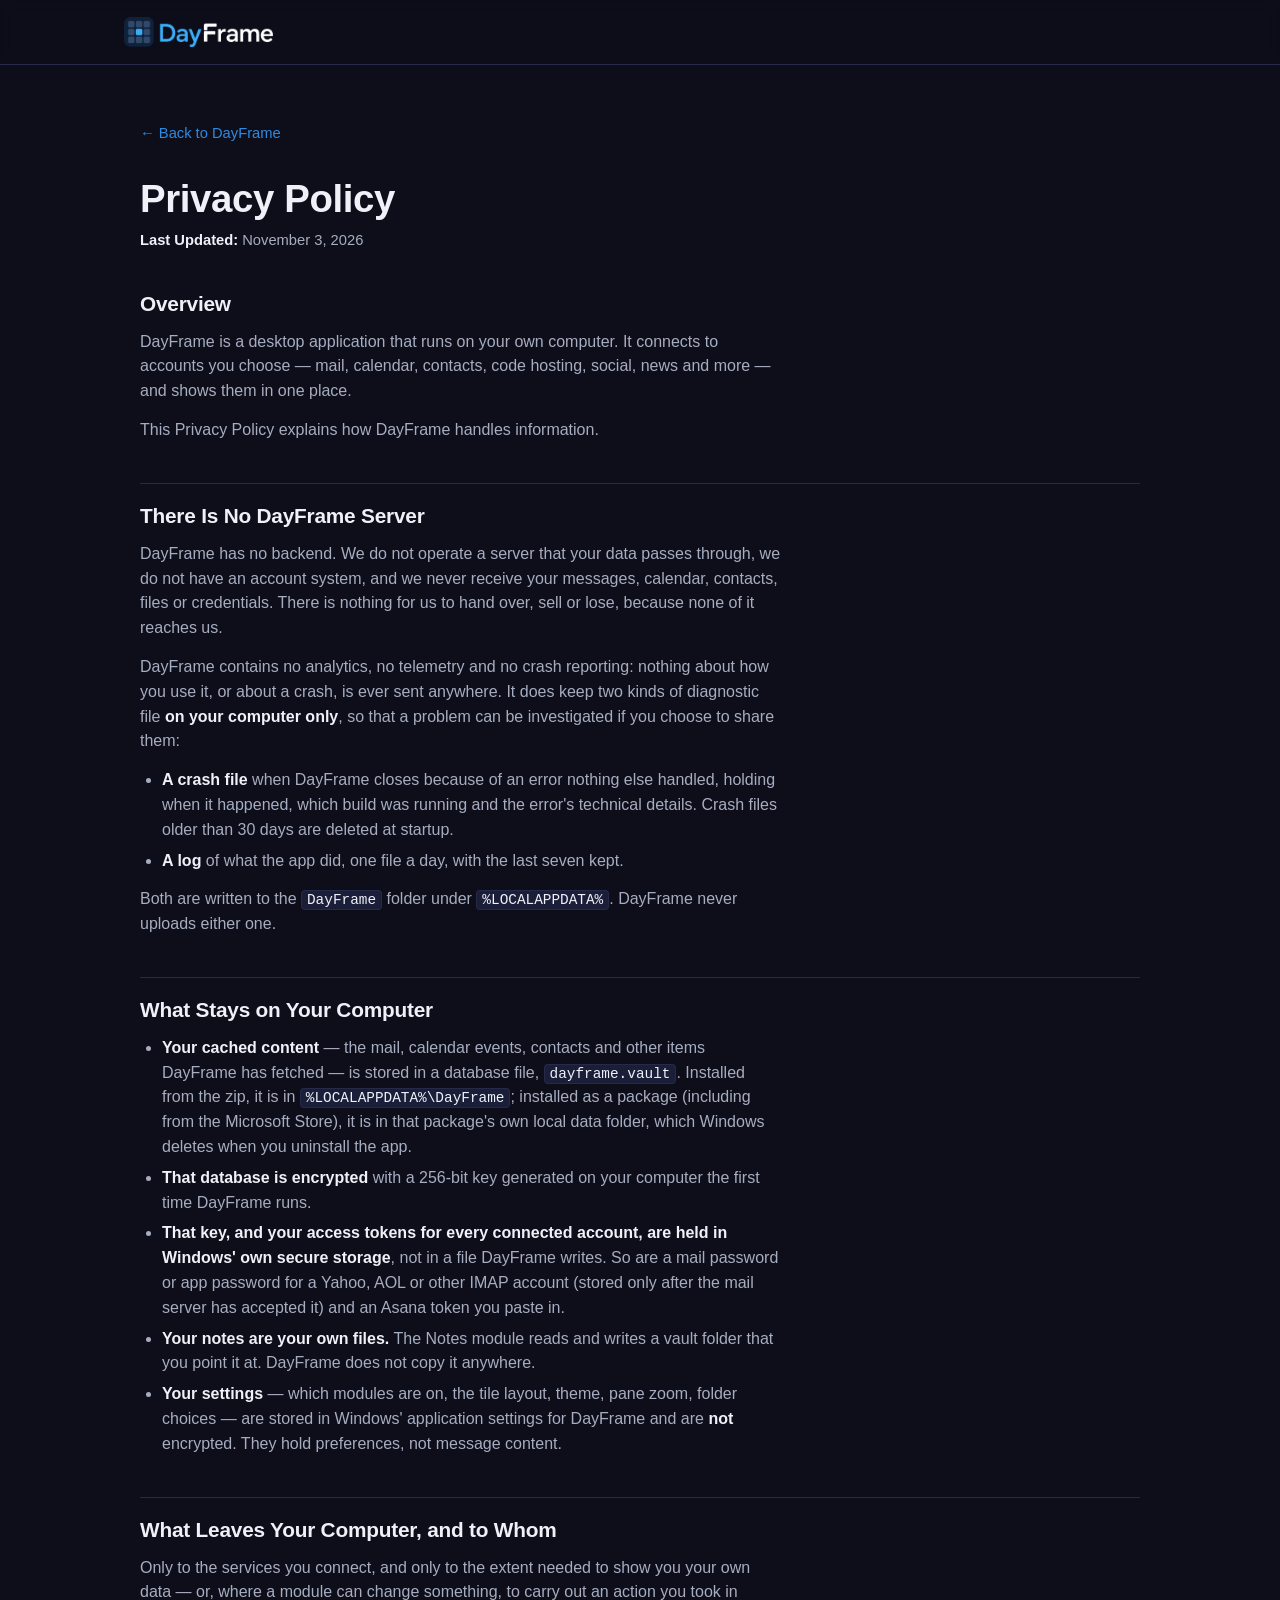
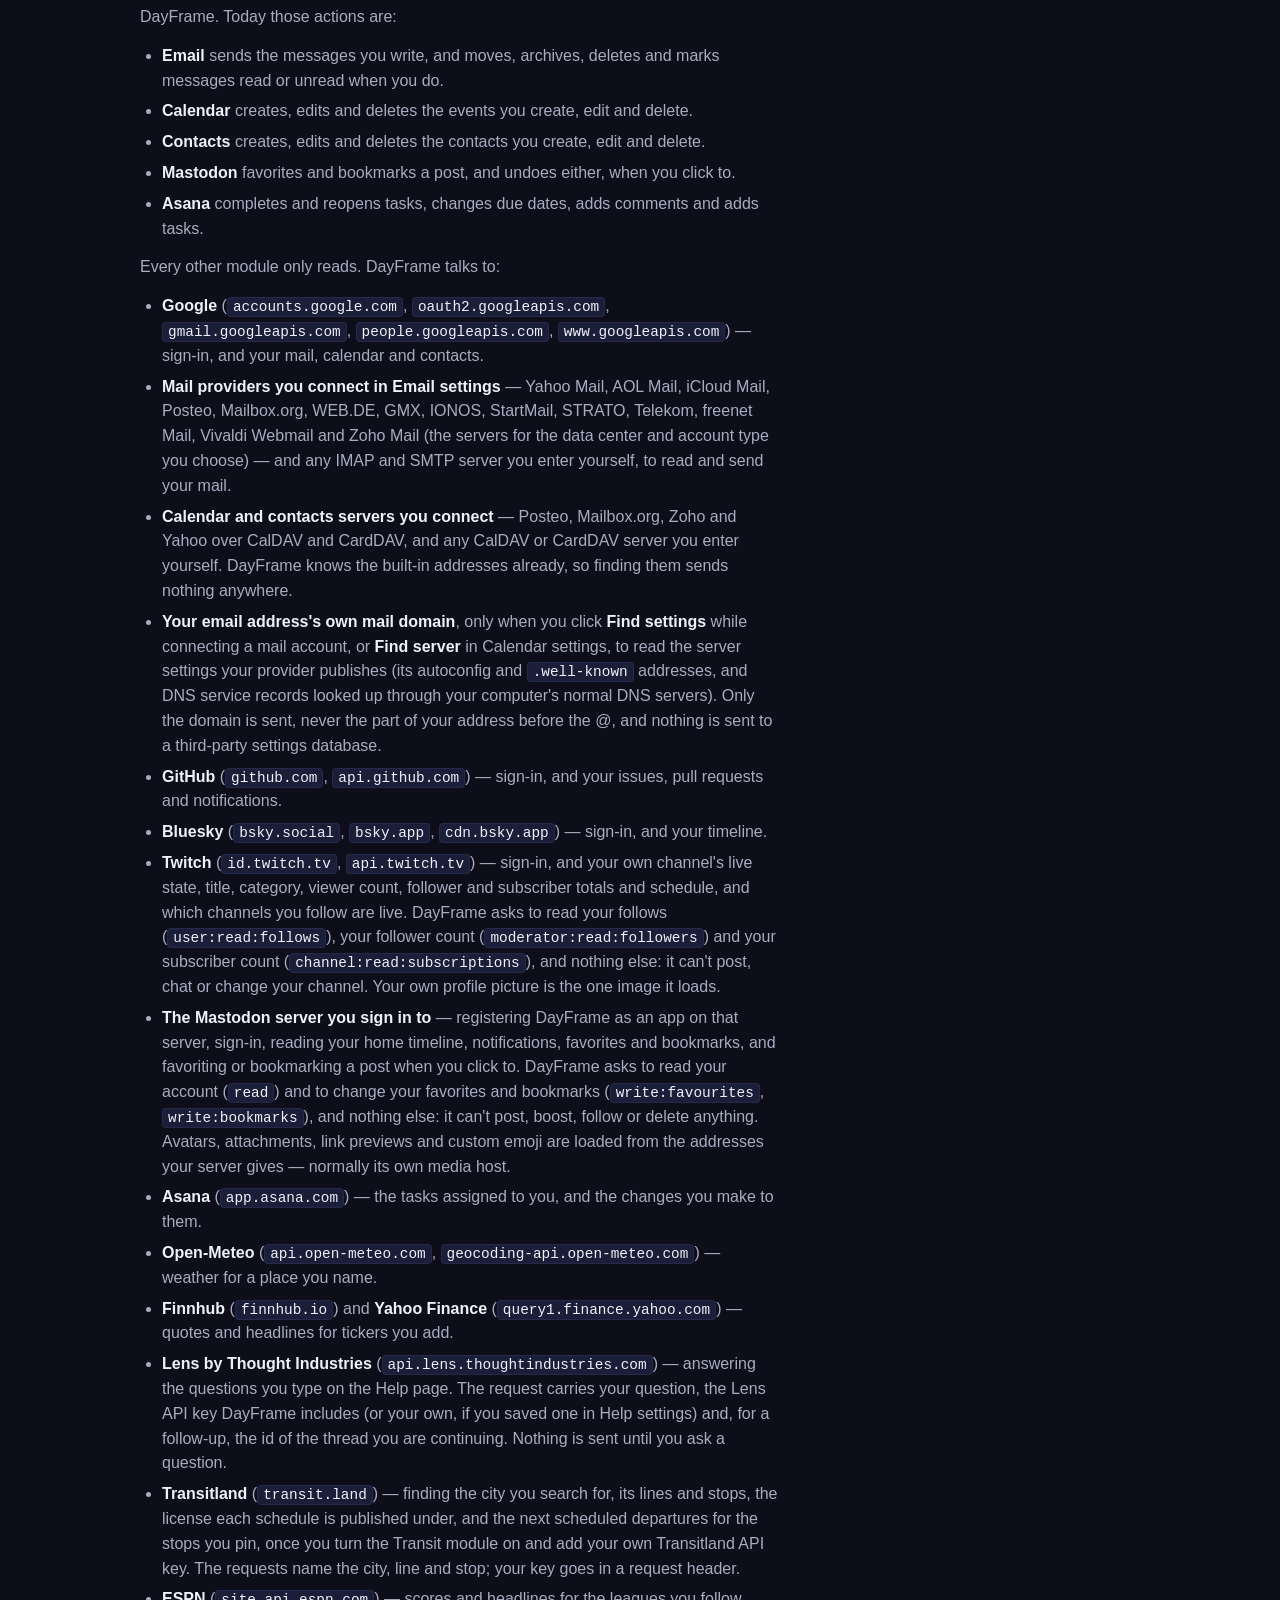
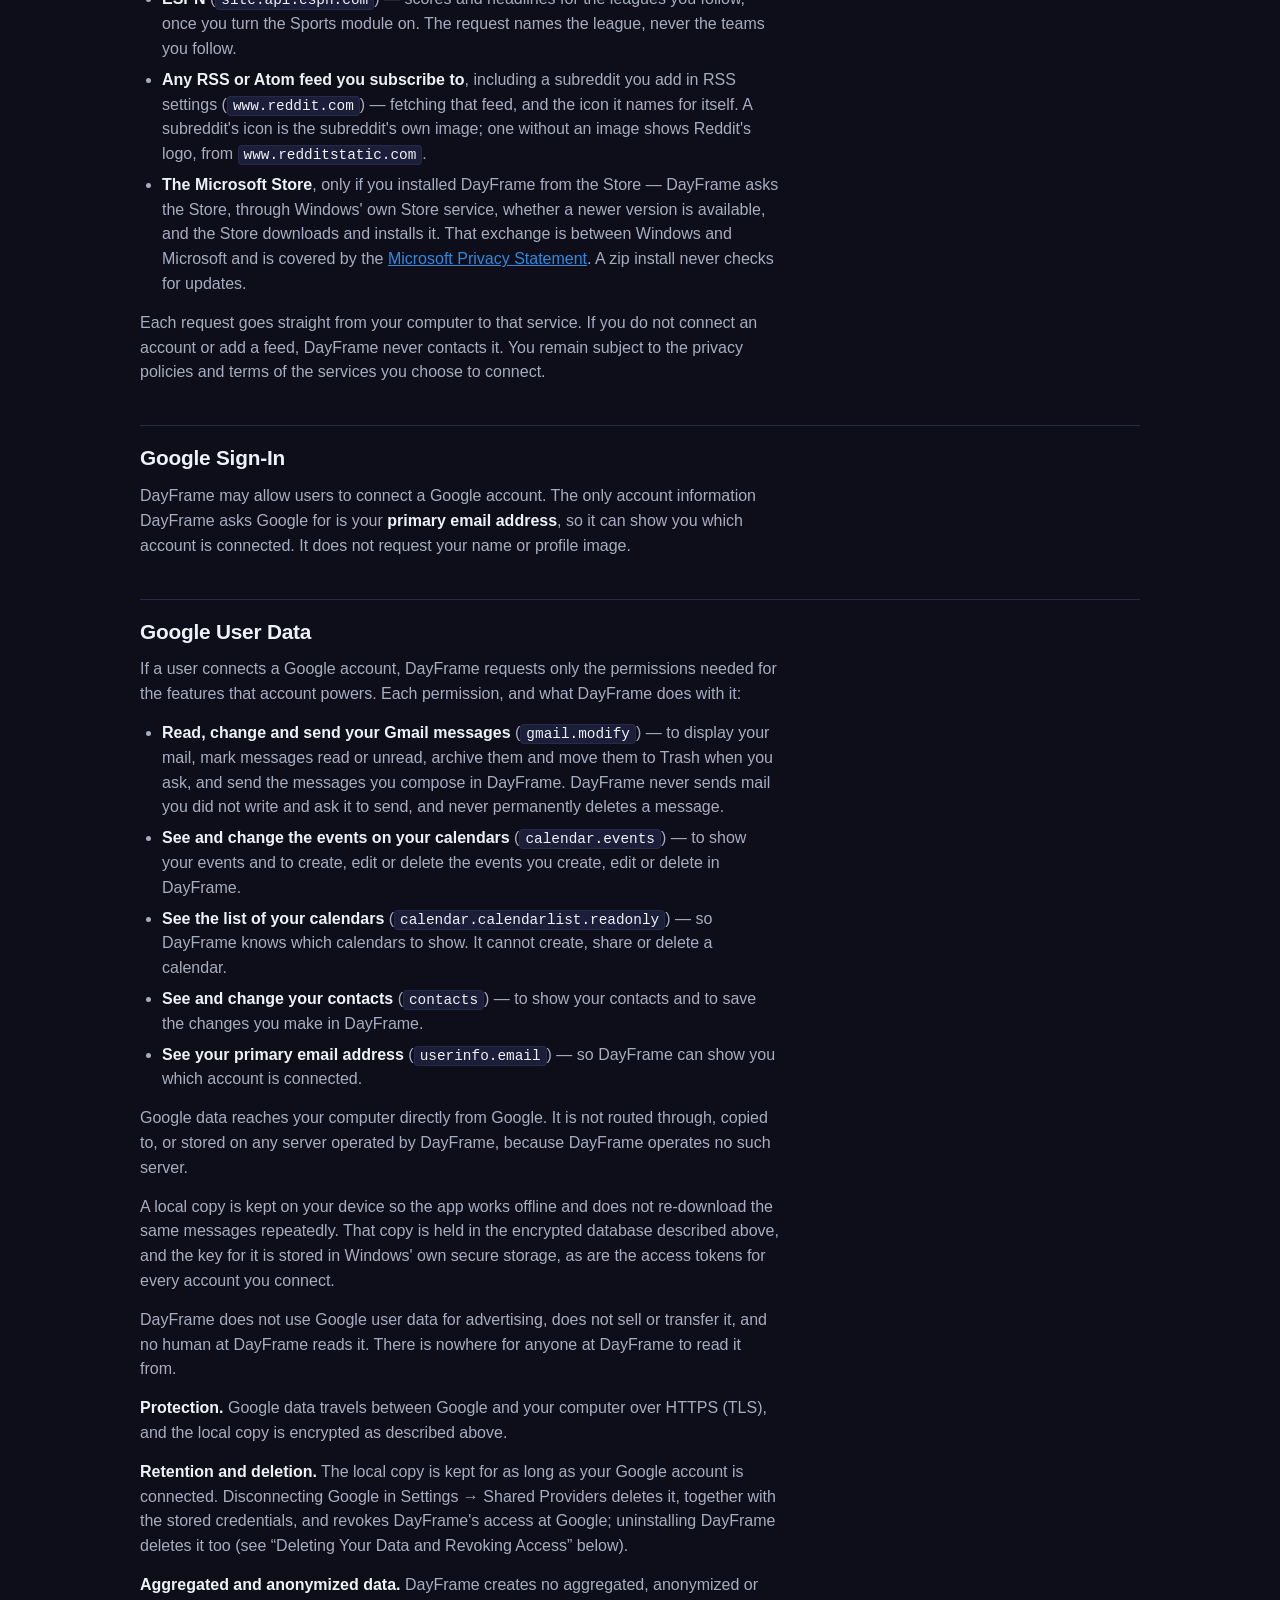
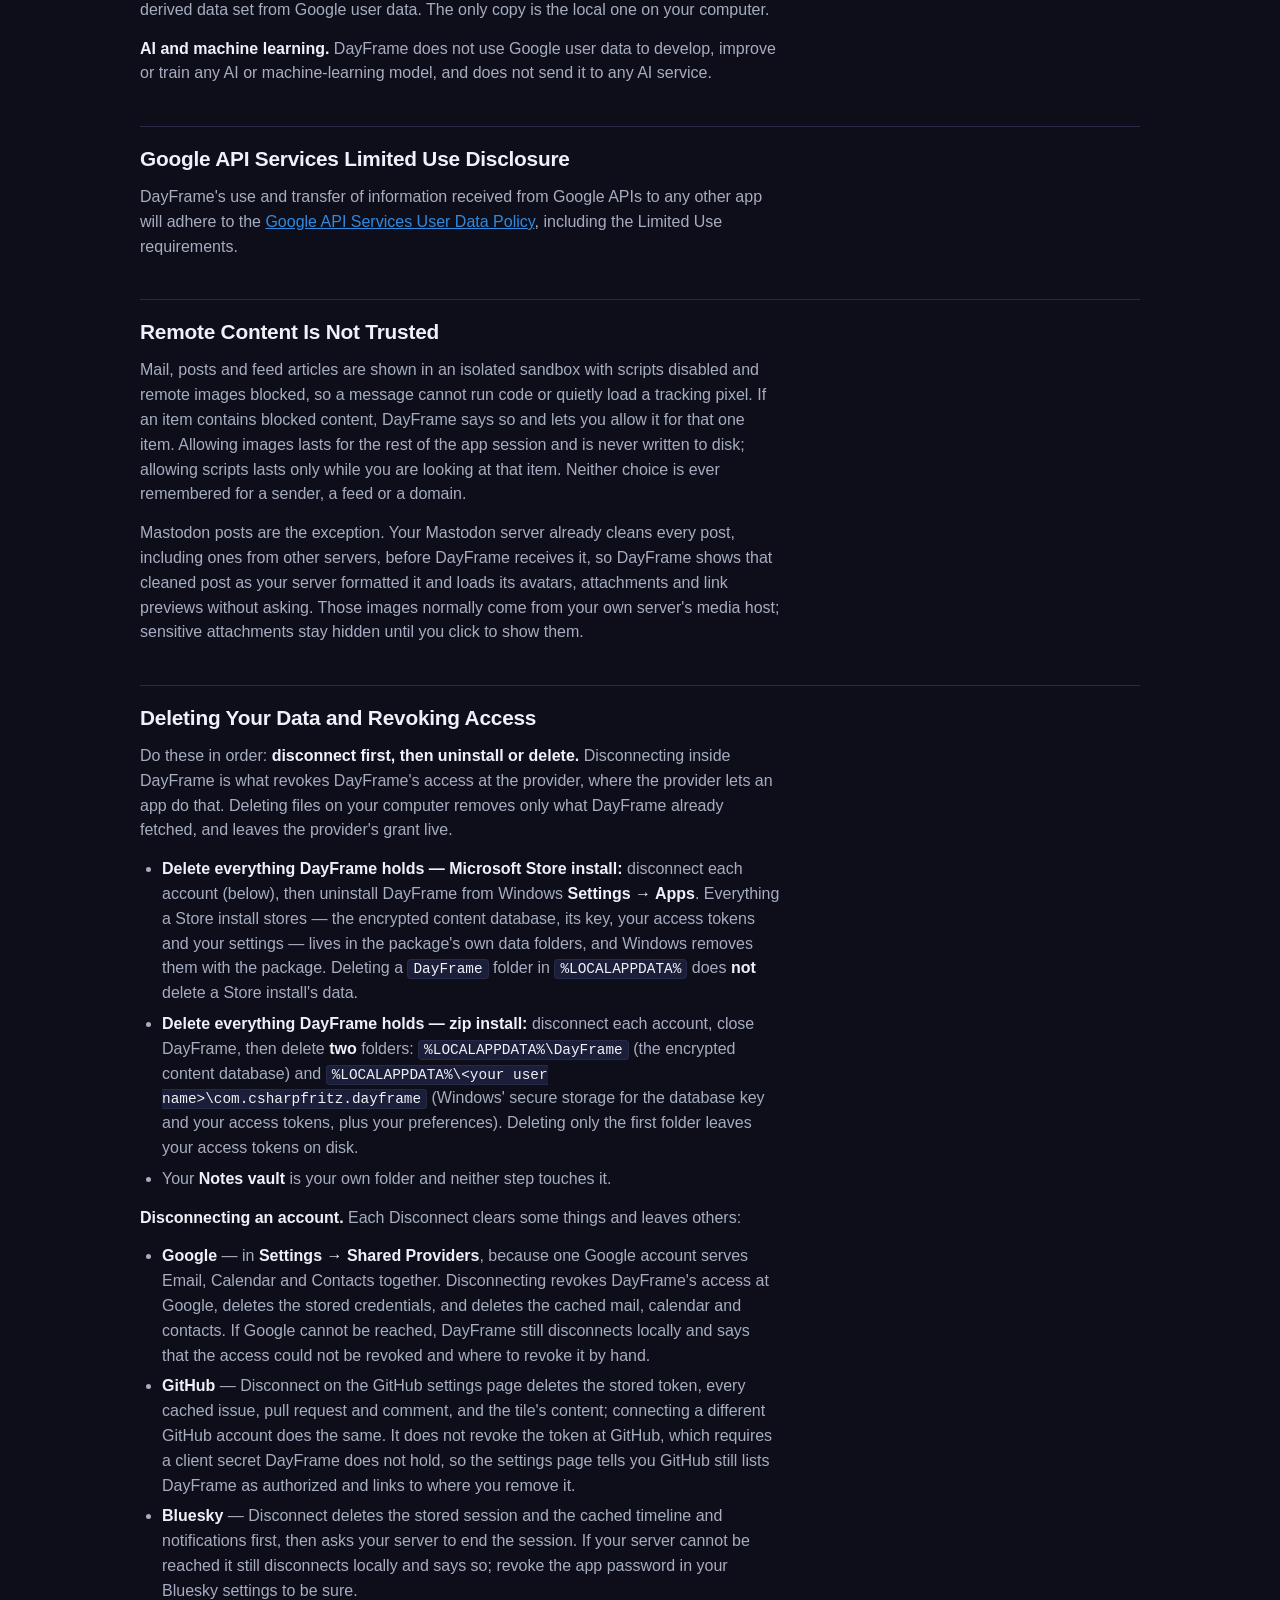
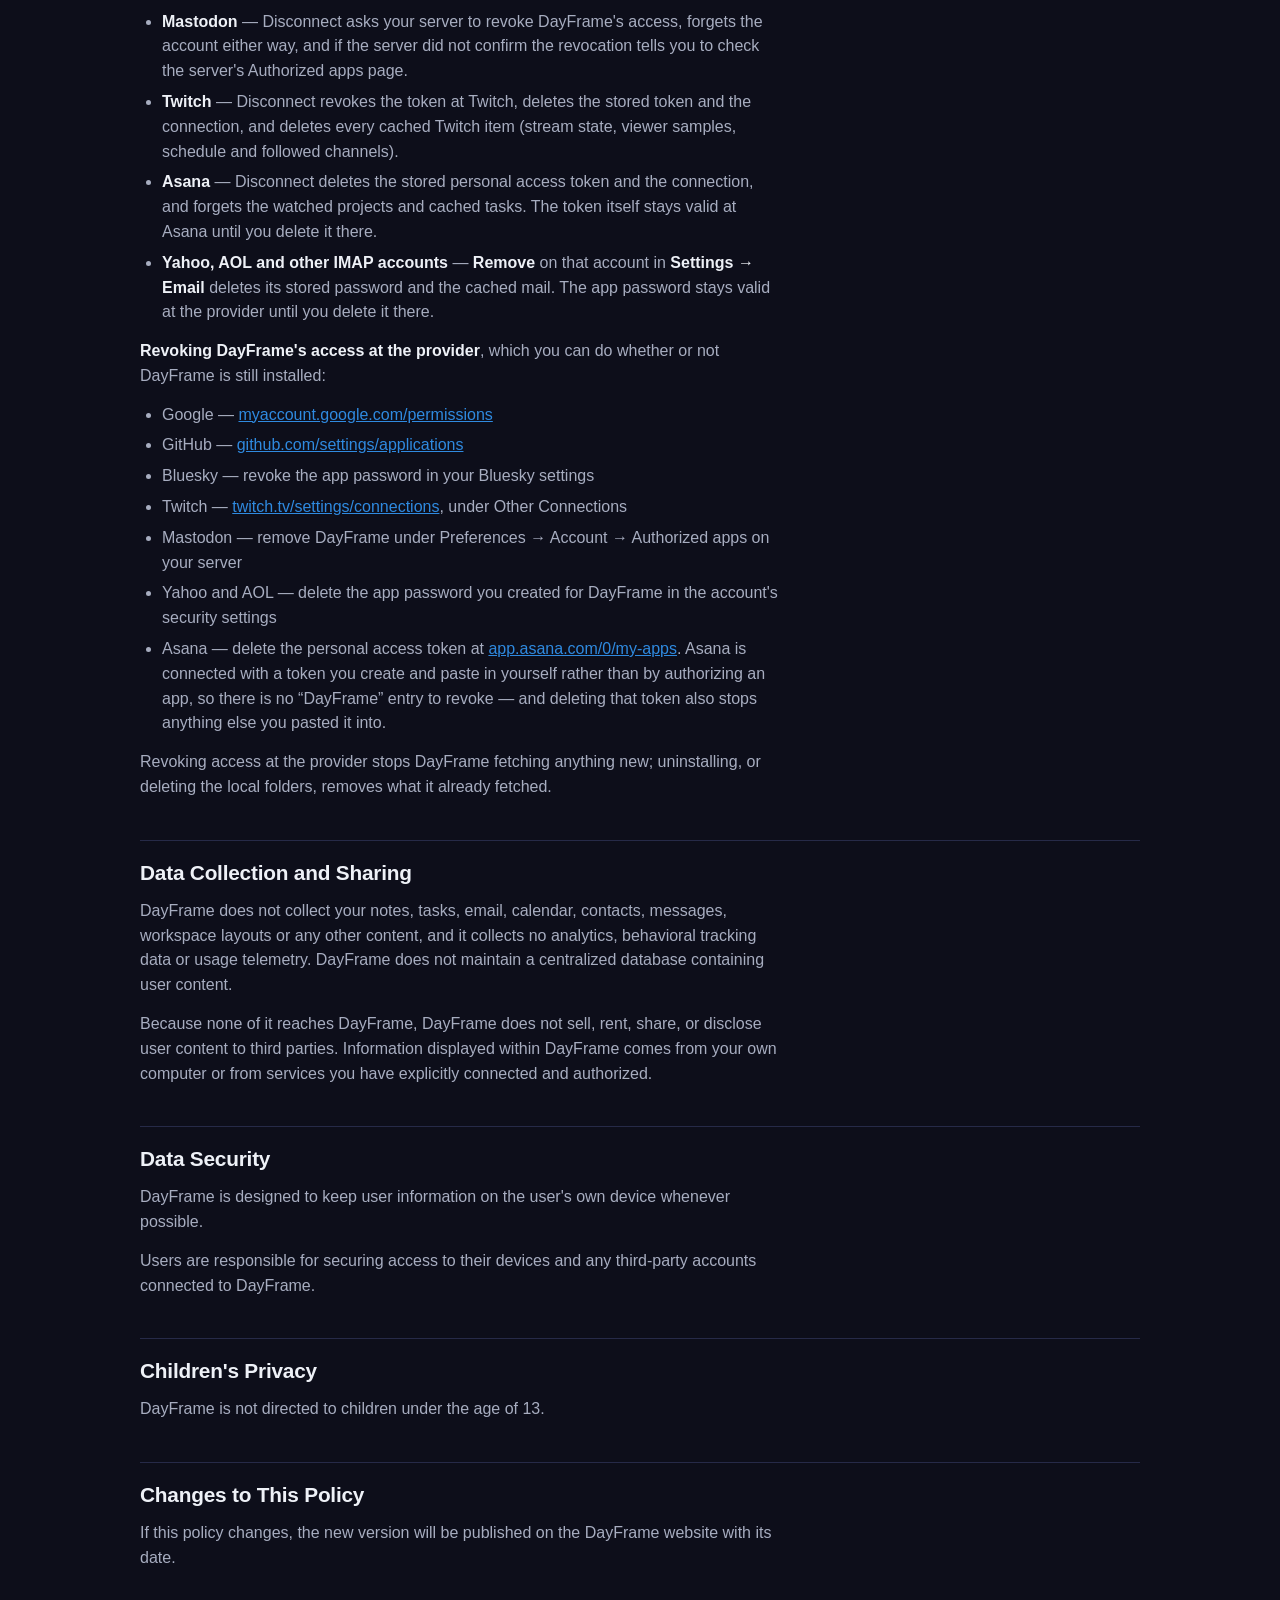
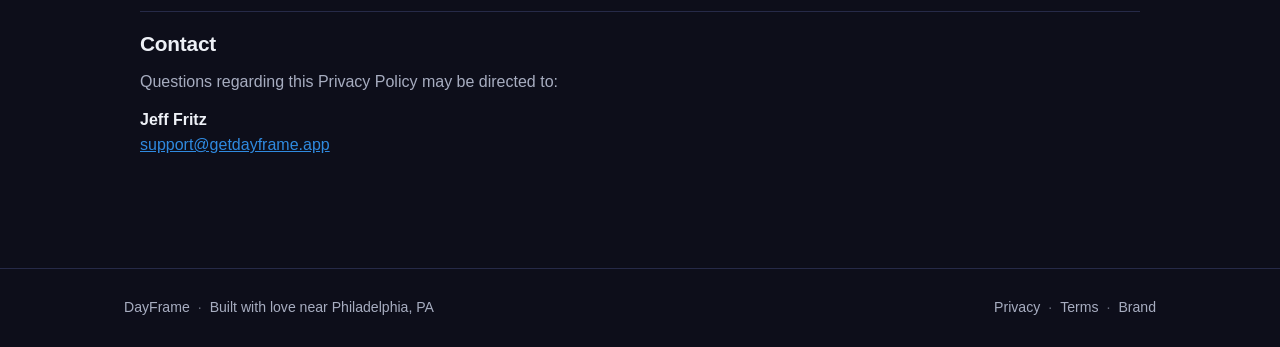
==== commit d2b7ab5a: "Merge remote-tracking branch 'origin/main' into google-scopes-privacy # Conflicts: #	site/privacy.ht" ====
--- a/site/privacy.html
+++ b/site/privacy.html
@@ -39,7 +39,7 @@
     <a class="back-link" href="index.html">&larr; Back to DayFrame</a>
 
     <h1>Privacy Policy</h1>
-    <p class="updated"><strong>Last Updated:</strong> October 31, 2026</p>
+    <p class="updated"><strong>Last Updated:</strong> November 3, 2026</p>
 
     <section>
       <h2>Overview</h2>
@@ -251,21 +251,20 @@
       </p>
       <ul>
         <li>
-          <strong>Read your Gmail messages</strong> (<code>gmail.readonly</code>) &mdash; to display
-          your mail inside DayFrame's Email module.
-        </li>
-        <li>
-          <strong>Change the state of your Gmail messages</strong> (<code>gmail.modify</code>) &mdash;
-          to mark messages read or unread, archive them, and move them to Trash when you ask.
-        </li>
-        <li>
-          <strong>Send mail on your behalf</strong> (<code>gmail.send</code>) &mdash; to send the
-          messages you compose in DayFrame. DayFrame never sends mail you did not write and ask it
-          to send.
-        </li>
-        <li>
-          <strong>See and change your calendars</strong> (<code>calendar</code>) &mdash; to show your
-          events and to create, edit or delete the events you create, edit or delete in DayFrame.
+          <strong>Read, change and send your Gmail messages</strong> (<code>gmail.modify</code>)
+          &mdash; to display your mail, mark messages read or unread, archive them and move them to
+          Trash when you ask, and send the messages you compose in DayFrame. DayFrame never sends
+          mail you did not write and ask it to send, and never permanently deletes a message.
+        </li>
+        <li>
+          <strong>See and change the events on your calendars</strong>
+          (<code>calendar.events</code>) &mdash; to show your events and to create, edit or delete
+          the events you create, edit or delete in DayFrame.
+        </li>
+        <li>
+          <strong>See the list of your calendars</strong> (<code>calendar.calendarlist.readonly</code>)
+          &mdash; so DayFrame knows which calendars to show. It cannot create, share or delete a
+          calendar.
         </li>
         <li>
           <strong>See and change your contacts</strong> (<code>contacts</code>) &mdash; to show your
@@ -289,6 +288,24 @@
       <p>
         DayFrame does not use Google user data for advertising, does not sell or transfer it, and no
         human at DayFrame reads it. There is nowhere for anyone at DayFrame to read it from.
+      </p>
+      <p>
+        <strong>Protection.</strong> Google data travels between Google and your computer over
+        HTTPS (TLS), and the local copy is encrypted as described above.
+      </p>
+      <p>
+        <strong>Retention and deletion.</strong> The local copy is kept for as long as your Google
+        account is connected. Disconnecting Google in Settings &rarr; Shared Providers deletes it,
+        together with the stored credentials, and revokes DayFrame's access at Google; uninstalling
+        DayFrame deletes it too (see &ldquo;Deleting Your Data and Revoking Access&rdquo; below).
+      </p>
+      <p>
+        <strong>Aggregated and anonymized data.</strong> DayFrame creates no aggregated, anonymized
+        or derived data set from Google user data. The only copy is the local one on your computer.
+      </p>
+      <p>
+        <strong>AI and machine learning.</strong> DayFrame does not use Google user data to develop,
+        improve or train any AI or machine-learning model, and does not send it to any AI service.
       </p>
     </section>
 
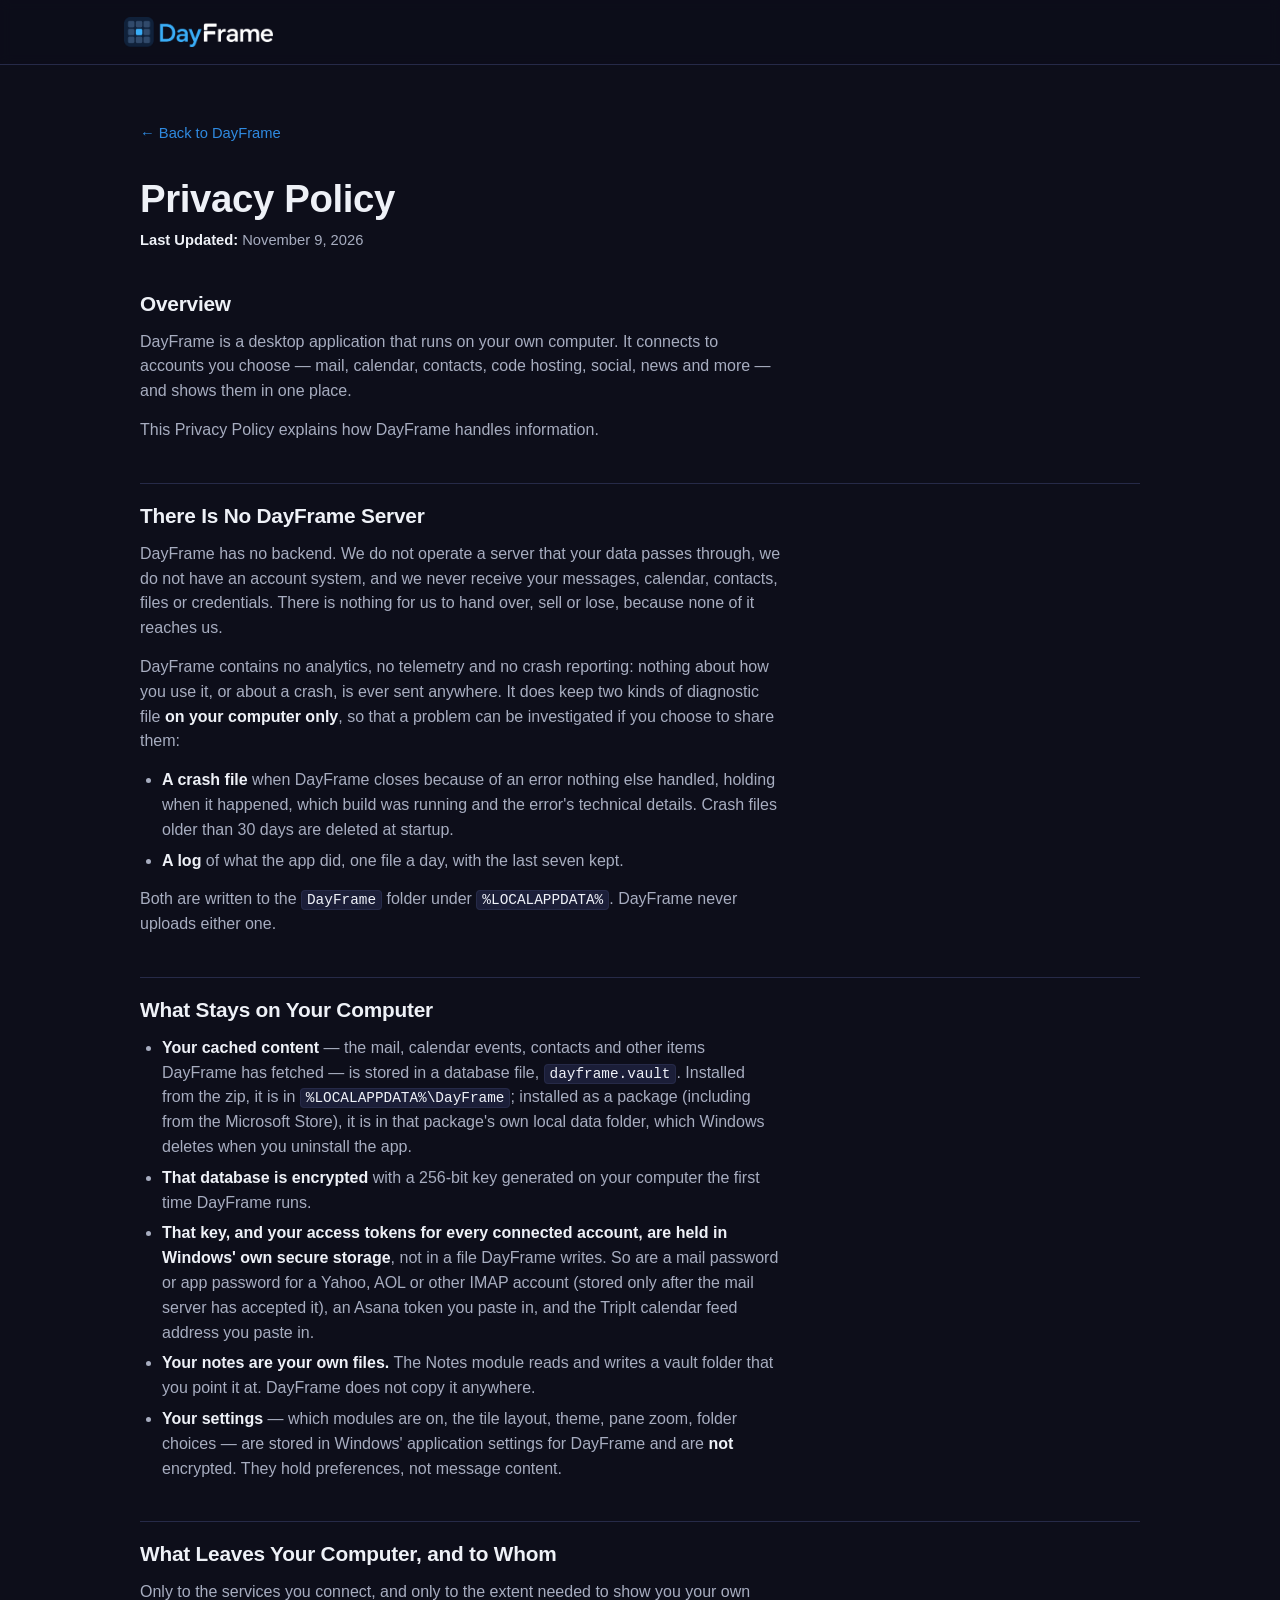
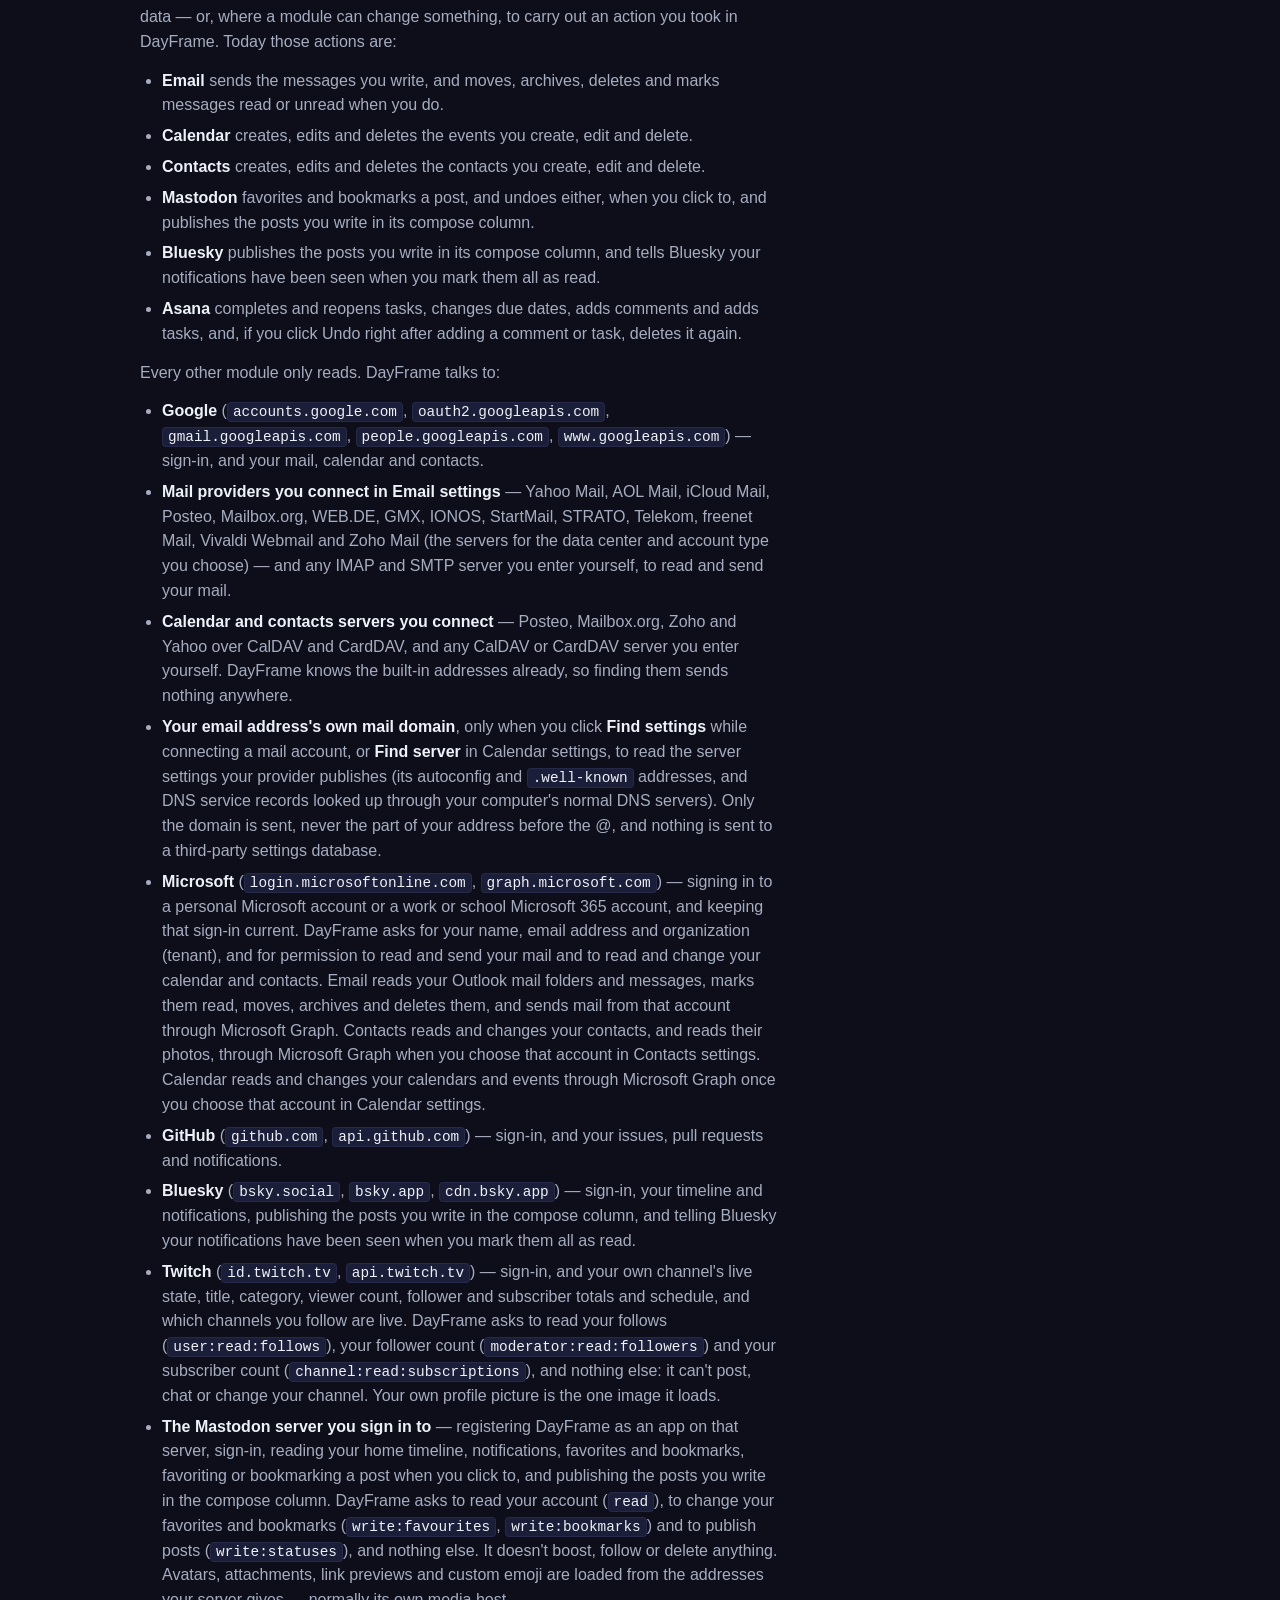
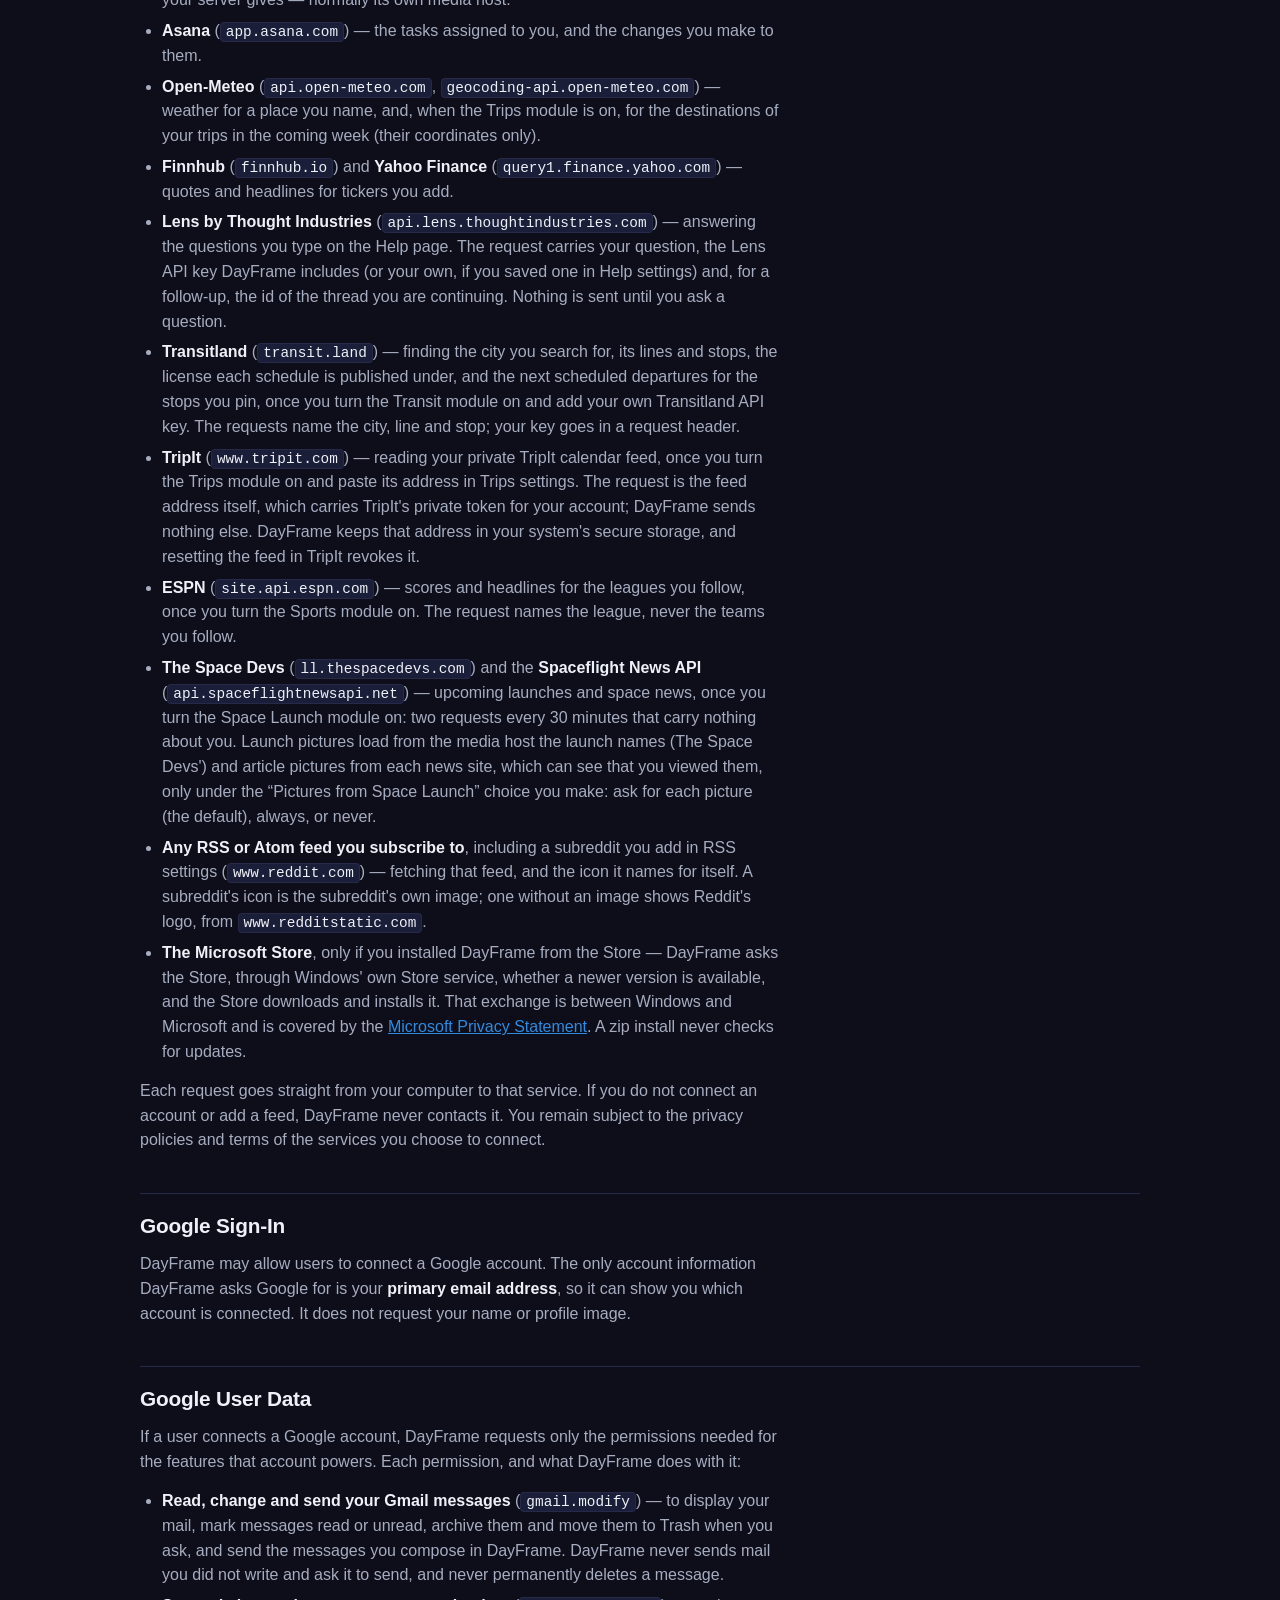
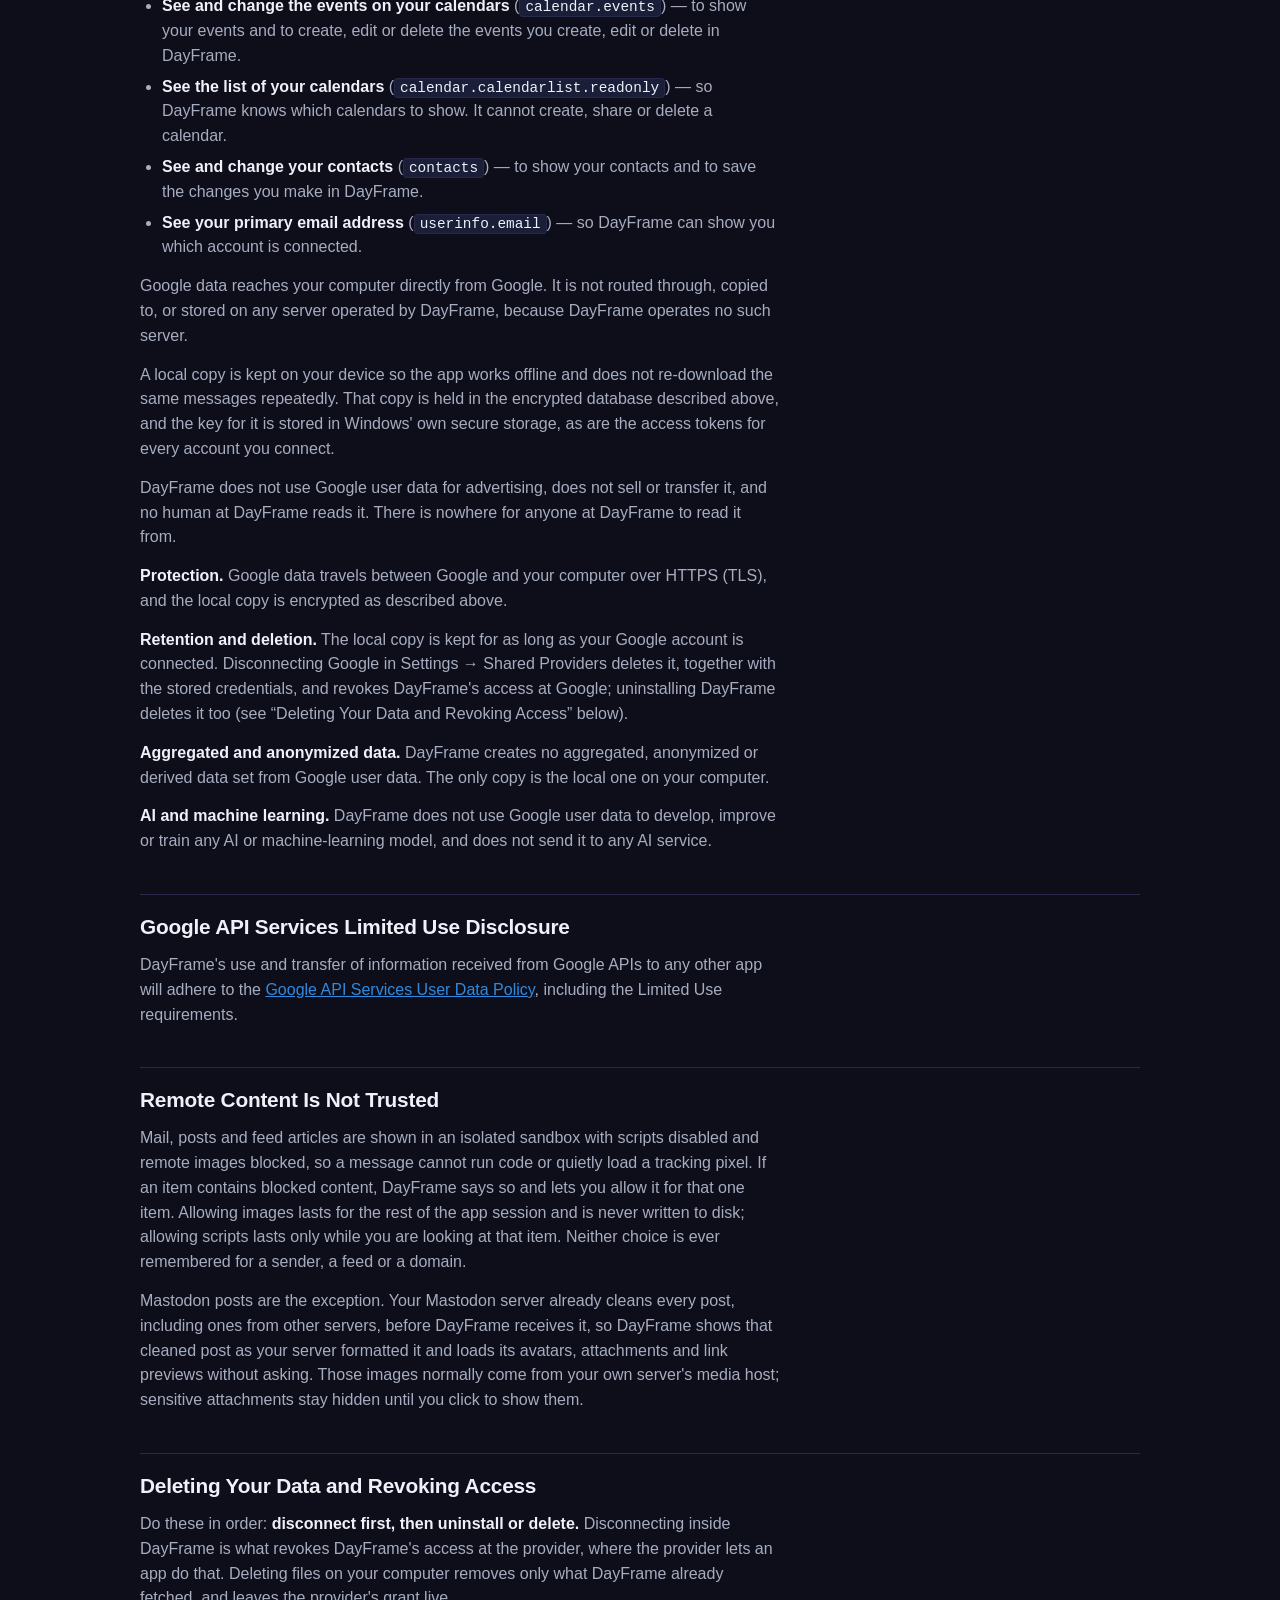
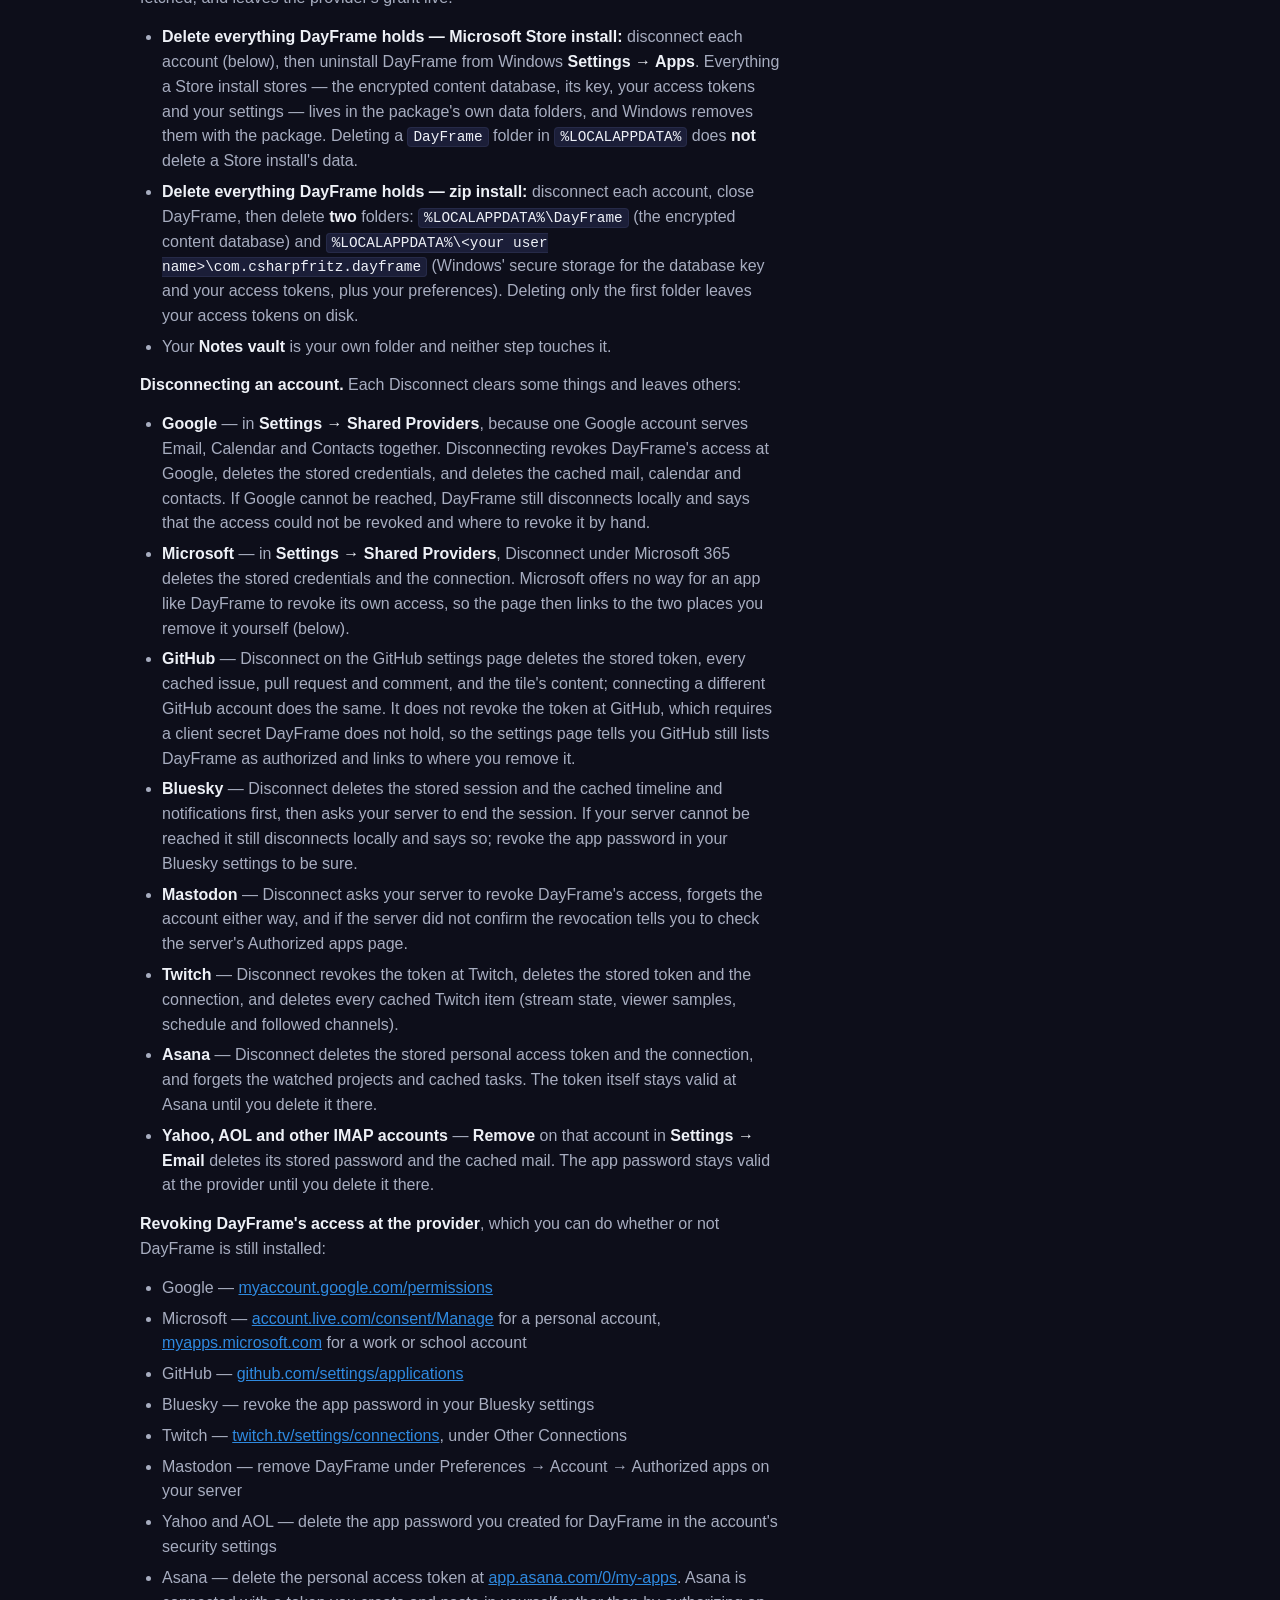
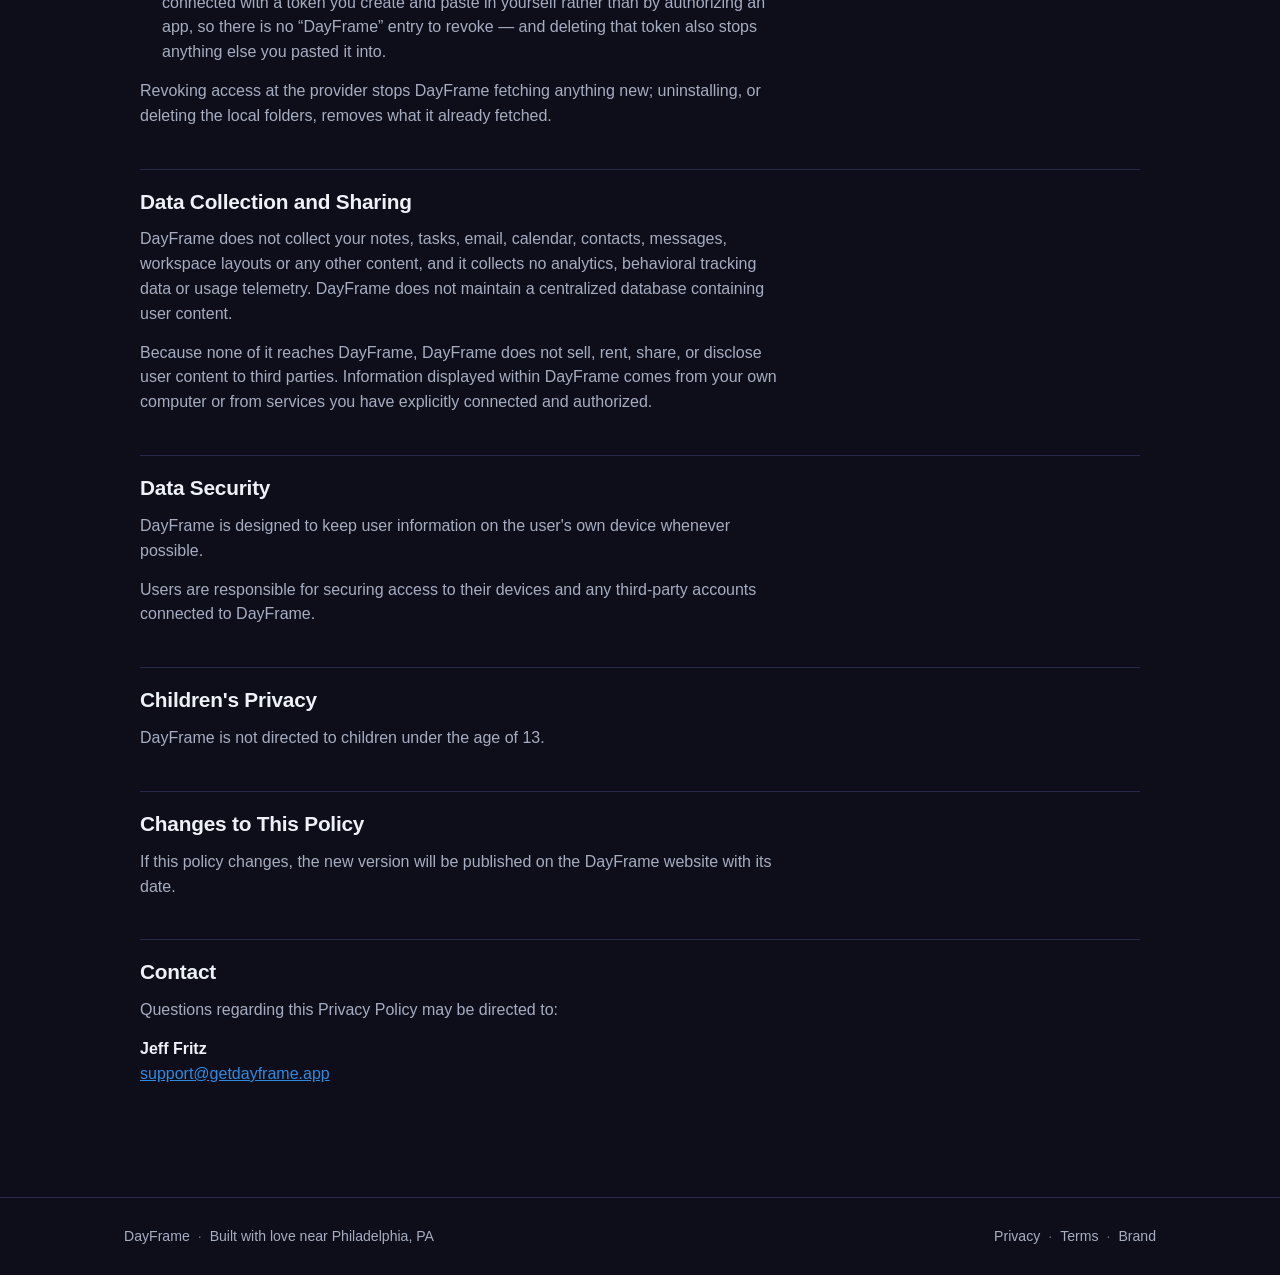
==== commit a28f36f3: "Privacy: Microsoft 365, Trips, Space Launch and posting, for 1.0 Preview 4 Adds the services Preview" ====
--- a/site/privacy.html
+++ b/site/privacy.html
@@ -39,7 +39,7 @@
     <a class="back-link" href="index.html">&larr; Back to DayFrame</a>
 
     <h1>Privacy Policy</h1>
-    <p class="updated"><strong>Last Updated:</strong> November 3, 2026</p>
+    <p class="updated"><strong>Last Updated:</strong> November 9, 2026</p>
 
     <section>
       <h2>Overview</h2>
@@ -99,7 +99,8 @@
           <strong>That key, and your access tokens for every connected account, are held in Windows'
           own secure storage</strong>, not in a file DayFrame writes. So are a mail password or app
           password for a Yahoo, AOL or other IMAP account (stored only after the mail server has
-          accepted it) and an Asana token you paste in.
+          accepted it), an Asana token you paste in, and the TripIt calendar feed address you paste
+          in.
         </li>
         <li>
           <strong>Your notes are your own files.</strong> The Notes module reads and writes a vault
@@ -124,8 +125,9 @@
         <li><strong>Email</strong> sends the messages you write, and moves, archives, deletes and marks messages read or unread when you do.</li>
         <li><strong>Calendar</strong> creates, edits and deletes the events you create, edit and delete.</li>
         <li><strong>Contacts</strong> creates, edits and deletes the contacts you create, edit and delete.</li>
-        <li><strong>Mastodon</strong> favorites and bookmarks a post, and undoes either, when you click to.</li>
-        <li><strong>Asana</strong> completes and reopens tasks, changes due dates, adds comments and adds tasks.</li>
+        <li><strong>Mastodon</strong> favorites and bookmarks a post, and undoes either, when you click to, and publishes the posts you write in its compose column.</li>
+        <li><strong>Bluesky</strong> publishes the posts you write in its compose column, and tells Bluesky your notifications have been seen when you mark them all as read.</li>
+        <li><strong>Asana</strong> completes and reopens tasks, changes due dates, adds comments and adds tasks, and, if you click Undo right after adding a comment or task, deletes it again.</li>
       </ul>
       <p>Every other module only reads. DayFrame talks to:</p>
       <ul>
@@ -156,12 +158,26 @@
           your address before the @, and nothing is sent to a third-party settings database.
         </li>
         <li>
+          <strong>Microsoft</strong> (<code>login.microsoftonline.com</code>,
+          <code>graph.microsoft.com</code>) &mdash; signing in to a personal Microsoft account or a
+          work or school Microsoft 365 account, and keeping that sign-in current. DayFrame asks for
+          your name, email address and organization (tenant), and for permission to read and send
+          your mail and to read and change your calendar and contacts. Email reads your Outlook mail
+          folders and messages, marks them read, moves, archives and deletes them, and sends mail
+          from that account through Microsoft Graph. Contacts reads and changes your contacts, and
+          reads their photos, through Microsoft Graph when you choose that account in Contacts
+          settings. Calendar reads and changes your calendars and events through Microsoft Graph
+          once you choose that account in Calendar settings.
+        </li>
+        <li>
           <strong>GitHub</strong> (<code>github.com</code>, <code>api.github.com</code>) &mdash;
           sign-in, and your issues, pull requests and notifications.
         </li>
         <li>
           <strong>Bluesky</strong> (<code>bsky.social</code>, <code>bsky.app</code>,
-          <code>cdn.bsky.app</code>) &mdash; sign-in, and your timeline.
+          <code>cdn.bsky.app</code>) &mdash; sign-in, your timeline and notifications, publishing
+          the posts you write in the compose column, and telling Bluesky your notifications have
+          been seen when you mark them all as read.
         </li>
         <li>
           <strong>Twitch</strong> (<code>id.twitch.tv</code>, <code>api.twitch.tv</code>) &mdash;
@@ -175,10 +191,12 @@
         <li>
           <strong>The Mastodon server you sign in to</strong> &mdash; registering DayFrame as an app
           on that server, sign-in, reading your home timeline, notifications, favorites and
-          bookmarks, and favoriting or bookmarking a post when you click to. DayFrame asks to read
-          your account (<code>read</code>) and to change your favorites and bookmarks
-          (<code>write:favourites</code>, <code>write:bookmarks</code>), and nothing else: it can't
-          post, boost, follow or delete anything. Avatars, attachments, link previews and custom
+          bookmarks, favoriting or bookmarking a post when you click to, and publishing the posts
+          you write in the compose column. DayFrame asks to read your account
+          (<code>read</code>), to change your favorites and bookmarks
+          (<code>write:favourites</code>, <code>write:bookmarks</code>) and to publish posts
+          (<code>write:statuses</code>), and nothing else. It doesn't boost, follow or delete
+          anything. Avatars, attachments, link previews and custom
           emoji are loaded from the addresses your server gives &mdash; normally its own media host.
         </li>
         <li>
@@ -187,7 +205,9 @@
         </li>
         <li>
           <strong>Open-Meteo</strong> (<code>api.open-meteo.com</code>,
-          <code>geocoding-api.open-meteo.com</code>) &mdash; weather for a place you name.
+          <code>geocoding-api.open-meteo.com</code>) &mdash; weather for a place you name, and, when
+          the Trips module is on, for the destinations of your trips in the coming week (their
+          coordinates only).
         </li>
         <li>
           <strong>Finnhub</strong> (<code>finnhub.io</code>) and <strong>Yahoo Finance</strong>
@@ -208,9 +228,25 @@
           goes in a request header.
         </li>
         <li>
+          <strong>TripIt</strong> (<code>www.tripit.com</code>) &mdash; reading your private TripIt
+          calendar feed, once you turn the Trips module on and paste its address in Trips settings.
+          The request is the feed address itself, which carries TripIt's private token for your
+          account; DayFrame sends nothing else. DayFrame keeps that address in your system's secure
+          storage, and resetting the feed in TripIt revokes it.
+        </li>
+        <li>
           <strong>ESPN</strong> (<code>site.api.espn.com</code>) &mdash; scores and headlines for the
           leagues you follow, once you turn the Sports module on. The request names the league,
           never the teams you follow.
+        </li>
+        <li>
+          <strong>The Space Devs</strong> (<code>ll.thespacedevs.com</code>) and the
+          <strong>Spaceflight News API</strong> (<code>api.spaceflightnewsapi.net</code>) &mdash;
+          upcoming launches and space news, once you turn the Space Launch module on: two requests
+          every 30 minutes that carry nothing about you. Launch pictures load from the media host
+          the launch names (The Space Devs') and article pictures from each news site, which can
+          see that you viewed them, only under the &ldquo;Pictures from Space Launch&rdquo; choice
+          you make: ask for each picture (the default), always, or never.
         </li>
         <li>
           <strong>Any RSS or Atom feed you subscribe to</strong>, including a subreddit you add in
@@ -377,6 +413,12 @@
           by hand.
         </li>
         <li>
+          <strong>Microsoft</strong> &mdash; in <strong>Settings &rarr; Shared Providers</strong>,
+          Disconnect under Microsoft 365 deletes the stored credentials and the connection.
+          Microsoft offers no way for an app like DayFrame to revoke its own access, so the page
+          then links to the two places you remove it yourself (below).
+        </li>
+        <li>
           <strong>GitHub</strong> &mdash; Disconnect on the GitHub settings page deletes the stored
           token, every cached issue, pull request and comment, and the tile's content; connecting a
           different GitHub account does the same. It does not revoke the token at GitHub, which
@@ -416,6 +458,13 @@
       </p>
       <ul>
         <li>Google &mdash; <a href="https://myaccount.google.com/permissions" target="_blank" rel="noopener noreferrer">myaccount.google.com/permissions</a></li>
+        <li>
+          Microsoft &mdash;
+          <a href="https://account.live.com/consent/Manage" target="_blank" rel="noopener noreferrer">account.live.com/consent/Manage</a>
+          for a personal account,
+          <a href="https://myapps.microsoft.com" target="_blank" rel="noopener noreferrer">myapps.microsoft.com</a>
+          for a work or school account
+        </li>
         <li>GitHub &mdash; <a href="https://github.com/settings/applications" target="_blank" rel="noopener noreferrer">github.com/settings/applications</a></li>
         <li>Bluesky &mdash; revoke the app password in your Bluesky settings</li>
         <li>Twitch &mdash; <a href="https://www.twitch.tv/settings/connections" target="_blank" rel="noopener noreferrer">twitch.tv/settings/connections</a>, under Other Connections</li>
